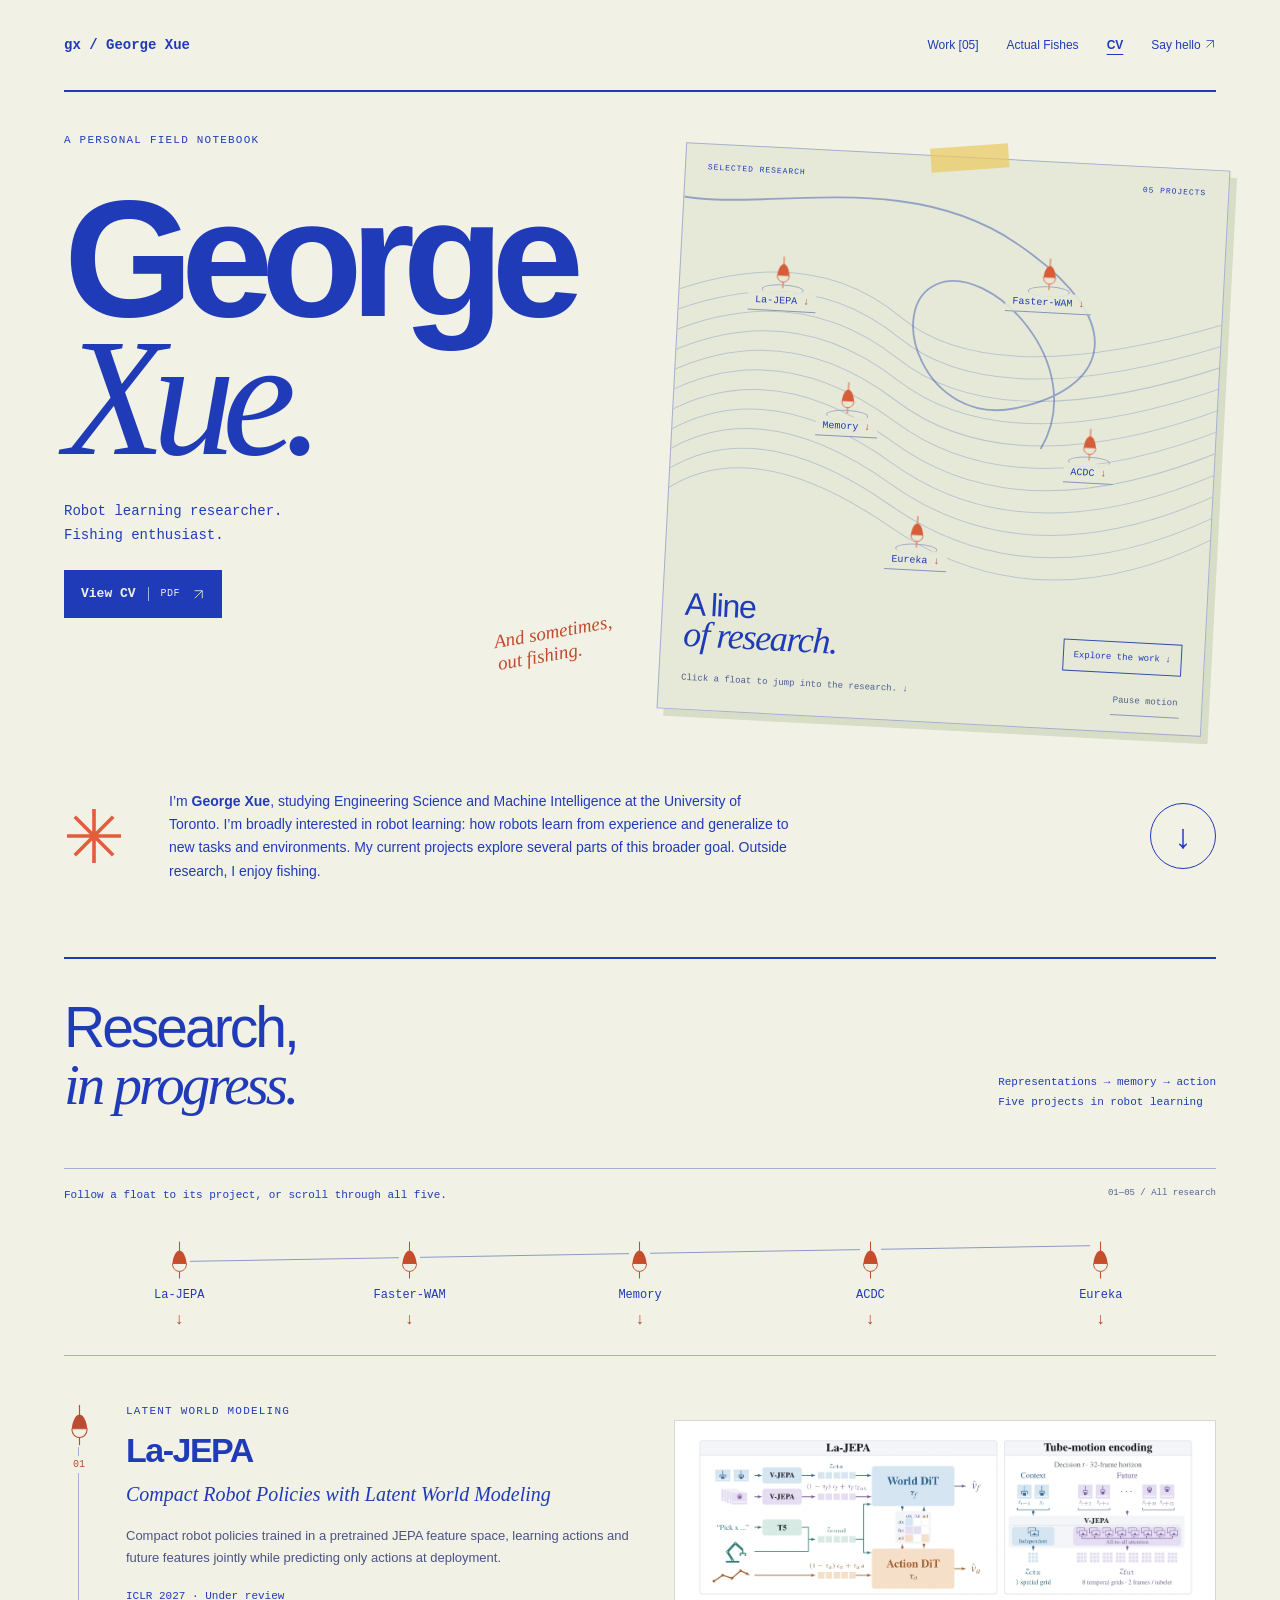
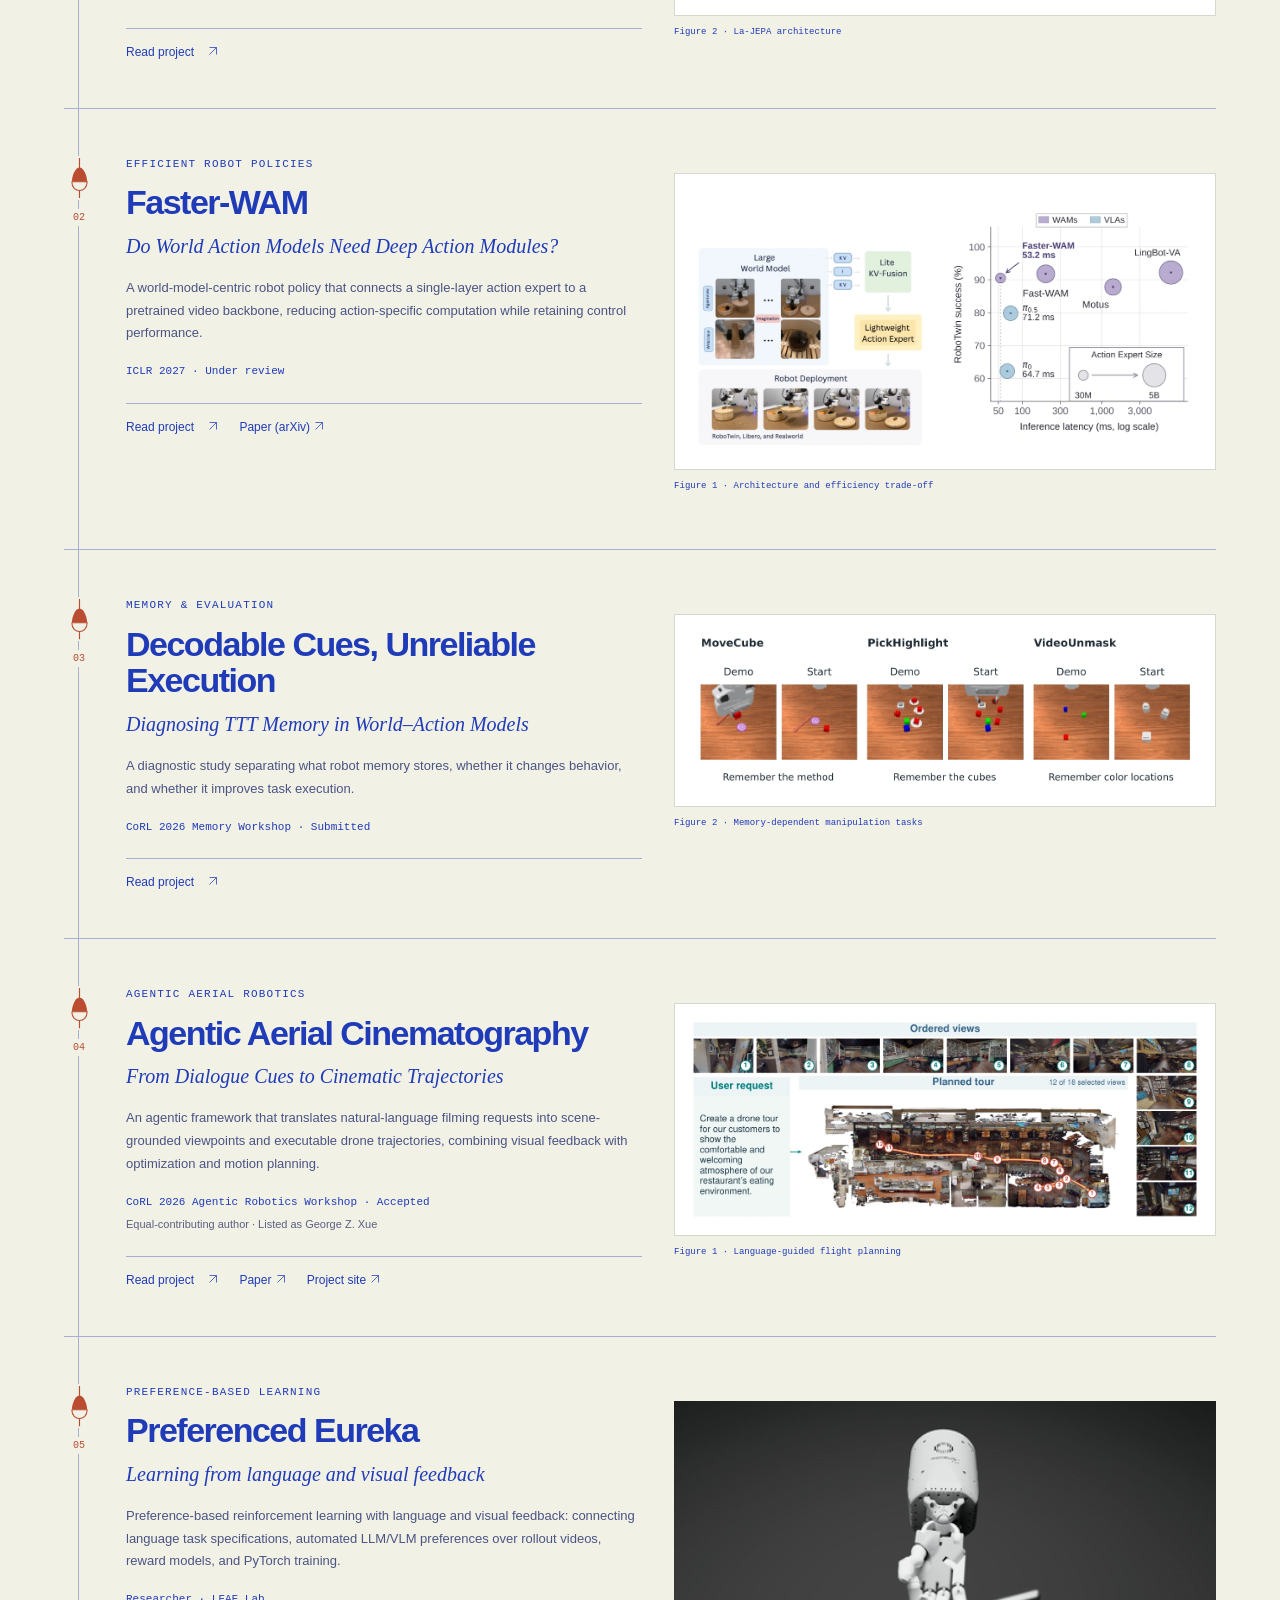
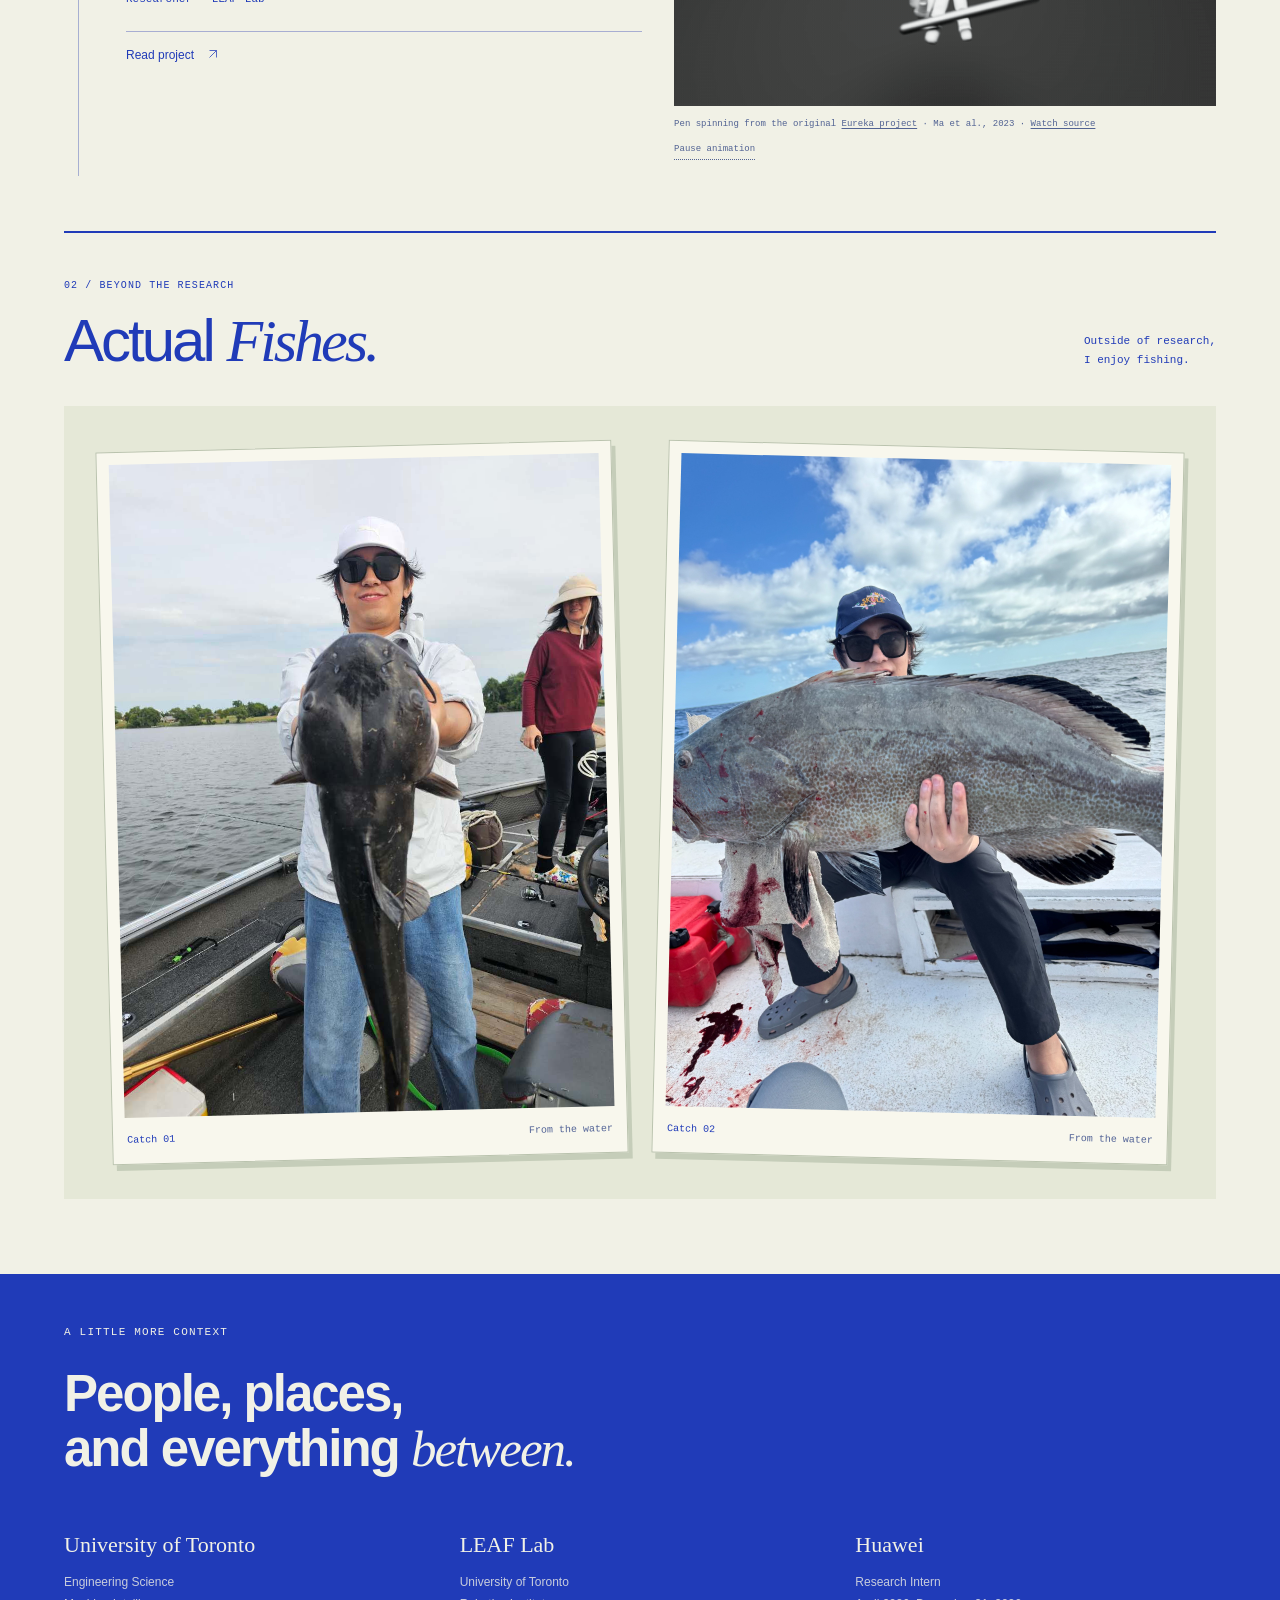
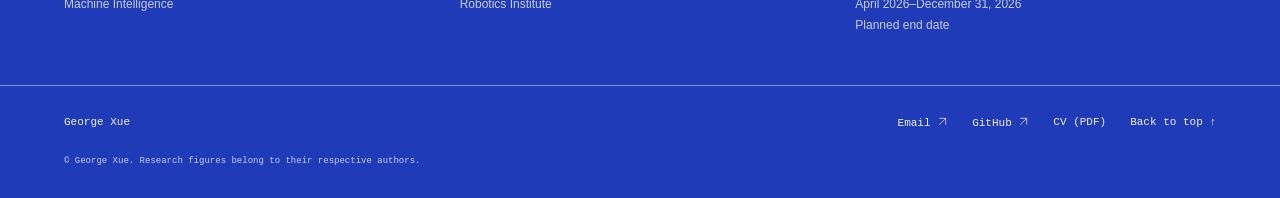
==== index.html @ 5b58941d "Link Faster-WAM arXiv paper from both research pages" ====
<!doctype html>
<html lang="en">
<head>
<meta charset="UTF-8">
<meta name="viewport" content="width=device-width,initial-scale=1">
<meta name="description" content="George Xue, a University of Toronto Engineering Science researcher interested in robot learning and embodied AI. Research projects and field notes from an angler.">
<meta name="theme-color" content="#f1f1e6">
<link rel="canonical" href="https://georgexue.com/">
<title>George Xue · Robot Learning &amp; Field Notes</title>
<link rel="stylesheet" href="assets/css/base.css?v=20261104">
<link rel="stylesheet" href="assets/css/angler.css?v=20261104">
<link rel="stylesheet" href="assets/css/research-line.css?v=20261104">
<link rel="stylesheet" href="assets/css/field-notes.css?v=cv-fishes-2">
</head>
<body class="v2" id="top">
<a class="skip" href="#main">Skip to content</a>
<div class="page">
<header class="header">
<a class="wordmark" href="#top">gx / George Xue</a>
<nav aria-label="Main navigation">
<a href="#research">Work [05]</a>
<a href="#actual-fishes">Actual Fishes</a>
<a class="nav-cv" href="files/George_Xue_CV.pdf" type="application/pdf" aria-label="View CV (PDF)">CV</a>
<a href="mailto:george.xue@robotics.utias.utoronto.ca">Say hello <svg class="arrow-icon" viewBox="0 0 24 24" aria-hidden="true">
<path d="M5 19 19 5M5 5h14v14" fill="none" stroke="currentColor" stroke-width="1.5"/>
</svg>
</a>
</nav>
</header>
<main id="main">
<section class="field-hero">
<div class="field-title">
<p class="eyebrow">A personal field notebook</p>
<h1>George<br>
<span>Xue.</span>
</h1>
<p class="field-persona">Robot learning researcher.<br>Fishing enthusiast.</p>
<a class="hero-cv" href="files/George_Xue_CV.pdf" type="application/pdf" aria-label="View CV (PDF)">
<span>View CV</span><span class="cv-format">PDF</span>
<svg class="arrow-icon" viewBox="0 0 24 24" aria-hidden="true">
<path d="M5 19 19 5M5 5h14v14" fill="none" stroke="currentColor" stroke-width="1.5"/>
</svg>
</a>
<div class="handwritten">And sometimes,<br>out fishing.</div>
</div>
<div class="angler-notebook">
<div class="notebook-meta">
<span>SELECTED RESEARCH</span>
<span>05 PROJECTS</span>
</div>
<div class="water-sketch" id="water-sketch">
<svg viewBox="0 0 440 340" role="img" aria-label="A fishing-line map of five research projects">
<g class="water-contours" fill="none" stroke="currentColor" stroke-width=".8">
<path d="M-20 95Q100 40 180 100T460 86M-20 112Q95 55 180 117T460 103M-20 129Q90 70 180 134T460 120M-20 146Q85 85 180 151T460 137M-20 163Q80 100 180 168T460 154M-20 180Q75 115 180 185T460 171M-20 197Q70 130 180 202T460 188M-20 214Q65 145 180 219T460 205M-20 231Q60 160 180 236T460 222M-20 248Q55 175 180 253T460 239M-20 265Q50 190 180 270T460 256"/>
</g>
<path class="cast-thread" pathLength="1" d="M-20 8C50 28 170 -25 270 35S350 150 277 169S166 93 208 72S336 131 299 201" fill="none" stroke="currentColor" stroke-width="1.5"/>
<g class="pond-float">
<path d="M299 189v12M299 224v17" stroke="currentColor" stroke-width="1.4"/>
<path d="M299 201c-6 0-8 9-8 13h16c0-4-2-13-8-13" fill="#dd633d"/>
<path d="M291 214h16c0 6-3 10-8 10s-8-4-8-10" fill="#f1f1e6" stroke="currentColor" stroke-width="1"/>
</g>
<g class="pond-ripples" fill="none" stroke="currentColor" stroke-width="1">
<ellipse cx="299" cy="224" rx="24" ry="7"/>
<ellipse cx="299" cy="224" rx="40" ry="12"/>
<ellipse cx="299" cy="224" rx="57" ry="17"/>
</g>
<g class="fish-sketch" transform="translate(57 244) rotate(-18)">
<path d="M14 23C43-3 91-6 132 23C95 51 50 50 14 23L-5 8L-5 38Z" fill="#f1f1e6" stroke="currentColor" stroke-width="1.7"/>
<path d="M77 1L61-11L48 4M58 43L73 56L88 42M101 10Q91 24 103 36M34 21Q48 13 63 19" fill="none" stroke="currentColor" stroke-width="1.4"/>
<circle cx="116" cy="20" r="2" fill="currentColor"/>
</g>
</svg>
<nav class="hero-research-floats" aria-label="Explore research from the fishing sketch">
<a class="hero-float hf-1" href="#la-jepa" data-project-link="la-jepa">
<svg class="research-float" viewBox="0 0 24 44" aria-hidden="true">
<path d="M12 1v11m0 21v10" stroke="currentColor" fill="none" stroke-width="1.2"/>
<path d="M12 11c-5 0-8 10-8 15h16c0-5-3-15-8-15" fill="currentColor"/>
<path d="M4 26h16c0 12-16 12-16 0" fill="var(--float-paper, #f4f2e9)" stroke="currentColor" stroke-width="1.1"/>
</svg>
<span>La-JEPA</span>
</a>
<a class="hero-float hf-2" href="#faster-wam" data-project-link="faster-wam">
<svg class="research-float" viewBox="0 0 24 44" aria-hidden="true">
<path d="M12 1v11m0 21v10" stroke="currentColor" fill="none" stroke-width="1.2"/>
<path d="M12 11c-5 0-8 10-8 15h16c0-5-3-15-8-15" fill="currentColor"/>
<path d="M4 26h16c0 12-16 12-16 0" fill="var(--float-paper, #f4f2e9)" stroke="currentColor" stroke-width="1.1"/>
</svg>
<span>Faster-WAM</span>
</a>
<a class="hero-float hf-3" href="#robot-memory" data-project-link="robot-memory">
<svg class="research-float" viewBox="0 0 24 44" aria-hidden="true">
<path d="M12 1v11m0 21v10" stroke="currentColor" fill="none" stroke-width="1.2"/>
<path d="M12 11c-5 0-8 10-8 15h16c0-5-3-15-8-15" fill="currentColor"/>
<path d="M4 26h16c0 12-16 12-16 0" fill="var(--float-paper, #f4f2e9)" stroke="currentColor" stroke-width="1.1"/>
</svg>
<span>Memory</span>
</a>
<a class="hero-float hf-4" href="#acdc" data-project-link="acdc">
<svg class="research-float" viewBox="0 0 24 44" aria-hidden="true">
<path d="M12 1v11m0 21v10" stroke="currentColor" fill="none" stroke-width="1.2"/>
<path d="M12 11c-5 0-8 10-8 15h16c0-5-3-15-8-15" fill="currentColor"/>
<path d="M4 26h16c0 12-16 12-16 0" fill="var(--float-paper, #f4f2e9)" stroke="currentColor" stroke-width="1.1"/>
</svg>
<span>ACDC</span>
</a>
<a class="hero-float hf-5" href="#preferenced-eureka" data-project-link="preferenced-eureka">
<svg class="research-float" viewBox="0 0 24 44" aria-hidden="true">
<path d="M12 1v11m0 21v10" stroke="currentColor" fill="none" stroke-width="1.2"/>
<path d="M12 11c-5 0-8 10-8 15h16c0-5-3-15-8-15" fill="currentColor"/>
<path d="M4 26h16c0 12-16 12-16 0" fill="var(--float-paper, #f4f2e9)" stroke="currentColor" stroke-width="1.1"/>
</svg>
<span>Eureka</span>
</a>
</nav>
</div>
<div class="notebook-bottom">
<span class="notebook-title">A line<br>
<em>of research.</em>
</span>
<a class="cast-button hero-cast" href="#la-jepa" data-project-link="la-jepa">Explore the work ↓</a>
</div>
<div class="notebook-controls">
<p class="cast-hint">Click a float to jump into the research. ↓</p>
<button class="motion-toggle" type="button" aria-pressed="false" hidden>Pause motion</button>
</div>
</div>
<div class="field-intro" aria-label="Research interests">
<span class="small-star" aria-hidden="true">
<svg viewBox="0 0 100 100" aria-hidden="true">
<path d="M50 5v90M5 50h90M18 18l64 64M18 82l64-64" stroke="currentColor" stroke-width="6"/>
</svg>
</span>
<p>I’m <strong>George Xue</strong>, studying Engineering Science and Machine Intelligence at the University of Toronto. I’m broadly interested in robot learning: how robots learn from experience and generalize to new tasks and environments. My current projects explore several parts of this broader goal. Outside research, I enjoy fishing.</p>
<a href="#research" aria-label="Explore research" class="round-arrow">↓</a>
</div>
</section>
<section id="research" class="field-work">
<div class="field-heading">
<h2>Research,<br>
<em>in progress.</em>
</h2>
<p>Representations → memory → action<br>Five projects in robot learning</p>
</div>
<div class="field-catalog">
<div class="catalog-heading">
<p>Follow a float to its project, or scroll through all five.</p>
<span>01—05 / All research</span>
</div>
<nav class="catalog-floats" aria-label="Jump to a research project">
<a href="#la-jepa" style="--i:0">
<svg class="research-float" viewBox="0 0 24 44" aria-hidden="true">
<path d="M12 1v11m0 21v10" stroke="currentColor" fill="none" stroke-width="1.2"/>
<path d="M12 11c-5 0-8 10-8 15h16c0-5-3-15-8-15" fill="currentColor"/>
<path d="M4 26h16c0 12-16 12-16 0" fill="var(--float-paper, #f4f2e9)" stroke="currentColor" stroke-width="1.1"/>
</svg>
<span>La-JEPA</span>
<span class="jump-cue" aria-hidden="true">↓</span>
</a>
<a href="#faster-wam" style="--i:1">
<svg class="research-float" viewBox="0 0 24 44" aria-hidden="true">
<path d="M12 1v11m0 21v10" stroke="currentColor" fill="none" stroke-width="1.2"/>
<path d="M12 11c-5 0-8 10-8 15h16c0-5-3-15-8-15" fill="currentColor"/>
<path d="M4 26h16c0 12-16 12-16 0" fill="var(--float-paper, #f4f2e9)" stroke="currentColor" stroke-width="1.1"/>
</svg>
<span>Faster-WAM</span>
<span class="jump-cue" aria-hidden="true">↓</span>
</a>
<a href="#robot-memory" style="--i:2">
<svg class="research-float" viewBox="0 0 24 44" aria-hidden="true">
<path d="M12 1v11m0 21v10" stroke="currentColor" fill="none" stroke-width="1.2"/>
<path d="M12 11c-5 0-8 10-8 15h16c0-5-3-15-8-15" fill="currentColor"/>
<path d="M4 26h16c0 12-16 12-16 0" fill="var(--float-paper, #f4f2e9)" stroke="currentColor" stroke-width="1.1"/>
</svg>
<span>Memory</span>
<span class="jump-cue" aria-hidden="true">↓</span>
</a>
<a href="#acdc" style="--i:3">
<svg class="research-float" viewBox="0 0 24 44" aria-hidden="true">
<path d="M12 1v11m0 21v10" stroke="currentColor" fill="none" stroke-width="1.2"/>
<path d="M12 11c-5 0-8 10-8 15h16c0-5-3-15-8-15" fill="currentColor"/>
<path d="M4 26h16c0 12-16 12-16 0" fill="var(--float-paper, #f4f2e9)" stroke="currentColor" stroke-width="1.1"/>
</svg>
<span>ACDC</span>
<span class="jump-cue" aria-hidden="true">↓</span>
</a>
<a href="#preferenced-eureka" style="--i:4">
<svg class="research-float" viewBox="0 0 24 44" aria-hidden="true">
<path d="M12 1v11m0 21v10" stroke="currentColor" fill="none" stroke-width="1.2"/>
<path d="M12 11c-5 0-8 10-8 15h16c0-5-3-15-8-15" fill="currentColor"/>
<path d="M4 26h16c0 12-16 12-16 0" fill="var(--float-paper, #f4f2e9)" stroke="currentColor" stroke-width="1.1"/>
</svg>
<span>Eureka</span>
<span class="jump-cue" aria-hidden="true">↓</span>
</a>
</nav>
<div class="field-grid">
<article class="field-project fp-1" id="la-jepa" aria-labelledby="title-la-jepa" tabindex="-1">
<div class="catalog-number">
<svg class="research-float" viewBox="0 0 24 44" aria-hidden="true">
<path d="M12 1v11m0 21v10" stroke="currentColor" fill="none" stroke-width="1.2"/>
<path d="M12 11c-5 0-8 10-8 15h16c0-5-3-15-8-15" fill="currentColor"/>
<path d="M4 26h16c0 12-16 12-16 0" fill="var(--float-paper, #f4f2e9)" stroke="currentColor" stroke-width="1.1"/>
</svg>
<span>01</span>
</div>
<div class="field-project-copy">
<p class="eyebrow">Latent world modeling</p>
<h3 id="title-la-jepa">
<a href="projects/la-jepa/">La-JEPA</a>
</h3>
<p class="subtitle">Compact Robot Policies with Latent World Modeling</p>
<p class="description">Compact robot policies trained in a pretrained JEPA feature space, learning actions and future features jointly while predicting only actions at deployment.</p>
<p class="status">ICLR 2027 · Under review</p>
<div class="links">
<a class="project-link" href="projects/la-jepa/">Read project <span aria-hidden="true">
<svg class="arrow-icon" viewBox="0 0 24 24" aria-hidden="true">
<path d="M5 19 19 5M5 5h14v14" fill="none" stroke="currentColor" stroke-width="1.5"/>
</svg>
</span>
</a>
</div>
</div>
<div class="field-image">
<figure class="">
<img src="images/la-jepa.webp" width="1209" height="384" alt="La-JEPA architecture with JEPA visual features, a World DiT, an Action DiT, and tube-motion encoding." loading="lazy">
<figcaption>Figure 2 · La-JEPA architecture</figcaption>
</figure>
</div>
</article>
<article class="field-project fp-2" id="faster-wam" aria-labelledby="title-faster-wam" tabindex="-1">
<div class="catalog-number">
<svg class="research-float" viewBox="0 0 24 44" aria-hidden="true">
<path d="M12 1v11m0 21v10" stroke="currentColor" fill="none" stroke-width="1.2"/>
<path d="M12 11c-5 0-8 10-8 15h16c0-5-3-15-8-15" fill="currentColor"/>
<path d="M4 26h16c0 12-16 12-16 0" fill="var(--float-paper, #f4f2e9)" stroke="currentColor" stroke-width="1.1"/>
</svg>
<span>02</span>
</div>
<div class="field-project-copy">
<p class="eyebrow">Efficient robot policies</p>
<h3 id="title-faster-wam">
<a href="projects/faster-wam/">Faster-WAM</a>
</h3>
<p class="subtitle">Do World Action Models Need Deep Action Modules?</p>
<p class="description">A world-model-centric robot policy that connects a single-layer action expert to a pretrained video backbone, reducing action-specific computation while retaining control performance.</p>
<p class="status">ICLR 2027 · Under review</p>
<div class="links">
<a class="project-link" href="projects/faster-wam/">Read project <span aria-hidden="true">
<svg class="arrow-icon" viewBox="0 0 24 24" aria-hidden="true">
<path d="M5 19 19 5M5 5h14v14" fill="none" stroke="currentColor" stroke-width="1.5"/>
</svg>
</span>
</a>
<a href="https://arxiv.org/pdf/2608.02365" target="_blank" rel="noopener">Paper (arXiv) <svg class="arrow-icon" viewBox="0 0 24 24" aria-hidden="true">
<path d="M5 19 19 5M5 5h14v14" fill="none" stroke="currentColor" stroke-width="1.5"/>
</svg>
</a>
</div>
</div>
<div class="field-image">
<figure class="">
<img src="images/faster-wam.webp" width="1176" height="609" alt="Faster-WAM architecture and task success versus inference latency." loading="lazy">
<figcaption>Figure 1 · Architecture and efficiency trade-off</figcaption>
</figure>
</div>
</article>
<article class="field-project fp-3" id="robot-memory" aria-labelledby="title-robot-memory" tabindex="-1">
<div class="catalog-number">
<svg class="research-float" viewBox="0 0 24 44" aria-hidden="true">
<path d="M12 1v11m0 21v10" stroke="currentColor" fill="none" stroke-width="1.2"/>
<path d="M12 11c-5 0-8 10-8 15h16c0-5-3-15-8-15" fill="currentColor"/>
<path d="M4 26h16c0 12-16 12-16 0" fill="var(--float-paper, #f4f2e9)" stroke="currentColor" stroke-width="1.1"/>
</svg>
<span>03</span>
</div>
<div class="field-project-copy">
<p class="eyebrow">Memory & evaluation</p>
<h3 id="title-robot-memory">
<a href="projects/robot-memory/">Decodable Cues, Unreliable Execution</a>
</h3>
<p class="subtitle">Diagnosing TTT Memory in World–Action Models</p>
<p class="description">A diagnostic study separating what robot memory stores, whether it changes behavior, and whether it improves task execution.</p>
<p class="status">CoRL 2026 Memory Workshop · Submitted</p>
<div class="links">
<a class="project-link" href="projects/robot-memory/">Read project <span aria-hidden="true">
<svg class="arrow-icon" viewBox="0 0 24 24" aria-hidden="true">
<path d="M5 19 19 5M5 5h14v14" fill="none" stroke="currentColor" stroke-width="1.5"/>
</svg>
</span>
</a>
</div>
</div>
<div class="field-image">
<figure class="">
<img src="images/memory-tasks.webp" width="1209" height="378" alt="Demonstration and starting observations for MoveCube, PickHighlight, and VideoUnmask." loading="lazy">
<figcaption>Figure 2 · Memory-dependent manipulation tasks</figcaption>
</figure>
</div>
</article>
<article class="field-project fp-4" id="acdc" aria-labelledby="title-acdc" tabindex="-1">
<div class="catalog-number">
<svg class="research-float" viewBox="0 0 24 44" aria-hidden="true">
<path d="M12 1v11m0 21v10" stroke="currentColor" fill="none" stroke-width="1.2"/>
<path d="M12 11c-5 0-8 10-8 15h16c0-5-3-15-8-15" fill="currentColor"/>
<path d="M4 26h16c0 12-16 12-16 0" fill="var(--float-paper, #f4f2e9)" stroke="currentColor" stroke-width="1.1"/>
</svg>
<span>04</span>
</div>
<div class="field-project-copy">
<p class="eyebrow">Agentic aerial robotics</p>
<h3 id="title-acdc">
<a href="projects/acdc/">Agentic Aerial Cinematography</a>
</h3>
<p class="subtitle">From Dialogue Cues to Cinematic Trajectories</p>
<p class="description">An agentic framework that translates natural-language filming requests into scene-grounded viewpoints and executable drone trajectories, combining visual feedback with optimization and motion planning.</p>
<p class="status">CoRL 2026 Agentic Robotics Workshop · Accepted</p>
<p class="note">Equal-contributing author · Listed as George Z. Xue</p>
<div class="links">
<a class="project-link" href="projects/acdc/">Read project <span aria-hidden="true">
<svg class="arrow-icon" viewBox="0 0 24 24" aria-hidden="true">
<path d="M5 19 19 5M5 5h14v14" fill="none" stroke="currentColor" stroke-width="1.5"/>
</svg>
</span>
</a>
<a href="https://arxiv.org/abs/2509.16176" target="_blank" rel="noopener">Paper <svg class="arrow-icon" viewBox="0 0 24 24" aria-hidden="true">
<path d="M5 19 19 5M5 5h14v14" fill="none" stroke="currentColor" stroke-width="1.5"/>
</svg>
</a>
<a href="https://acdc-drone.github.io/" target="_blank" rel="noopener">Project site <svg class="arrow-icon" viewBox="0 0 24 24" aria-hidden="true">
<path d="M5 19 19 5M5 5h14v14" fill="none" stroke="currentColor" stroke-width="1.5"/>
</svg>
</a>
</div>
</div>
<div class="field-image">
<figure class="">
<img src="images/acdc.webp" width="1200" height="471" alt="ACDC scene-grounded viewpoints and planned drone trajectory through a reconstructed scene." loading="lazy">
<figcaption>Figure 1 · Language-guided flight planning</figcaption>
</figure>
</div>
</article>
<article class="field-project fp-5" id="preferenced-eureka" aria-labelledby="title-preferenced-eureka" tabindex="-1">
<div class="catalog-number">
<svg class="research-float" viewBox="0 0 24 44" aria-hidden="true">
<path d="M12 1v11m0 21v10" stroke="currentColor" fill="none" stroke-width="1.2"/>
<path d="M12 11c-5 0-8 10-8 15h16c0-5-3-15-8-15" fill="currentColor"/>
<path d="M4 26h16c0 12-16 12-16 0" fill="var(--float-paper, #f4f2e9)" stroke="currentColor" stroke-width="1.1"/>
</svg>
<span>05</span>
</div>
<div class="field-project-copy">
<p class="eyebrow">Preference-based learning</p>
<h3 id="title-preferenced-eureka">
<a href="projects/preferenced-eureka/">Preferenced Eureka</a>
</h3>
<p class="subtitle">Learning from language and visual feedback</p>
<p class="description">Preference-based reinforcement learning with language and visual feedback: connecting language task specifications, automated LLM/VLM preferences over rollout videos, reward models, and PyTorch training.</p>
<p class="status">Researcher · LEAF Lab</p>
<div class="links">
<a class="project-link" href="projects/preferenced-eureka/">Read project <span aria-hidden="true">
<svg class="arrow-icon" viewBox="0 0 24 24" aria-hidden="true">
<path d="M5 19 19 5M5 5h14v14" fill="none" stroke="currentColor" stroke-width="1.5"/>
</svg>
</span>
</a>
</div>
</div>
<div class="field-image">
<figure class="shadow-reference">
<picture>
<source media="(prefers-reduced-motion: reduce)" srcset="assets/media/eureka-pen-spinning-still.jpg">
<img class="eureka-animation" src="assets/media/eureka-pen-spinning.gif" data-motion-src="assets/media/eureka-pen-spinning.gif" data-still-src="assets/media/eureka-pen-spinning-still.jpg" width="480" height="270" loading="lazy" alt="Shadow Hand continuously spinning a pen in the original Eureka project demonstration.">
</picture>
<figcaption>Pen spinning from the original <a href="https://eureka-research.github.io/" target="_blank" rel="noopener">Eureka project</a> · Ma et al., 2023 · <a href="https://eureka-research.github.io/videos/pen_gallery/pen_spin_center.mp4" target="_blank" rel="noopener">Watch source</a><button class="clip-motion-toggle" type="button" aria-pressed="false" hidden>Pause animation</button></figcaption>
</figure>
</div>
</article>
</div>
</div>
</section>
<section class="actual-fishes" id="actual-fishes" aria-labelledby="fishes-title">
<span id="hobbies" class="anchor-alias" aria-hidden="true">
</span>
<div class="field-heading">
<div>
<p class="eyebrow">02 / Beyond the research</p>
<h2 id="fishes-title">Actual <em>Fishes.</em>
</h2>
</div>
<p>Outside of research,<br>I enjoy fishing.</p>
</div>
<div class="fishing-gallery">
<figure class="fishing-photo">
<img src="images/fishing-catch-01.jpg" width="960" height="1280" loading="lazy" decoding="async" alt="An angler holding a dark fish upright on a fishing boat.">
<figcaption><span>Catch 01</span><span>From the water</span></figcaption>
</figure>
<figure class="fishing-photo">
<img src="images/fishing-catch-02.jpg" width="1536" height="2048" loading="lazy" decoding="async" alt="An angler holding a large fish across their lap on a boat.">
<figcaption><span>Catch 02</span><span>From the water</span></figcaption>
</figure>
</div>
</section>
<section id="background" class="field-about">
<p class="eyebrow">A little more context</p>
<h2>People, places,<br>and everything <em>between.</em>
</h2>
<div class="background-items">
<div>
<h3>University of Toronto</h3>
<p>Engineering Science<br>Machine Intelligence</p>
</div>
<div>
<h3>LEAF Lab</h3>
<p>University of Toronto<br>Robotics Institute</p>
</div>
<div>
<h3>Huawei</h3>
<p>Research Intern<br>April 2026–December 31, 2026<br>Planned end date</p>
</div>
</div>
</section>
</main>
<footer>
<div>
<span>George Xue</span>
<a href="mailto:george.xue@robotics.utias.utoronto.ca">Email <svg class="arrow-icon" viewBox="0 0 24 24" aria-hidden="true">
<path d="M5 19 19 5M5 5h14v14" fill="none" stroke="currentColor" stroke-width="1.5"/>
</svg>
</a>
<a href="https://github.com/sleepmastergx" target="_blank" rel="noopener">GitHub <svg class="arrow-icon" viewBox="0 0 24 24" aria-hidden="true">
<path d="M5 19 19 5M5 5h14v14" fill="none" stroke="currentColor" stroke-width="1.5"/>
</svg>
</a>
<a href="files/George_Xue_CV.pdf" type="application/pdf">CV (PDF)</a>
<a href="#top">Back to top ↑</a>
</div>
<p class="public-credits">© George Xue. Research figures belong to their respective authors.</p>
</footer>
<script src="assets/js/field-notes.js?v=eureka-gif-1" defer>
</script>
</div>
</body>
</html>
---- assets/css/base.css ----
*{box-sizing:border-box}html{scroll-behavior:smooth;scroll-padding-top:80px}body{margin:0}a{color:inherit;text-decoration:none}a:hover{text-decoration:underline;text-underline-offset:5px}button,a,summary{-webkit-tap-highlight-color:transparent}a:focus-visible,summary:focus-visible{outline:2px solid currentColor;outline-offset:5px}img{max-width:100%;display:block}figure{margin:0}p,h1,h2,h3{margin:0}nav,.links{display:flex;align-items:center}summary{cursor:pointer}::selection{background:#c2d3bc;color:#172a23}.skip{position:fixed;top:-100px;left:20px;background:#fff;color:#111;padding:12px;z-index:1000}.skip:focus{top:10px}.review{font:12px/1.2 Arial,sans-serif;position:sticky;top:0;z-index:50;display:flex;align-items:center;justify-content:space-between;gap:20px;padding:12px 24px;color:#eaeae6;background:#222623;border-bottom:1px solid #555a56;min-height:57px}.review-label{font-weight:700;white-space:nowrap;letter-spacing:.04em}.review-label span{font-weight:400;margin-left:10px;color:#adb6af}.review nav{gap:7px}.review nav a{padding:9px 12px;border-radius:2px;color:#c5ccc7;white-space:nowrap}.review nav a span{color:#94a198;margin-right:5px}.review nav a[aria-current]{background:#e9eee9;color:#17231b}.review nav a[aria-current] span{color:#53745b}.review nav a:hover{background:#38423a;text-decoration:none;color:white}.review nav a[aria-current]:hover{background:white;color:#17231b}.review-private{font-size:10px;color:#adb6af;letter-spacing:.06em;text-transform:uppercase}.page{max-width:1600px;margin:auto}.header{display:flex;justify-content:space-between;align-items:center;gap:30px}.header nav{gap:28px;font-size:13px}.wordmark{font-weight:600}.eyebrow{text-transform:uppercase;letter-spacing:.11em;font:11px/1.5 'Courier New',monospace}.links{gap:20px;flex-wrap:wrap;font:12px/1.5 Arial,sans-serif}.project-link span{padding-left:10px}.description{font-size:14px;line-height:1.75}.status{font:11px/1.6 'Courier New',monospace}.note{font-size:11px;line-height:1.6}.background-items{display:grid;grid-template-columns:repeat(3,1fr)}.background-items h3{font-weight:500}.background-items p{line-height:1.8}footer>div{display:flex;gap:24px;align-items:center;padding-bottom:25px}footer>div>span{margin-right:auto}.credits{font-size:10px;line-height:1.7;opacity:.65;max-width:850px}.credits p{margin-top:10px}.credits a{text-decoration:underline}.credits summary{width:max-content}.credits[open]{opacity:1}
/* 01 · Refined editorial */
.v1{color:#263d33;background:#f4f2e9;font-family:Arial,sans-serif}.v1 .page{padding:0 6.5%}.v1 .header{height:92px;border-bottom:1px solid #bec4b7}.v1 .wordmark{font:24px/1 Georgia,serif;letter-spacing:-1px}.wordmark-dot{color:#a35235}.v1 .intro{position:relative;padding:72px 0 65px}.v1 .intro>.eyebrow{color:#617465}.v1 h1{font:clamp(90px,11.5vw,172px)/1.03 Georgia,serif;letter-spacing:-.075em;margin:24px 0 43px}.v1 h1 em{font-weight:400;color:#a35235}.v1 .intro-bottom{display:grid;grid-template-columns:1fr 1fr;gap:14%;padding-right:5%}.v1 .affiliation{font-size:12px;line-height:1.9;color:#617064}.v1 .lead{font:clamp(27px,3.1vw,43px)/1.2 Georgia,serif;letter-spacing:-.035em}.v1 .intro-copy>p:not(.lead){font-size:13px;line-height:1.8;max-width:370px;margin:22px 0 26px;color:#657064}.v1 .text-link{display:inline-flex;gap:55px;font-size:12px;border-bottom:1px solid #66796c;padding-bottom:8px}.v1 .margin-note{position:absolute;left:0;bottom:70px;writing-mode:vertical-rl;font:9px 'Courier New',monospace;letter-spacing:.1em;color:#7b8578}.v1 .section-title{border-top:1px solid #344c3e;padding-top:20px;display:flex;justify-content:space-between;align-items:baseline}.v1 .section-title h2{font:32px Georgia,serif;letter-spacing:-1px}.v1 .section-title>span{font:10px 'Courier New',monospace;text-transform:uppercase;letter-spacing:.1em;color:#778376}.v1 .editorial-project{display:grid;grid-template-columns:35px 1fr 1.1fr;column-gap:32px;padding:54px 0;border-bottom:1px solid #c4c9bc;align-items:start}.v1 .project-number{font:12px 'Courier New',monospace;color:#a35235;padding-top:3px}.v1 .project-info .eyebrow{color:#7c8478;margin-bottom:14px}.v1 .project-info h3{font:32px/1.15 Georgia,serif;letter-spacing:-.035em;max-width:450px}.v1 .subtitle{font:17px/1.45 Georgia,serif;margin:12px 0 15px;color:#657465}.v1 .description{color:#657064;font-size:13px;max-width:430px}.v1 .status{margin-top:21px;color:#7b513c}.v1 .note{color:#6a746a;margin-top:6px}.v1 .links{margin-top:22px}.v1 .editorial-project figure{padding:24px 0 0 24px}.v1 figure img{width:100%;max-height:310px;object-fit:contain;background:#fff}.v1 figcaption{font:9px/1.5 'Courier New',monospace;color:#7f897b;margin-top:10px}.v1 .project-1{grid-template-columns:35px 1fr 1.6fr}.v1 .project-1 figure{padding:15px 0 0 22px}.v1 .project-5 figure img{max-height:260px;object-fit:cover}.v1 .background{margin-top:75px}.v1 .background-items{gap:40px;padding:40px 0 65px}.v1 .background-items h3{font:20px Georgia,serif;margin-bottom:14px}.v1 .background-items p{font-size:12px;color:#687469}.v1 .fishing{border-top:1px solid #c4c9bc;padding:45px 0 60px;display:grid;grid-template-columns:1fr 1.7fr 1fr;gap:25px;align-items:center}.v1 .fishing p{font:32px/1.3 Georgia,serif;letter-spacing:-1px}.v1 .fishing svg{width:100%;color:#899887}.v1 footer{padding:35px 0;border-top:1px solid #344c3e;font-size:11px}
/* 02 · Field notes */
.v2{background:#f1f1e6;color:#203bb8;font-family:Arial,sans-serif}.v2 .page{padding:0 5%}.v2 .header{height:92px;border-bottom:2px solid #203bb8}.v2 .wordmark{font:14px 'Courier New',monospace;font-weight:bold}.v2 .header nav{font-size:12px}.v2 .field-hero{position:relative;padding:46px 0 50px;display:grid;grid-template-columns:1.2fr 1fr;gap:30px}.v2 .field-title{position:relative;z-index:2}.v2 h1{font-size:clamp(74px,9.5vw,132px);font-weight:700;line-height:.88;letter-spacing:-.075em;margin-top:30px}.v2 h1 span{font-family:Georgia,serif;font-style:italic;font-weight:400;letter-spacing:-.09em}.v2 .handwritten{font:italic 19px/1.15 Georgia,serif;transform:rotate(-9deg);position:absolute;right:-16%;top:5%;width:180px;color:#c34a2c}.v2 .hero-figure{padding-top:75px;transform:rotate(3deg);align-self:center;position:relative}.v2 .hero-figure:before{content:'';position:absolute;left:34%;top:57px;width:95px;height:28px;background:#e7d47c;opacity:.7;transform:rotate(-7deg);z-index:3}.v2 .hero-figure img{width:100%;aspect-ratio:1.1;object-fit:cover;object-position:54% 50%;border:8px solid white;box-shadow:3px 6px 0 #203bb81c}.v2 .figure-tag{position:absolute;top:49px;left:8px;font:10px 'Courier New',monospace}.v2 .hero-figure figcaption{font:9px/1.5 'Courier New',monospace;margin-top:14px;max-width:330px}.v2 .field-intro{grid-column:1/-1;display:grid;grid-template-columns:120px 1fr 100px;gap:30px;align-items:center;padding-top:27px}.v2 .small-star{font-size:100px;line-height:1;color:#e25d3b}.v2 .field-intro p{font-size:16px;line-height:1.65;max-width:620px}.v2 .round-arrow{width:66px;height:66px;border:1px solid #203bb8;border-radius:50%;display:grid;place-items:center;font-size:34px;justify-self:end}.v2 .round-arrow:hover{background:#203bb8;color:#f1f1e6;text-decoration:none}.v2 .field-work{border-top:2px solid #203bb8;margin-top:24px;padding-top:40px}.v2 .field-heading{display:flex;justify-content:space-between;align-items:end;padding-bottom:55px}.v2 .field-heading h2{font-size:57px;line-height:1;letter-spacing:-3px;font-weight:500}.v2 .field-heading h2 em{font-family:Georgia,serif;font-weight:400}.v2 .field-heading>p{font:11px/1.8 'Courier New',monospace}.v2 .field-grid{display:grid;grid-template-columns:1fr 1fr;gap:70px 65px}.v2 .field-project{position:relative;min-width:0}.v2 .field-project.fp-2{padding-top:130px}.v2 .field-project.fp-4{padding-top:100px}.v2 .field-project.fp-5{grid-column:1/-1;display:grid;grid-template-columns:1fr 1fr;gap:65px;align-items:center;margin-bottom:60px}.v2 .field-image{position:relative;margin-bottom:27px}.v2 .field-image img{width:100%;height:250px;object-fit:contain;background:white;padding:16px;border:1px solid #d5d8cc}.v2 .field-image figcaption{font:9px/1.5 'Courier New',monospace;margin:9px 0}.v2 .field-index{position:absolute;left:-16px;top:-16px;width:44px;height:44px;background:#e05a38;color:#f5f2e6;border-radius:50%;display:grid;place-items:center;font:18px 'Courier New',monospace;transform:rotate(-12deg);z-index:2}.v2 .fp-2 .field-index,.v2 .fp-4 .field-index{background:#203bb8}.v2 .field-project h3{font-size:34px;line-height:1.05;letter-spacing:-1.5px;margin:12px 0}.v2 .subtitle{font:italic 20px/1.3 Georgia,serif;margin-bottom:18px}.v2 .description{font-size:13px;line-height:1.75;color:#4b5483}.v2 .status{margin-top:18px}.v2 .note{margin-top:5px;color:#5b5f80}.v2 .links{margin-top:22px;padding-top:14px;border-top:1px solid #a8aed2}.v2 .fp-5 .field-image img{height:320px;object-fit:cover;padding:0;border:0}.v2 .field-about{background:#203bb8;color:#f1f1e6;margin:0 -5.56%;padding:50px 5.56% 0}.v2 .field-about h2{font-size:51px;letter-spacing:-2px;line-height:1.08;margin:25px 0 55px}.v2 .field-about h2 em{font-family:Georgia,serif;font-weight:400}.v2 .background-items{gap:35px}.v2 .background-items h3{font:22px Georgia,serif;margin-bottom:14px}.v2 .background-items p{font-size:12px;opacity:.8}.v2 .field-fishing{border-top:1px solid #8191d2;display:flex;gap:30px;align-items:center;padding:34px 0 40px;margin-top:50px}.v2 .field-fishing span{font-size:70px;line-height:1;color:#f2bd54}.v2 .field-fishing p{font:21px/1.4 Georgia,serif}.v2 footer{margin:0 -5.56%;padding:30px 5.56%;background:#203bb8;color:#f1f1e6;border-top:1px solid #8191d2;font:11px 'Courier New',monospace}
/* 03 · Technical index */
.v3{background:#151615;color:#e6e6df;font-family:Arial,sans-serif}.v3 .page{padding:0 5%}.v3 .header{height:84px;border-bottom:1px solid #494b46}.v3 .wordmark{font:16px 'Courier New',monospace}.v3 .header nav{font:11px 'Courier New',monospace;text-transform:uppercase}.v3 .index-hero{padding-top:35px}.v3 .index-kicker{display:flex;justify-content:space-between;font:10px 'Courier New',monospace;text-transform:uppercase;letter-spacing:.04em}.v3 .index-kicker i{display:inline-block;width:7px;height:7px;background:#f07747;margin-right:8px}.v3 h1{font-size:clamp(80px,17.5vw,235px);font-weight:600;line-height:.78;letter-spacing:-.075em;position:relative;margin:55px 0 40px}.v3 h1>span{color:#f07747}.v3 h1 b{font-weight:400;position:absolute;right:3%;top:35%;font-size:.65em;color:#71776b}.v3 .index-intro{display:grid;grid-template-columns:1fr 1.3fr .5fr;gap:60px;border-top:1px solid #494b46;padding:23px 0 65px;align-items:start}.v3 .index-intro p:first-child{font:11px/1.8 'Courier New',monospace;color:#a1a79c}.v3 .index-intro p:nth-child(2){font:22px/1.3 Arial,sans-serif;letter-spacing:-.5px;max-width:440px}.v3 .index-intro a{font:11px 'Courier New',monospace;justify-self:end;border-bottom:1px solid #777f71;padding-bottom:8px}.v3 .index-section-label{display:flex;justify-content:space-between;align-items:baseline;padding:19px 0 30px;border-top:1px solid #92968a}.v3 .index-section-label h2,.v3 .index-section-label span{font:10px 'Courier New',monospace;text-transform:uppercase;letter-spacing:.06em}.v3 .index-section-label>span{color:#969d90}.v3 .research-entry{border-bottom:1px solid #494b46}.v3 .research-entry>summary{list-style:none;display:grid;grid-template-columns:50px 1fr 190px 30px;gap:15px;align-items:center;padding:27px 0}.v3 .research-entry>summary::-webkit-details-marker{display:none}.v3 .entry-number{font:11px 'Courier New',monospace;color:#8c9586}.v3 .entry-title{font-size:28px;letter-spacing:-1px;line-height:1.1}.v3 .entry-topic{font:10px/1.5 'Courier New',monospace;color:#9ca593}.v3 .entry-toggle:after{content:'+';font:30px 'Courier New',monospace;font-weight:300}.v3 details[open] .entry-toggle:after{content:'−';color:#f07747}.v3 details[open] .entry-title{color:#f07747}.v3 .entry-content{display:grid;grid-template-columns:1fr 1.1fr;gap:55px;padding:10px 45px 42px 65px}.v3 .subtitle{font-size:20px;line-height:1.3;margin-bottom:20px}.v3 .description{font-size:13px;line-height:1.75;color:#aab0a3}.v3 .status{margin-top:22px;color:#d9aa8f}.v3 .note{color:#969d90;margin-top:8px}.v3 .links{margin-top:22px;font:10px 'Courier New',monospace;gap:20px}.v3 figure img{width:100%;height:220px;object-fit:contain;background:#fafafa;padding:14px}.v3 figcaption{font:9px/1.5 'Courier New',monospace;color:#9ba391;margin-top:10px}.v3 .index-background{margin-top:70px}.v3 .background-items{gap:30px;padding:10px 0 45px}.v3 .background-items h3{font-size:20px;letter-spacing:-.5px;margin-bottom:15px}.v3 .background-items p{font:11px/1.8 'Courier New',monospace;color:#969e8c}.v3 .index-personal{display:flex;gap:90px;align-items:baseline;border-top:1px solid #494b46;padding:28px 0}.v3 .index-personal span{font:10px 'Courier New',monospace;text-transform:uppercase;color:#8f9987}.v3 .index-personal p{font-size:25px}.v3 .index-contact{margin:50px 0 65px}.v3 .index-contact p{font-size:clamp(45px,7.5vw,100px);line-height:1.05;letter-spacing:-.06em}.v3 .index-contact a{color:#f07747}.v3 footer{border-top:1px solid #92968a;padding:30px 0;font:10px 'Courier New',monospace}
@media(min-width:1500px){.v1 .page,.v2 .page,.v3 .page{padding-left:85px;padding-right:85px}}
@media(max-width:950px){.review-private{display:none}.review{justify-content:center;gap:25px}.v1 .editorial-project,.v1 .project-1{grid-template-columns:25px 1fr 1fr;column-gap:20px}.v1 .editorial-project figure{padding-left:0}.v1 .intro-bottom{gap:7%}.v1 .fishing{grid-template-columns:1fr 2fr}.v1 .fishing svg{display:none}.v2 .handwritten{right:-10%;font-size:15px}.v2 .field-grid{gap:55px 35px}.v2 .field-image img{height:210px}.v2 .field-project.fp-5{gap:35px}.v3 .entry-title{font-size:23px}.v3 .research-entry>summary{grid-template-columns:35px 1fr 140px 25px}.v3 .entry-content{padding-left:50px;padding-right:0;gap:30px}.v3 .index-intro{gap:30px}}
@media(max-width:650px){html{scroll-padding-top:95px}.review{padding:10px 10px 8px;display:block;min-height:80px}.review-label{display:block;font-size:10px;text-align:center;margin-bottom:7px}.review-label span{margin-left:5px}.review nav{justify-content:center;gap:3px}.review nav a{padding:8px 7px;font-size:10px}.review nav a span{margin-right:2px}.header{gap:20px}.header nav{gap:17px;font-size:10px}.header nav a:last-child{display:none}.background-items{grid-template-columns:1fr;gap:27px!important}.background-items>div{display:grid;grid-template-columns:1fr 1fr;gap:20px}.background-items h3{font-size:18px!important}.background-items p{font-size:11px!important}.links{gap:17px}footer>div{gap:17px;flex-wrap:wrap}footer>div>span{width:100%;margin-bottom:4px}.credits{font-size:9px}.v1 .page{padding:0 6%}.v1 .header{height:70px}.v1 .wordmark{font-size:22px}.v1 .intro{padding:40px 0 44px}.v1 .intro>.eyebrow{font-size:9px}.v1 h1{font-size:clamp(66px,18vw,115px);letter-spacing:-.075em;margin:22px 0 25px;white-space:nowrap}.v1 .intro-bottom{display:block;padding:0}.v1 .affiliation{font-size:10px;margin-bottom:32px}.v1 .lead{font-size:32px;line-height:1.15}.v1 .lead br:nth-of-type(1){display:none}.v1 .intro-copy>p:not(.lead){font-size:12px;line-height:1.75;margin:19px 0 23px;max-width:100%}.v1 .margin-note{display:none}.v1 .section-title h2{font-size:27px}.v1 .section-title>span{font-size:9px}.v1 .editorial-project,.v1 .project-1{grid-template-columns:23px 1fr;column-gap:13px;padding:32px 0}.v1 .project-info h3{font-size:29px}.v1 .project-info .eyebrow{font-size:9px;margin-bottom:10px}.v1 .subtitle{font-size:17px;margin:10px 0 13px}.v1 .description{font-size:12px;line-height:1.75}.v1 .status{font-size:10px;margin-top:16px}.v1 .editorial-project figure,.v1 .project-1 figure{grid-column:2;padding:25px 0 0}.v1 figure img{max-height:230px}.v1 .background{margin-top:45px}.v1 .background-items{padding:30px 0 35px}.v1 .background-items h3{margin:0;line-height:1.2}.v1 .fishing{padding:30px 0 38px;display:block}.v1 .fishing .eyebrow{font-size:9px}.v1 .fishing p{font-size:30px;margin-top:20px}.v1 footer{padding:25px 0}.v2 .page{padding:0 6%}.v2 .header{height:65px}.v2 .wordmark{font-size:11px}.v2 .header nav{font-size:10px}.v2 .field-hero{display:flex;flex-direction:column;padding:31px 0 35px;gap:20px}.v2 .field-title>.eyebrow{font-size:8px;letter-spacing:.08em}.v2 h1{font-size:clamp(75px,18vw,110px);margin-top:24px}.v2 .handwritten{top:auto;bottom:1%;right:0;font-size:13px;width:100px;transform:rotate(-8deg)}.v2 .hero-figure{padding:25px 0 0;width:86%;margin-left:9%;transform:rotate(3deg)}.v2 .hero-figure img{aspect-ratio:1.5;border:6px solid white}.v2 .hero-figure:before{top:13px;width:65px;height:19px}.v2 .figure-tag{top:3px;font-size:8px}.v2 .hero-figure figcaption{font-size:8px;margin-top:9px}.v2 .field-intro{grid-template-columns:36px 1fr;padding-top:10px;gap:16px}.v2 .small-star{font-size:43px;align-self:start}.v2 .field-intro p{font-size:12px;line-height:1.65}.v2 .round-arrow{display:none}.v2 .field-work{padding-top:26px;margin-top:5px}.v2 .field-heading{display:block;padding-bottom:35px}.v2 .field-heading h2{font-size:43px;letter-spacing:-2px}.v2 .field-heading>p{font-size:9px;margin-top:20px}.v2 .field-grid{grid-template-columns:1fr;gap:45px}.v2 .field-project.fp-2,.v2 .field-project.fp-4{padding-top:0}.v2 .field-project.fp-5{grid-column:auto;display:block;margin-bottom:35px}.v2 .field-image{margin-bottom:23px}.v2 .field-image img{height:200px;padding:12px}.v2 .field-index{left:-10px;top:-10px;width:35px;height:35px;font-size:15px}.v2 .field-project h3{font-size:30px;margin:10px 0}.v2 .field-project .eyebrow{font-size:9px}.v2 .subtitle{font-size:19px;margin-bottom:14px}.v2 .description{font-size:12px}.v2 .status{font-size:10px}.v2 .fp-5 .field-image img{height:230px}.v2 .field-about{margin:0 -6.82%;padding:35px 6.82% 0}.v2 .field-about h2{font-size:33px;letter-spacing:-1px;margin:18px 0 35px}.v2 .field-about>.eyebrow{font-size:9px}.v2 .background-items h3{margin:0}.v2 .field-fishing{margin-top:33px;padding:23px 0 30px;gap:18px}.v2 .field-fishing span{font-size:55px}.v2 .field-fishing p{font-size:17px}.v2 footer{margin:0 -6.82%;padding:25px 6.82%;font-size:10px}.v3 .page{padding:0 6%}.v3 .header{height:65px}.v3 .wordmark{font-size:13px}.v3 .header nav{font-size:9px}.v3 .index-hero{padding-top:24px}.v3 .index-kicker{font-size:8px;gap:15px;line-height:1.6}.v3 .index-kicker>span:last-child{max-width:90px;text-align:right}.v3 h1{font-size:22vw;letter-spacing:-.065em;margin:38px 0 30px}.v3 h1 b{right:2%;top:41%;font-size:.7em}.v3 .index-intro{grid-template-columns:1fr;gap:20px;padding:18px 0 37px}.v3 .index-intro p:first-child{font-size:9px}.v3 .index-intro p:nth-child(2){font-size:22px;max-width:300px}.v3 .index-intro a{justify-self:start;font-size:10px}.v3 .index-section-label{padding:16px 0 18px;gap:15px;align-items:start}.v3 .index-section-label h2,.v3 .index-section-label>span{font-size:8px;line-height:1.5}.v3 .index-section-label>span{text-align:right;max-width:120px}.v3 .research-entry>summary{grid-template-columns:25px 1fr 24px;gap:10px;padding:23px 0}.v3 .entry-title{font-size:23px;letter-spacing:-.7px}.v3 .entry-topic{display:none}.v3 .entry-number{font-size:9px}.v3 .entry-toggle:after{font-size:25px}.v3 .entry-content{grid-template-columns:1fr;padding:0 0 27px 35px;gap:22px}.v3 .subtitle{font-size:18px;margin-bottom:15px}.v3 .description{font-size:12px}.v3 .status{font-size:10px;margin-top:16px}.v3 .links{font-size:9px}.v3 figure img{height:170px;padding:8px}.v3 .index-background{margin-top:40px}.v3 .background-items{padding:8px 0 28px}.v3 .background-items h3{margin:0}.v3 .index-personal{gap:25px;padding:23px 0}.v3 .index-personal span{font-size:8px}.v3 .index-personal p{font-size:23px}.v3 .index-contact{margin:30px 0 40px}.v3 .index-contact p{font-size:41px}.v3 footer{padding:25px 0}}
@media(prefers-reduced-motion:reduce){html{scroll-behavior:auto}}
.arrow-icon{width:1em;height:1em;display:inline-block;vertical-align:-.1em;flex-shrink:0}.v3 h1 b .arrow-icon{width:.9em;height:.9em;display:block}.v2 .handwritten{right:-5%;top:3%}
@media(max-width:650px){.v2 .handwritten{top:auto;right:0;bottom:1%}}
.v2 .small-star svg{width:90px;height:90px;display:block}.v3 .index-contact .arrow-icon{width:.7em;height:.7em}
@media(max-width:650px){.v1 .lead br{display:none}.v2 .small-star svg{width:36px;height:36px}}
---- assets/css/angler.css ----
/* A personal angler identity, interpreted in each direction. */
.personal-jump{display:inline-block;margin-top:25px;color:#a35235;border-bottom:1px solid #ba977f;padding-bottom:5px}.v1 .cast-signature{position:absolute;right:-2%;top:65px;width:29%;pointer-events:none}.cast-signature img{width:100%;display:block}.cast-signature>span{position:absolute;right:10px;bottom:3%;font:italic 17px Georgia,serif;color:#a35235;transform:rotate(-7deg)}.v1 .intro{padding-top:61px}.v1 .intro-bottom{padding-right:0}.v1 .intro .lead{font-size:42px}.v1 .margin-note{font-size:8px;letter-spacing:.03em;bottom:60px}.v1 .fishing.angler-about{display:grid;grid-template-columns:.9fr 1.3fr;gap:50px;padding:65px 0 70px;align-items:center}.v1 .angler-about h2{font:52px/1.05 Georgia,serif;letter-spacing:-2px;margin-top:25px}.v1 .angler-about-copy>p{font:13px/1.8 Arial,sans-serif;letter-spacing:0;margin-top:23px}.angler-colophon{font:9px/1.5 'Courier New',monospace;display:block;margin-top:26px;color:#7e8b7a}.v1 .angler-drawing img{background:none;max-height:none;width:100%;object-fit:contain}.v1 .angler-drawing figcaption{text-align:right;font:italic 16px Georgia,serif;color:#a35235}.v1 .fishing .angler-drawing{margin-top:10px}.v1 .intro h1{position:relative;z-index:2}
.v2 .field-hero{grid-template-columns:1.05fr 1fr;gap:35px;padding-top:40px}.v2 .field-title h1{font-size:clamp(100px,13vw,180px);line-height:.83;letter-spacing:-.075em;margin-top:40px}.v2 .field-title h1 span{letter-spacing:-.08em}.v2 .field-persona{font:14px/1.7 'Courier New',monospace;margin-top:33px}.v2 .handwritten{right:2%;top:auto;bottom:10%;width:130px;font-size:19px;transform:rotate(-10deg)}.v2 .angler-notebook{align-self:center;position:relative;transform:rotate(3deg);margin-top:24px;padding:18px 22px 16px;border:1px solid #a6afd0;background:#e6e9d8;box-shadow:7px 7px 0 #d7ddc6;overflow:visible}.v2 .angler-notebook:before{content:'';position:absolute;width:78px;height:24px;top:-12px;left:45%;background:#ebcb63b8;transform:rotate(-7deg)}.notebook-meta{display:flex;justify-content:space-between;font:8px 'Courier New',monospace;letter-spacing:.12em}.water-sketch{color:#304fad;overflow:hidden;margin:12px -22px 0}.water-sketch svg{display:block;width:100%;height:auto}.water-contours{opacity:.32}.pond-ripples{opacity:.65;transform-origin:299px 224px}.cast-thread{stroke-dasharray:1;stroke-dashoffset:0}.notebook-bottom{display:flex;align-items:end;justify-content:space-between;gap:15px;margin-top:-13px}.notebook-title{font:42px/.9 Arial,sans-serif;letter-spacing:-2px}.notebook-title em{font:italic 47px/.9 Georgia,serif}.cast-button{background:transparent;border:1px solid #304fad;color:#203bb8;padding:10px 12px;cursor:pointer;font:10px 'Courier New',monospace;white-space:nowrap}.cast-button:hover,.cast-button:focus-visible{background:#203bb8;color:#f1f1e6}.cast-button span{font-family:Georgia,serif;font-size:15px;margin-left:8px}.cast-hint{font:8px/1.5 'Courier New',monospace;margin-top:18px;color:#6c79a1}.water-sketch.casting .cast-thread{animation:cast-line 1.6s ease-in-out}.water-sketch.casting .pond-float{animation:float-cast 1.6s ease-in-out}.water-sketch.casting .pond-ripples{animation:cast-ripple 2s ease-out}.water-sketch.casting .fish-sketch{animation:fish-glide 2s ease-in-out}@keyframes cast-line{0%{stroke-dashoffset:0}25%{stroke-dashoffset:1}75%,100%{stroke-dashoffset:0}}@keyframes float-cast{0%,100%{transform:translate(0,0)}30%{transform:translate(-60px,-140px) rotate(-7deg);opacity:0}45%{opacity:0}70%{transform:translate(0,-6px);opacity:1}80%{transform:translate(0,4px)}}@keyframes cast-ripple{0%,40%{opacity:0;transform:scale(.4)}60%{opacity:1;transform:scale(.7)}100%{opacity:.65;transform:scale(1)}}@keyframes fish-glide{0%,100%{opacity:1}45%{opacity:.25}}.v2 .field-intro{grid-template-columns:75px 1fr 70px;padding-top:32px}.v2 .small-star svg{width:60px;height:60px}.v2 .field-intro p{font-size:14px}.v2 .field-fishing{display:grid;grid-template-columns:55px 1fr 220px;gap:30px}.v2 .field-fishing>img:first-child{width:45px;height:85px}.v2 .field-fishing .eyebrow{font:9px 'Courier New',monospace;color:#efc76d;display:block;margin-bottom:12px}.v2 .field-fishing p{font-size:30px;line-height:1.2}.v2 .field-fishing .field-fish{width:220px;transform:rotate(-9deg)}
.v3 h1 .index-angler-mark{top:auto;bottom:3%;right:4%;width:24%;font-size:inherit}.v3 .index-angler-mark img{display:block;width:100%;height:auto}.v3 .index-personal-line{display:block;font:12px/1.6 'Courier New',monospace;color:#9eaa95;margin-top:16px}.v3 .index-personal{display:grid;grid-template-columns:1fr 1fr;gap:40px;padding:40px 0 30px;align-items:center}.v3 .index-personal>div>span{font:10px 'Courier New',monospace;color:#f07747;display:block;margin-bottom:24px}.v3 .index-personal h2{font:70px/.95 Arial,sans-serif;letter-spacing:-4px;font-weight:500}.v3 .index-personal p{font:12px/1.8 'Courier New',monospace;color:#9eaa95;margin-top:20px}.v3 .index-personal>img{width:100%;filter:brightness(1.7) saturate(.7)}
@media(max-width:950px){.v1 .cast-signature{width:28%;top:80px;right:-2%}.v1 .cast-signature>span{font-size:14px;right:0;bottom:0}.v1 .intro .lead{font-size:36px}.v2 .field-title h1{font-size:13vw}.v2 .handwritten{font-size:16px;bottom:4%;right:0}.v2 .field-persona{font-size:12px}.v2 .angler-notebook{padding:16px}.v2 .water-sketch{margin-left:-16px;margin-right:-16px}.notebook-title{font-size:35px}.notebook-title em{font-size:40px}.cast-button{font-size:9px;padding:8px}.v2 .field-fishing{grid-template-columns:45px 1fr 160px}.v2 .field-fishing .field-fish{width:160px}.v3 .index-personal h2{font-size:60px}}
@media(max-width:650px){.v1 .intro{padding-top:35px}.v1 .intro>.eyebrow{font-size:9px}.v1 .intro h1{font-size:18vw;margin:20px 0 27px}.v1 .cast-signature{width:36%;top:151px;right:0;opacity:.95}.v1 .cast-signature>span{font-size:10px;right:1%;bottom:-1%}.v1 .affiliation{font-size:9px;max-width:72%;line-height:1.8;margin-bottom:33px}.personal-jump{font-size:9px;margin-top:18px}.v1 .intro .lead{font-size:32px;max-width:300px}.v1 .fishing.angler-about{display:flex;flex-direction:column;align-items:stretch;gap:20px;padding:35px 0 40px}.v1 .angler-about h2{font-size:43px;margin-top:18px}.v1 .angler-about-copy>p{font-size:12px;margin-top:18px}.angler-colophon{font-size:8px;margin-top:18px}.v1 .angler-drawing img{width:100%}.v1 .angler-drawing figcaption{font-size:13px}.v2 .field-hero{gap:23px;padding-top:30px}.v2 .field-title h1{font-size:30vw;line-height:.82;margin-top:26px}.v2 .field-title>.eyebrow{font-size:8px}.v2 .field-persona{font-size:11px;line-height:1.65;margin-top:22px}.v2 .handwritten{right:0;bottom:7%;font-size:15px;width:110px}.v2 .angler-notebook{width:94%;align-self:center;margin:10px 0 12px;padding:14px 17px;transform:rotate(2deg);box-shadow:5px 5px 0 #d7ddc6}.v2 .water-sketch{margin:8px -17px 0}.notebook-meta{font-size:7px}.notebook-title{font-size:30px}.notebook-title em{font-size:36px}.notebook-bottom{margin-top:-17px}.cast-button{font-size:9px;padding:9px 10px}.cast-hint{font-size:7px;margin-top:14px}.v2 .field-intro{grid-template-columns:35px 1fr;gap:16px;padding-top:7px}.v2 .small-star svg{width:32px;height:32px}.v2 .field-intro p{font-size:12px}.v2 .field-fishing{grid-template-columns:35px 1fr;gap:20px;padding:30px 0}.v2 .field-fishing>img:first-child{width:30px;height:60px}.v2 .field-fishing p{font-size:24px}.v2 .field-fishing .field-fish{display:none}.v3 h1 .index-angler-mark{width:31%;right:0;bottom:2%}.v3 .index-personal-line{font-size:10px;margin-top:14px}.v3 .index-personal{grid-template-columns:1fr;padding:28px 0;gap:8px}.v3 .index-personal>div>span{font-size:9px;margin-bottom:20px}.v3 .index-personal h2{font-size:52px;letter-spacing:-3px}.v3 .index-personal p{font-size:11px;margin-top:17px}.v3 .index-personal>img{width:85%;justify-self:end}}
@media(prefers-reduced-motion:reduce){.water-sketch.casting .cast-thread,.water-sketch.casting .pond-float,.water-sketch.casting .pond-ripples,.water-sketch.casting .fish-sketch{animation:none}.water-sketch.casting .pond-ripples{stroke-width:2}}

.v1 .margin-note{display:none}
.v3 h1 .index-angler-mark{right:0;width:20%}
@media(max-width:650px){.v2 .field-title h1{font-size:27vw}.v3 h1 .index-angler-mark{right:0;width:25%;bottom:-10%}}
---- assets/css/research-line.css ----
/* Research is the fishing interaction, rather than a separate decoration. */
.research-float{display:block;width:18px;height:34px;color:inherit}.project-line-nav{position:relative;display:flex;justify-content:space-between;gap:12px;padding:23px 3% 20px;margin:12px 0 8px}.project-line-nav:before{content:'';position:absolute;left:6%;right:6%;top:42px;height:1px;background:#a7b3a0;transform:rotate(-1deg)}.project-line-nav a{position:relative;display:flex;flex-direction:column;align-items:center;gap:10px;min-width:70px;color:#7c513d;font:10px 'Courier New',monospace}.project-line-nav a .research-float{background:#f4f2e9;width:21px;height:40px}.project-line-nav a:hover{color:#263d33;text-decoration:none}.project-line-nav a:hover .research-float{transform:translateY(-4px)}.v1 .editorial-project{position:relative;scroll-margin-top:80px}.v1 .editorial-project:before{content:'';position:absolute;left:16px;top:73px;bottom:-55px;width:1px;background:#b9c2b0}.v1 .editorial-project:last-child:before{bottom:75px}.v1 .project-number{position:relative;z-index:1;padding:0;display:flex;align-items:center;flex-direction:column;gap:11px}.v1 .project-number .research-float{width:22px;height:42px;background:#f4f2e9}.v1 .project-number>span{background:#f4f2e9;padding:5px 0}.v1 .editorial-project:target .project-info h3{color:#a35235}.v1 .editorial-project:target .project-number .research-float{filter:drop-shadow(0 0 6px #a3523540)}
.v2 .water-sketch{position:relative}.v2 .water-sketch>svg>.pond-float,.v2 .water-sketch>svg>.pond-ripples,.v2 .water-sketch>svg>.fish-sketch{opacity:0}.v2 .water-contours{opacity:.24}.v2 .cast-thread{opacity:.45}.hero-research-floats{position:absolute;inset:0;display:block}.hero-float{position:absolute;display:flex;align-items:center;flex-direction:column;gap:2px;color:#203bb8;font:9px 'Courier New',monospace;min-width:64px;text-align:center;transform:translate(-50%,-50%)}.hero-float .research-float{width:18px;height:34px;color:#d75c38;filter:drop-shadow(0 1px 0 #e6e9d8);--float-paper:#e6e9d8}.hero-float>span{padding:4px 7px;background:#e6e9d8e8;border-bottom:1px solid #8595b9}.hero-float:after{content:'';width:40px;height:9px;border:1px solid #a3adc6;border-radius:50%;position:absolute;top:29px;z-index:-1}.hero-float:hover{text-decoration:none}.hero-float:hover .research-float{transform:translateY(-4px)}.hf-1{left:19%;top:23%}.hf-2{left:68%;top:20%}.hf-3{left:32%;top:52%}.hf-4{left:77%;top:60%}.hf-5{left:46%;top:83%}.v2 .notebook-title{font-size:32px;letter-spacing:-1.3px}.v2 .notebook-title em{font-size:36px}.v2 .hero-cast{font-size:9px;padding:10px}.v2 .hero-cast:hover{text-decoration:none}.research-explorer{margin-bottom:75px}.explorer-heading{display:flex;align-items:center;justify-content:space-between;gap:20px;padding:18px 0;border-top:1px solid #a7afd1}.explorer-heading p{font:11px 'Courier New',monospace}.cast-next{background:#203bb8;color:#f1f1e6;border:1px solid #203bb8;padding:12px 16px;font:11px 'Courier New',monospace;cursor:pointer}.cast-next:hover,.cast-next:focus-visible{color:#203bb8;background:#e1e6d3}.cast-next span{padding-left:12px;font-size:16px}.project-floats{position:relative;display:grid;grid-template-columns:repeat(5,1fr);gap:10px;padding:25px 0 20px}.project-floats:before{content:'';position:absolute;left:9%;right:9%;top:47px;height:1px;background:#788dba;transform:rotate(-1deg)}.project-floats button{position:relative;display:flex;align-items:center;flex-direction:column;background:none;border:0;color:#7f8bb0;font:12px 'Courier New',monospace;padding:0 4px 14px;cursor:pointer;min-width:0}.project-floats button .research-float{width:24px;height:48px;background:#f1f1e6;--float-paper:#f1f1e6;transition:transform .15s}.project-floats button .float-name{color:#203bb8;margin-top:12px;min-height:16px}.project-floats button .float-number{font-size:9px;margin-top:8px;letter-spacing:.1em}.project-floats button[aria-selected=true]{color:#d75c38}.project-floats button[aria-selected=true] .float-name{font-weight:bold}.project-floats button[aria-selected=true]:after{content:'';width:60px;height:11px;position:absolute;top:30px;border:1px solid #d75c38;border-radius:50%;z-index:-1}.project-floats button:hover .research-float{transform:translateY(-5px)}.project-floats button:focus-visible{outline:1px dashed #203bb8;outline-offset:3px}.explorer-current{font:9px 'Courier New',monospace;letter-spacing:.08em;text-transform:uppercase;margin:0 0 18px;color:#6c79a1}.v2 .research-explorer.enhanced .field-grid{display:block;border-top:1px solid #8c9bc4;padding-top:35px;min-height:420px}.v2 .research-explorer.enhanced .field-project{display:grid;grid-template-columns:1.2fr 1fr;gap:50px;align-items:start;padding:0;margin:0;scroll-margin-top:90px}.v2 .research-explorer.enhanced .field-project[hidden]{display:none!important}.v2 .research-explorer.enhanced .field-image{margin:0;padding-top:8px}.v2 .research-explorer.enhanced .field-image img{height:310px}.v2 .research-explorer.enhanced .fp-5 .field-image img{height:310px;object-fit:cover}.v2 .research-explorer.enhanced .field-project h3{font-size:32px}.v2 .research-explorer.enhanced .field-index{border-radius:0;width:auto;height:auto;left:15px;top:-3px;transform:none;background:#f1f1e6!important;color:#d75c38!important;padding:0 8px;font:11px 'Courier New',monospace}.v2 .research-explorer.enhanced .field-project-copy{min-width:0}.v2 .research-explorer.enhanced .field-project:focus{outline:none}.v2 .research-explorer.enhanced .field-project:focus-visible{outline:1px dashed #203bb8;outline-offset:12px}.research-explorer.casting .project-floats button[aria-selected=true] .research-float{animation:research-bob .6s ease}@keyframes research-bob{0%{transform:translateY(-10px)}50%{transform:translateY(4px)}100%{transform:translateY(0)}}
.v3 .index-work{position:relative}.v3 .research-entry{position:relative}.v3 .research-entry:before{content:'';position:absolute;width:1px;left:12px;top:42px;bottom:-26px;background:#464d40}.v3 .research-entry:last-child:before{bottom:26px}.v3 .entry-number{display:flex;flex-direction:column;align-items:center;width:26px;gap:5px;z-index:1}.v3 .entry-number .research-float{background:#151615;width:16px;height:32px;--float-paper:#151615;color:#68705e}.v3 .entry-number>span{font-size:8px;background:#151615;padding:4px}.v3 details[open] .entry-number .research-float{color:#f07747}.v3 .entry-content{position:relative}.v3 .entry-content:before{content:'';position:absolute;left:12px;top:0;width:35px;height:25px;border-left:1px solid #a46e50;border-bottom:1px solid #a46e50;border-radius:0 0 0 22px}.v3 .research-entry:target summary{color:#f07747}.v3 .entry-toggle:after{font-size:25px}
@media(max-width:950px){.v2 .research-explorer.enhanced .field-project{gap:30px;grid-template-columns:1fr 1fr}.v2 .research-explorer.enhanced .field-image img{height:260px}.v2 .research-explorer.enhanced .field-project h3{font-size:28px}.v2 .notebook-title{font-size:27px}.v2 .notebook-title em{font-size:29px}.v2 .hero-cast{font-size:8px;padding:8px}.hero-float{font-size:8px}.hero-float .research-float{height:29px}.project-floats button{font-size:10px}}
@media(max-width:650px){.project-line-nav{padding:15px 0 12px;margin:10px 0 0;gap:0}.project-line-nav:before{top:34px;left:9%;right:9%}.project-line-nav a{min-width:0;width:20%;font-size:8px;gap:7px}.project-line-nav a .research-float{width:16px;height:34px}.v1 .editorial-project:before{left:11px;top:54px;bottom:-33px}.v1 .editorial-project:last-child:before{bottom:50px}.v1 .project-number .research-float{width:17px;height:34px}.v1 .project-number{gap:6px;font-size:9px}.v1 .section-title>span{font-size:7px;max-width:105px;text-align:right}.v2 .hero-float{font-size:7px;min-width:50px}.v2 .hero-float .research-float{width:14px;height:27px}.hero-float>span{padding:3px 5px}.hero-float:after{top:23px;width:30px;height:7px}.v2 .notebook-title{font-size:25px}.v2 .notebook-title em{font-size:28px}.v2 .hero-cast{font-size:7px;padding:9px}.v2 .notebook-bottom{margin-top:0}.v2 .cast-hint{font-size:7px}.research-explorer{margin-bottom:45px}.explorer-heading{align-items:start;gap:15px;padding:16px 0}.explorer-heading p{font-size:9px;line-height:1.7;max-width:145px}.cast-next{font-size:8px;padding:10px 8px;line-height:1.5;white-space:nowrap}.cast-next span{padding-left:5px;font-size:11px}.project-floats{gap:2px;padding:18px 0 14px}.project-floats:before{top:40px}.project-floats button{font-size:8px;padding:0 0 10px}.project-floats button .research-float{width:20px;height:40px}.project-floats button .float-name{margin-top:9px;font-size:8px;min-height:24px;line-height:1.4}.project-floats button .float-number{font-size:7px;margin-top:4px}.project-floats button[aria-selected=true]:after{width:35px;top:25px;height:9px}.explorer-current{font-size:8px;margin-bottom:14px}.v2 .research-explorer.enhanced .field-grid{padding-top:22px;min-height:0}.v2 .research-explorer.enhanced .field-project{display:flex;flex-direction:column;gap:23px}.v2 .research-explorer.enhanced .field-image{width:100%;padding-top:6px}.v2 .research-explorer.enhanced .field-image img,.v2 .research-explorer.enhanced .fp-5 .field-image img{height:190px}.v2 .research-explorer.enhanced .field-project h3{font-size:28px}.v2 .research-explorer.enhanced .field-index{font-size:9px;top:-2px}.v3 .research-entry:before{left:11px;top:42px;bottom:-23px}.v3 .entry-content:before{left:11px;width:18px;height:18px;border-radius:0 0 0 14px}.v3 .entry-number{width:24px}.v3 .entry-number .research-float{height:30px}.v3 .entry-number>span{font-size:7px;padding:3px}.v3 .entry-title{font-size:22px}}
@media(prefers-reduced-motion:reduce){.project-floats button .research-float{transition:none}.research-explorer.casting .research-float{animation:none}}
.research-explorer{scroll-margin-top:80px}.hero-float{font-size:10px}@media(max-width:650px){.v2 .hero-float{font-size:8px}.research-explorer{scroll-margin-top:95px}}
---- assets/css/field-notes.css ----
/* Direction 02: an open research journal, with every project visible. */
/* Real catches, kept uncropped in a pair of notebook photo mounts. */
.fishing-gallery{display:grid;grid-template-columns:repeat(2,minmax(0,1fr));gap:40px;padding:40px;background:#e5e8d7}
.fishing-photo{min-width:0;padding:12px 12px 0;background:#f8f7ed;border:1px solid #bac3ae;box-shadow:4px 6px 0 #c5cdb9;transform:rotate(-1.4deg)}
.fishing-photo:nth-child(2){transform:rotate(1.4deg)}
.fishing-photo img{display:block;width:100%;height:auto;aspect-ratio:3/4;object-fit:contain}
.fishing-photo figcaption{display:flex;justify-content:space-between;gap:10px;padding:15px 2px;font:10px/1.6 'Courier New',monospace}
.fishing-photo figcaption span:last-child{color:#526396}
@media(max-width:650px){.fishing-gallery{grid-template-columns:1fr;gap:28px;padding:23px 20px}.fishing-photo{padding:9px 9px 0}.fishing-photo figcaption{font-size:9px;padding:12px 1px}}
/* Keep the CV easy to find at first glance, in the notebook's cobalt palette. */
.v2 .hero-cv{display:inline-flex;align-items:center;gap:12px;min-height:48px;margin-top:23px;padding:12px 16px;border:1px solid #203bb8;background:#203bb8;color:#f1f1e6;font:700 13px/1.4 'Courier New',monospace;white-space:nowrap}
.v2 .hero-cv:hover{background:#162b92;border-color:#162b92;text-decoration:none}
.v2 .hero-cv:focus-visible{outline:2px dashed #203bb8;outline-offset:5px}
.v2 .hero-cv .cv-format{font:10px/1.4 'Courier New',monospace;border-left:1px solid #a4b0e3;padding-left:12px;letter-spacing:.04em}
.v2 .header .nav-cv{font-weight:700;text-decoration:underline;text-underline-offset:5px}
@media(max-width:650px){.v2 .hero-cv{margin-top:19px}.v2 .field-title .handwritten{width:90px;bottom:12px;font-size:13px}}
.v2 .field-work,.v2 .actual-fishes{scroll-margin-top:90px}
.catalog-heading{display:flex;justify-content:space-between;gap:25px;border-top:1px solid #a7afd1;padding:17px 0 12px;font:11px/1.7 'Courier New',monospace}.catalog-heading>span{white-space:nowrap;font-size:9px;color:#526396}.catalog-floats{display:grid;grid-template-columns:repeat(5,1fr);position:relative;padding:18px 0 21px}.catalog-floats:before{content:'';position:absolute;left:10%;right:10%;top:37px;border-top:1px solid #8b9ac2;transform:rotate(-1deg)}.catalog-floats>a{position:relative;display:flex;flex-direction:column;align-items:center;justify-content:center;gap:8px;min-height:100px;font:12px 'Courier New',monospace;text-align:center;isolation:isolate}.catalog-floats .research-float{width:21px;height:40px;color:#c64d2c;--float-paper:#f1f1e6;background:#f1f1e6}.catalog-floats .jump-cue{font-size:16px;color:#b94224;margin-top:1px}.catalog-floats a:hover{text-decoration:none}.catalog-floats a:hover>span:not(.jump-cue){text-decoration:underline;text-underline-offset:4px}.catalog-floats a:focus-visible,.hero-float:focus-visible,.v2 .hero-cast:focus-visible{outline:2px dashed #203bb8;outline-offset:5px}.v2 .hero-float{min-width:70px;min-height:52px}.v2 .hero-float>span:after{content:' ↓';color:#b94224}.v2 .hero-float:hover>span,.v2 .hero-float:focus-visible>span{background:#203bb8;color:#f1f1e6}.v2 .hero-float:hover>span:after,.v2 .hero-float:focus-visible>span:after{color:#f1f1e6}.v2 .cast-hint{font-size:9px;color:#4c5e91}
.v2 .field-catalog .field-grid{display:block;position:relative;margin-bottom:0}.v2 .field-catalog .field-project{display:grid;grid-template-columns:30px 1fr 1.05fr;gap:32px;align-items:start;padding:47px 0;margin:0;border-top:1px solid #a7afd1;scroll-margin-top:100px;position:relative}.v2 .field-catalog .field-project:before{content:'';position:absolute;left:14px;top:85px;bottom:-48px;border-left:1px solid #a7afd1}.v2 .field-catalog .field-project:last-child:before{bottom:40px}.catalog-number{display:flex;flex-direction:column;align-items:center;gap:9px;font:10px 'Courier New',monospace;color:#ba4d31;z-index:1}.catalog-number .research-float{width:23px;height:44px;--float-paper:#f1f1e6;background:#f1f1e6}.catalog-number>span{background:#f1f1e6;padding:3px 0}.v2 .field-catalog .field-project-copy{min-width:0}.v2 .field-catalog .field-project h3{font-size:34px;line-height:1.08;margin:12px 0}.v2 .field-catalog .field-image{margin:0;padding-top:17px;min-width:0}.v2 .field-catalog .field-image img{height:auto;max-height:320px;min-height:180px;object-fit:contain;padding:16px;background:#fff}.v2 .field-catalog .fp-5 .field-image img{aspect-ratio:16/10;object-fit:cover;padding:0;border:0;min-height:0}.v2 .field-catalog .field-image figcaption{font-size:9px;line-height:1.6}.v2 .field-catalog .field-project:target .catalog-number,.v2 .field-catalog .field-project:target h3{color:#b74629}.v2 .field-project:focus{outline:none}.v2 .field-project:focus-visible{outline:2px dashed #203bb8;outline-offset:7px}
.v2 .actual-fishes{border-top:2px solid #203bb8;padding:45px 0 75px;margin-top:15px}.v2 .actual-fishes .field-heading{padding-bottom:35px}.actual-fishes .field-heading .eyebrow{font-size:10px;margin-bottom:18px}.actual-fishes h2{font-size:60px!important}.fish-journal-placeholder{display:grid;grid-template-columns:1.1fr 1fr;gap:65px;align-items:center;background:#e5e8d7;padding:48px 55px;position:relative}.fish-photo-placeholder{position:relative;background:#f8f7ed;padding:19px 20px 24px;box-shadow:4px 6px 0 #c5cdb9;transform:rotate(-3deg);border:1px solid #bac3ae;text-align:center}.fish-photo-placeholder:before{content:'';position:absolute;left:40%;top:-12px;width:80px;height:25px;background:#e5c978a6;transform:rotate(5deg)}.placeholder-label{font:8px 'Courier New',monospace;letter-spacing:.08em;color:#586a8d;display:block;text-align:left}.fish-photo-placeholder img{width:84%;height:140px;object-fit:contain;opacity:.65;margin:15px 0}.photo-caption{display:block;font:italic 19px Georgia,serif;color:#5c6b83}.fish-journal-note{position:relative;padding:15px 0}.fish-journal-note>p{font-size:38px;line-height:1.08;letter-spacing:-1.4px;margin:20px 0}.fish-journal-note>p em{font-family:Georgia,serif;font-weight:400}.placeholder-copy{font:11px/1.8 'Courier New',monospace;color:#59698c;display:block}.little-line{position:absolute;right:0;top:20px;color:#b94b2e}.little-line .research-float{width:25px;height:65px;--float-paper:#e5e8d7}.v2 .field-about{padding-bottom:48px}
/* A brief invitation when each set of floats enters view, never an endless loop. */
.v2 .invite-motion .research-float{animation:float-invitation 1.75s ease-in-out 2;animation-delay:calc(var(--i,0)*.11s)}.v2 .hero-research-floats .hf-2{--i:1}.v2 .hero-research-floats .hf-3{--i:2}.v2 .hero-research-floats .hf-4{--i:3}.v2 .hero-research-floats .hf-5{--i:4}.v2 .invite-motion .hero-float:after{animation:ripple-invitation 1.75s ease-out 2;animation-delay:calc(var(--i,0)*.11s)}.v2 .hero-float:hover .research-float,.v2 .hero-float:focus-visible .research-float,.v2 .catalog-floats a:hover .research-float,.v2 .catalog-floats a:focus-visible .research-float{animation:none;transform:translateY(-4px);transition:transform .18s ease}@keyframes float-invitation{0%,100%{transform:translateY(0)}30%{transform:translateY(-5px)}60%{transform:translateY(2px)}}@keyframes ripple-invitation{0%{opacity:0;transform:scale(.7)}45%{opacity:.8}100%{opacity:0;transform:scale(1.45)}}
@media(max-width:950px){.v2 .field-catalog .field-project{grid-template-columns:26px 1fr 1fr;gap:23px}.v2 .field-catalog .field-project h3{font-size:29px}.v2 .field-catalog .field-project:before{left:12px}.fish-journal-placeholder{gap:38px;padding:35px}.fish-journal-note>p{font-size:33px}.fish-photo-placeholder img{height:120px}.little-line{display:none}}
@media(max-width:650px){.v2 .field-work,.v2 .actual-fishes{scroll-margin-top:100px}.catalog-heading{display:block;padding:15px 0 5px;font-size:10px;line-height:1.7}.catalog-heading>span{display:block;font-size:8px;margin-top:9px}.catalog-floats{padding:12px 0 14px;gap:0}.catalog-floats:before{top:34px}.catalog-floats>a{font-size:8px;gap:8px;min-height:93px;min-width:0}.catalog-floats .research-float{height:35px;width:18px}.catalog-floats .jump-cue{font-size:14px}.v2 .hero-float{min-width:62px;min-height:48px}.v2 .cast-hint{font-size:8px}.v2 .field-catalog .field-project{grid-template-columns:23px 1fr;gap:0 14px;padding:32px 0;scroll-margin-top:105px}.v2 .field-catalog .field-project:before{left:11px;top:68px;bottom:-32px}.v2 .field-catalog .field-project:last-child:before{bottom:35px}.catalog-number{font-size:9px;gap:5px}.catalog-number .research-float{height:35px;width:18px}.v2 .field-catalog .field-project h3{font-size:29px}.v2 .field-catalog .field-image{grid-column:2;padding-top:25px}.v2 .field-catalog .field-image img{min-height:0;max-height:230px;padding:10px}.v2 .field-catalog .fp-5 .field-image img{padding:0}.v2 .field-catalog .field-image figcaption{font-size:8px}.v2 .actual-fishes{padding:28px 0 45px;margin-top:5px}.v2 .actual-fishes .field-heading{padding-bottom:28px}.actual-fishes .field-heading .eyebrow{font-size:8px;margin-bottom:13px}.actual-fishes h2{font-size:44px!important}.fish-journal-placeholder{grid-template-columns:1fr;gap:20px;padding:30px 24px 23px}.fish-photo-placeholder{padding:18px 15px 22px}.fish-photo-placeholder img{height:105px}.placeholder-label{font-size:7px}.photo-caption{font-size:17px}.fish-journal-note>p{font-size:31px;margin:16px 0}.placeholder-copy{font-size:10px}.little-line{display:block;right:5px}.little-line .research-float{height:48px;width:18px}.v2 .field-about{padding-bottom:35px}}
@media(prefers-reduced-motion:reduce){.v2 .invite-motion .research-float,.v2 .invite-motion .hero-float:after{animation:none!important}.v2 .hero-float .research-float,.v2 .catalog-floats a .research-float{transition:none!important;transform:none!important}}
/* Ongoing, asynchronous movement makes the fishing sketch feel alive. */
.notebook-controls{display:flex;align-items:center;justify-content:space-between;gap:12px;margin-top:13px}.v2 .notebook-controls .cast-hint{margin:0;max-width:260px}.motion-toggle{flex-shrink:0;color:#4c5e91;background:transparent;border:0;border-bottom:1px solid #8998b9;padding:8px 2px;font:9px/1.4 'Courier New',monospace;cursor:pointer}.motion-toggle:hover{color:#203bb8;border-color:#203bb8}.motion-toggle:focus-visible{outline:2px dashed #203bb8;outline-offset:4px}.motion-toggle[hidden]{display:none}
.v2.motion-enabled .hero-float .research-float{animation:gentle-float calc(3.2s + var(--i,0)*.26s) ease-in-out infinite;animation-delay:calc(var(--i,0)*-.7s);transform-origin:50% 65%}.v2.motion-enabled .hero-float:after{animation:gentle-ripple calc(3.2s + var(--i,0)*.26s) ease-in-out infinite;animation-delay:calc(var(--i,0)*-.7s)}.v2.motion-enabled .water-contours{animation:water-drift 7s ease-in-out infinite alternate;transform-origin:center}.v2.motion-enabled .cast-thread{animation:line-drift 6s ease-in-out infinite alternate;transform-origin:25% 5%}.v2.motion-enabled .catalog-floats .research-float{animation:catalog-bob calc(3.5s + var(--i,0)*.3s) ease-in-out infinite;animation-delay:calc(var(--i,0)*-.8s)}.v2.motion-enabled .hero-float:hover .research-float,.v2.motion-enabled .hero-float:focus-visible .research-float,.v2.motion-enabled .catalog-floats a:hover .research-float,.v2.motion-enabled .catalog-floats a:focus-visible .research-float{animation-play-state:paused}.v2.motion-paused .hero-float .research-float,.v2.motion-paused .hero-float:after,.v2.motion-paused .water-contours,.v2.motion-paused .cast-thread,.v2.motion-paused .catalog-floats .research-float{animation-play-state:paused}
@keyframes gentle-float{0%,100%{transform:translateY(1px) rotate(-3deg)}45%{transform:translateY(-6px) rotate(4deg)}75%{transform:translateY(-2px) rotate(-1deg)}}@keyframes gentle-ripple{0%,100%{opacity:.25;transform:scale(.85)}50%{opacity:.8;transform:scale(1.25)}}@keyframes water-drift{from{transform:translate(-3px,1px) rotate(-.4deg)}to{transform:translate(3px,-2px) rotate(.4deg)}}@keyframes line-drift{from{transform:rotate(-.5deg)}to{transform:rotate(.8deg)}}@keyframes catalog-bob{0%,100%{transform:translateY(1px)}50%{transform:translateY(-4px)}}
@media(max-width:650px){.notebook-controls{gap:8px;margin-top:11px}.v2 .notebook-controls .cast-hint{font-size:7px;max-width:180px;line-height:1.7}.motion-toggle{font-size:8px;padding:9px 1px}}
@media(prefers-reduced-motion:reduce){.v2.motion-enabled .hero-float .research-float,.v2.motion-enabled .hero-float:after,.v2.motion-enabled .water-contours,.v2.motion-enabled .cast-thread,.v2.motion-enabled .catalog-floats .research-float{animation:none!important;transform:none!important}.motion-toggle{display:none}}

/* Public homepage: preserve the composition without the design-study toolbar. */
html{scroll-padding-top:25px}.v2 .field-work,.v2 .actual-fishes,.v2 .field-catalog .field-project{scroll-margin-top:25px}.anchor-alias{display:block;position:relative;top:-25px;visibility:hidden}.public-credits{font:9px/1.6 'Courier New',monospace;color:#c5cdee}.eureka-concept{min-height:270px;padding:30px;background:#e4e8d5;border:1px solid #bac4b0;display:flex;flex-direction:column;justify-content:space-between}.eureka-concept>p{font:48px/1 Arial,sans-serif;letter-spacing:-2px;margin:25px 0}.eureka-concept>p em{font-family:Georgia,serif}.eureka-concept>span:last-child{font:10px/1.8 'Courier New',monospace;color:#526393}.v2 .skip:focus{top:10px}@media(max-width:650px){html{scroll-padding-top:20px}.v2 .field-work,.v2 .actual-fishes,.v2 .field-catalog .field-project{scroll-margin-top:20px}.eureka-concept{min-height:220px;padding:22px}.eureka-concept>p{font-size:39px}.v2 .header nav a:last-child{display:none}}

.v2 .field-catalog .fp-5 .shadow-reference .eureka-animation{display:block;width:100%;height:auto;max-height:340px;min-height:0;object-fit:contain;aspect-ratio:16/9;background:#333;padding:0;border:0}.v2 .field-catalog .shadow-reference figcaption{font-size:9px;line-height:1.7;color:#526393;margin-top:11px}.shadow-reference figcaption a{text-decoration:underline;text-underline-offset:2px}.clip-motion-toggle{display:block;background:none;border:0;border-bottom:1px dotted currentColor;padding:5px 0 2px;margin-top:5px;color:inherit;font:inherit;cursor:pointer}.clip-motion-toggle[hidden]{display:none}.clip-motion-toggle:focus-visible{outline:2px dashed #203bb8;outline-offset:4px}@media(max-width:650px){.v2 .field-catalog .fp-5 .shadow-reference .eureka-animation{max-height:none;aspect-ratio:16/9}.v2 .field-catalog .shadow-reference figcaption{font-size:8px}}
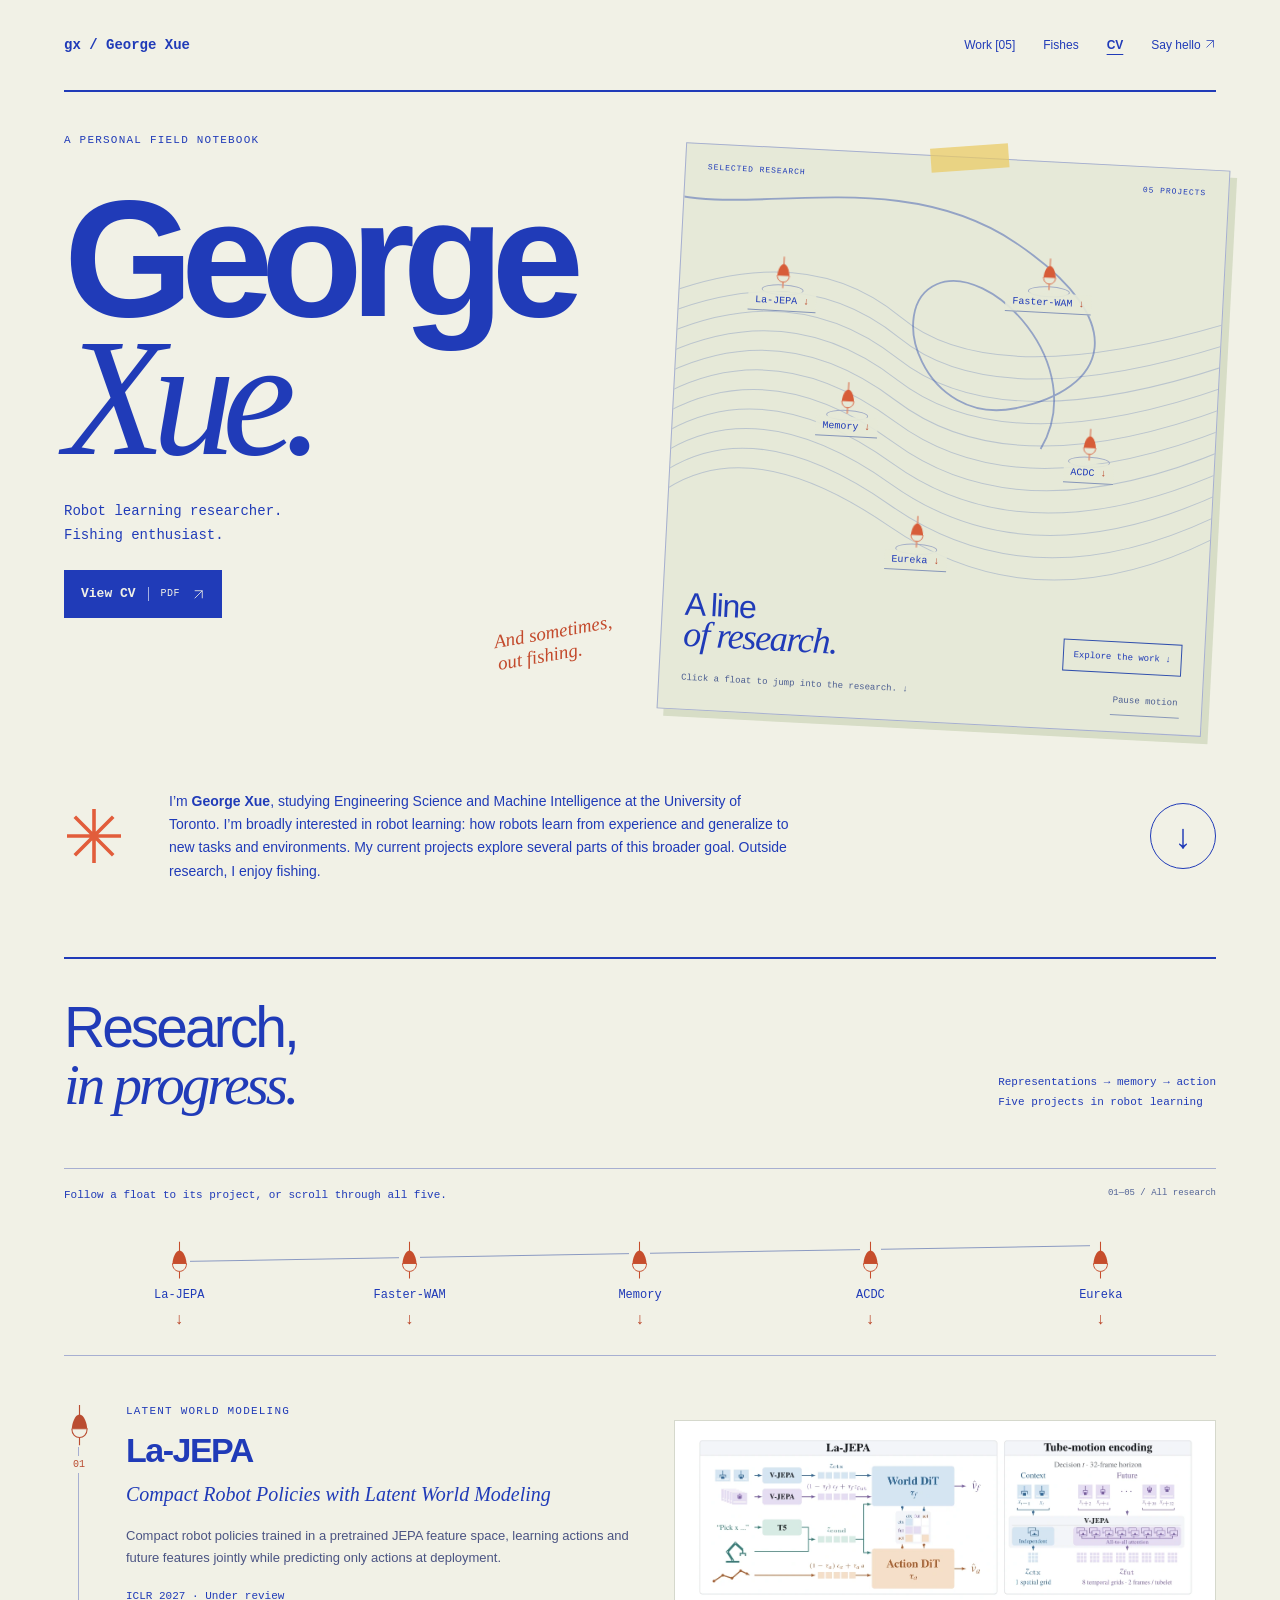
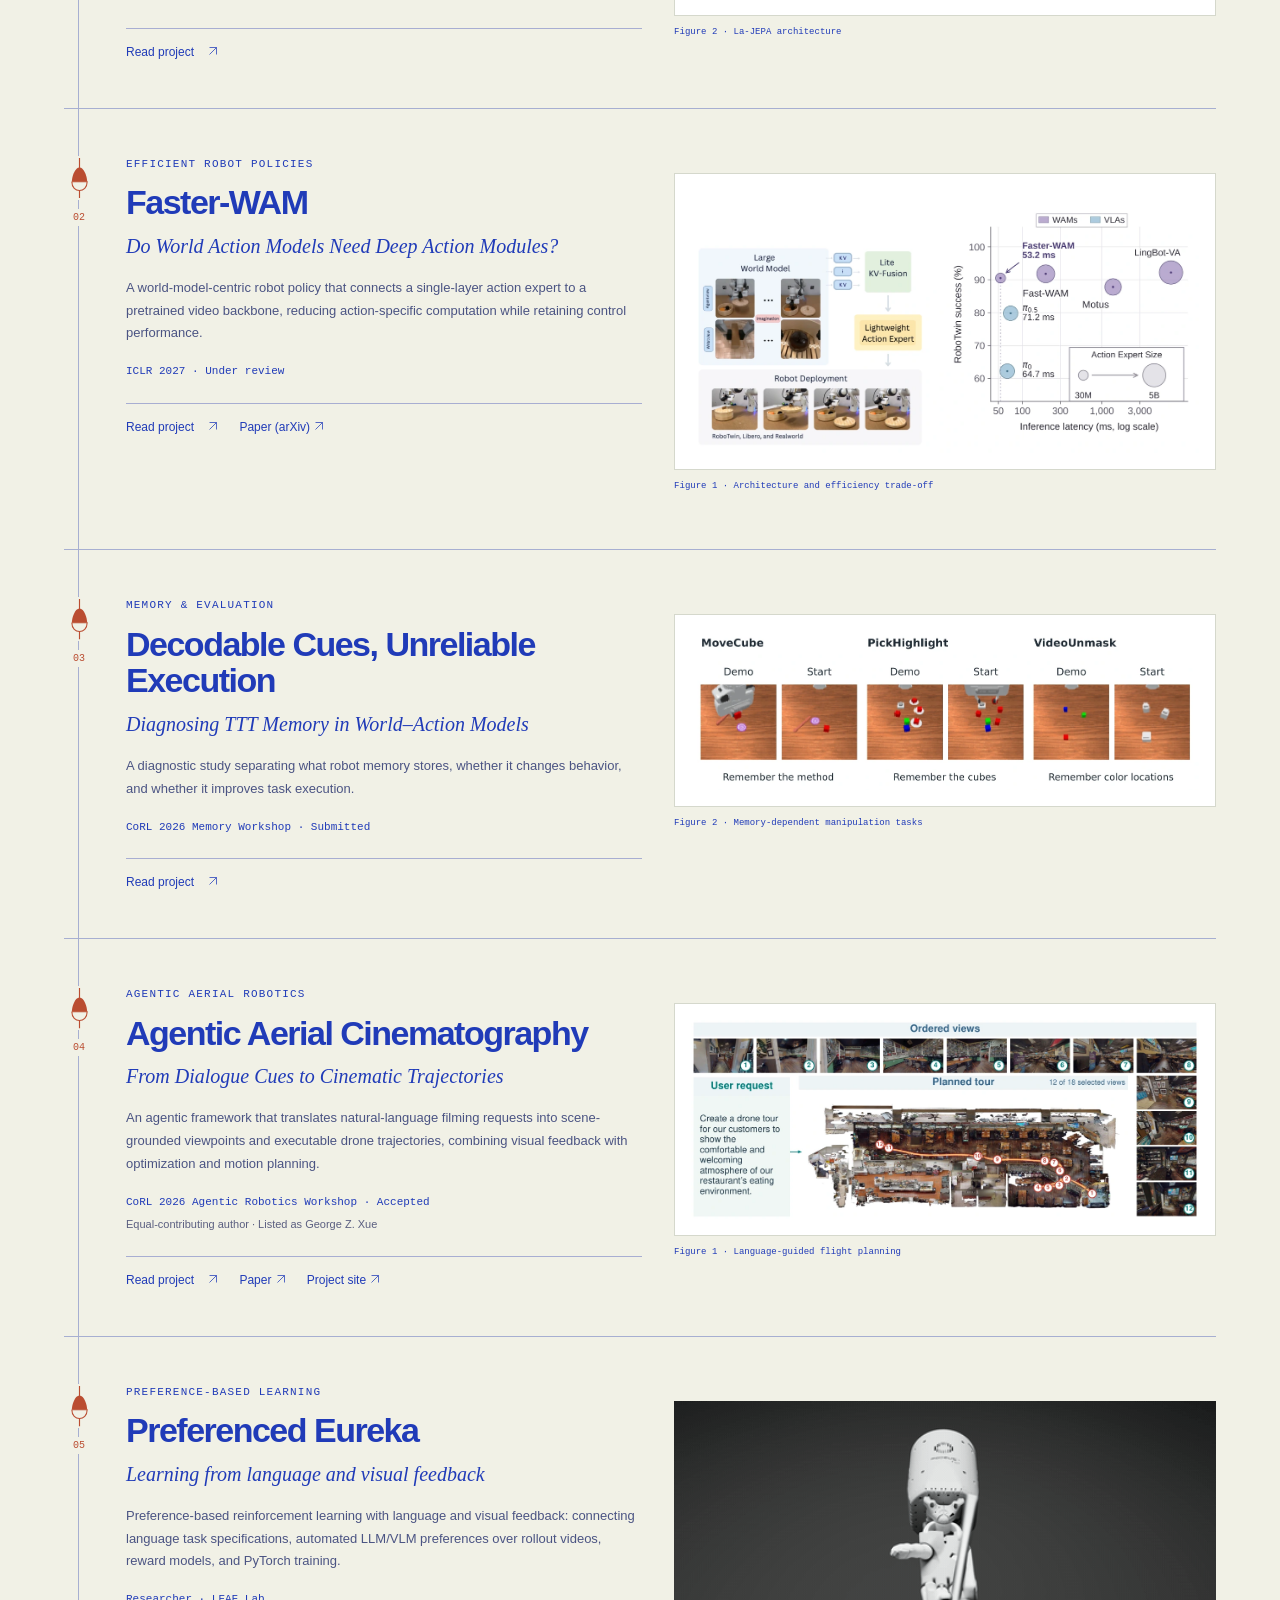
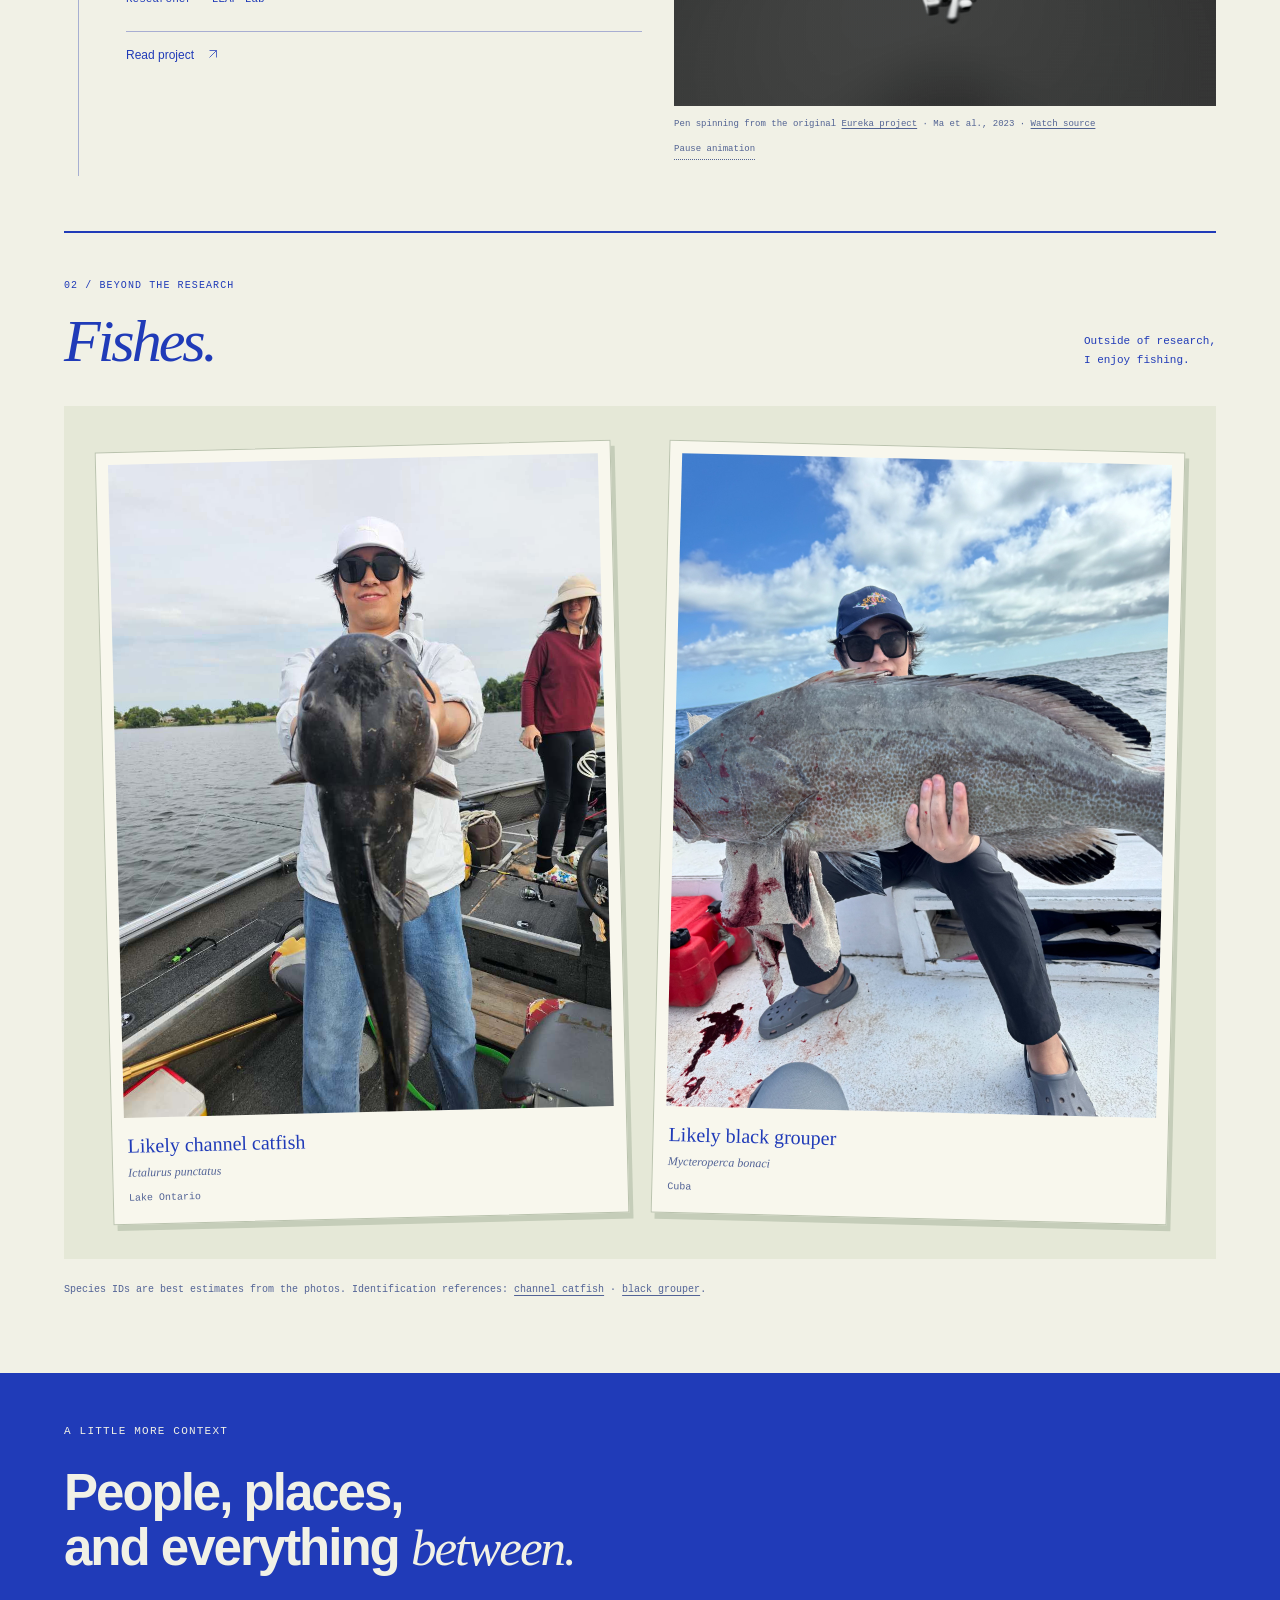
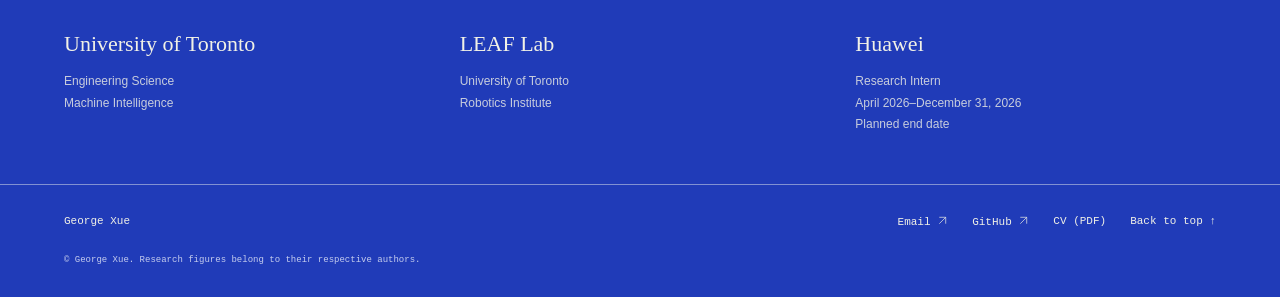
==== commit c442aee8: "Rename Fishes section and identify catches with locations" ====
--- a/index.html
+++ b/index.html
@@ -10,7 +10,7 @@
 <link rel="stylesheet" href="assets/css/base.css?v=20261104">
 <link rel="stylesheet" href="assets/css/angler.css?v=20261104">
 <link rel="stylesheet" href="assets/css/research-line.css?v=20261104">
-<link rel="stylesheet" href="assets/css/field-notes.css?v=cv-fishes-2">
+<link rel="stylesheet" href="assets/css/field-notes.css?v=fishes-labels-1">
 </head>
 <body class="v2" id="top">
 <a class="skip" href="#main">Skip to content</a>
@@ -19,7 +19,7 @@
 <a class="wordmark" href="#top">gx / George Xue</a>
 <nav aria-label="Main navigation">
 <a href="#research">Work [05]</a>
-<a href="#actual-fishes">Actual Fishes</a>
+<a href="#fishes">Fishes</a>
 <a class="nav-cv" href="files/George_Xue_CV.pdf" type="application/pdf" aria-label="View CV (PDF)">CV</a>
 <a href="mailto:george.xue@robotics.utias.utoronto.ca">Say hello <svg class="arrow-icon" viewBox="0 0 24 24" aria-hidden="true">
 <path d="M5 19 19 5M5 5h14v14" fill="none" stroke="currentColor" stroke-width="1.5"/>
@@ -378,13 +378,14 @@
 </div>
 </div>
 </section>
-<section class="actual-fishes" id="actual-fishes" aria-labelledby="fishes-title">
+<section class="actual-fishes" id="fishes" aria-labelledby="fishes-title">
+<span id="actual-fishes" class="anchor-alias" aria-hidden="true"></span>
 <span id="hobbies" class="anchor-alias" aria-hidden="true">
 </span>
 <div class="field-heading">
 <div>
 <p class="eyebrow">02 / Beyond the research</p>
-<h2 id="fishes-title">Actual <em>Fishes.</em>
+<h2 id="fishes-title"><em>Fishes.</em>
 </h2>
 </div>
 <p>Outside of research,<br>I enjoy fishing.</p>
@@ -392,13 +393,14 @@
 <div class="fishing-gallery">
 <figure class="fishing-photo">
 <img src="images/fishing-catch-01.jpg" width="960" height="1280" loading="lazy" decoding="async" alt="An angler holding a dark fish upright on a fishing boat.">
-<figcaption><span>Catch 01</span><span>From the water</span></figcaption>
+<figcaption><span class="fish-name">Likely channel catfish</span><span class="fish-scientific"><em>Ictalurus punctatus</em></span><span class="fish-place">Lake Ontario</span></figcaption>
 </figure>
 <figure class="fishing-photo">
 <img src="images/fishing-catch-02.jpg" width="1536" height="2048" loading="lazy" decoding="async" alt="An angler holding a large fish across their lap on a boat.">
-<figcaption><span>Catch 02</span><span>From the water</span></figcaption>
-</figure>
-</div>
+<figcaption><span class="fish-name">Likely black grouper</span><span class="fish-scientific"><em>Mycteroperca bonaci</em></span><span class="fish-place">Cuba</span></figcaption>
+</figure>
+</div>
+<p class="fish-id-note">Species IDs are best estimates from the photos. Identification references: <a href="https://www.ontario.ca/page/channel-catfish" target="_blank" rel="noopener">channel catfish</a> · <a href="https://www.floridamuseum.ufl.edu/discover-fish/species-profiles/black-grouper/" target="_blank" rel="noopener">black grouper</a>.</p>
 </section>
 <section id="background" class="field-about">
 <p class="eyebrow">A little more context</p>
--- a/assets/css/field-notes.css
+++ b/assets/css/field-notes.css
@@ -4,9 +4,13 @@
 .fishing-photo{min-width:0;padding:12px 12px 0;background:#f8f7ed;border:1px solid #bac3ae;box-shadow:4px 6px 0 #c5cdb9;transform:rotate(-1.4deg)}
 .fishing-photo:nth-child(2){transform:rotate(1.4deg)}
 .fishing-photo img{display:block;width:100%;height:auto;aspect-ratio:3/4;object-fit:contain}
-.fishing-photo figcaption{display:flex;justify-content:space-between;gap:10px;padding:15px 2px;font:10px/1.6 'Courier New',monospace}
-.fishing-photo figcaption span:last-child{color:#526396}
-@media(max-width:650px){.fishing-gallery{grid-template-columns:1fr;gap:28px;padding:23px 20px}.fishing-photo{padding:9px 9px 0}.fishing-photo figcaption{font-size:9px;padding:12px 1px}}
+.fishing-photo figcaption{display:flex;flex-direction:column;gap:5px;padding:16px 3px 17px;font:10px/1.6 'Courier New',monospace}
+.fishing-photo .fish-name{font:20px/1.25 Georgia,serif}
+.fishing-photo .fish-scientific{font:12px/1.5 Georgia,serif;color:#526396}
+.fishing-photo .fish-place{margin-top:4px;color:#526396}
+.fish-id-note{font:10px/1.7 'Courier New',monospace;color:#526396;margin-top:22px;max-width:720px}
+.fish-id-note a{text-decoration:underline;text-underline-offset:3px}
+@media(max-width:650px){.fishing-gallery{grid-template-columns:1fr;gap:28px;padding:23px 20px}.fishing-photo{padding:9px 9px 0}.fishing-photo figcaption{font-size:9px;padding:12px 1px}.fishing-photo .fish-name{font-size:18px}.fish-id-note{font-size:9px}}
 /* Keep the CV easy to find at first glance, in the notebook's cobalt palette. */
 .v2 .hero-cv{display:inline-flex;align-items:center;gap:12px;min-height:48px;margin-top:23px;padding:12px 16px;border:1px solid #203bb8;background:#203bb8;color:#f1f1e6;font:700 13px/1.4 'Courier New',monospace;white-space:nowrap}
 .v2 .hero-cv:hover{background:#162b92;border-color:#162b92;text-decoration:none}
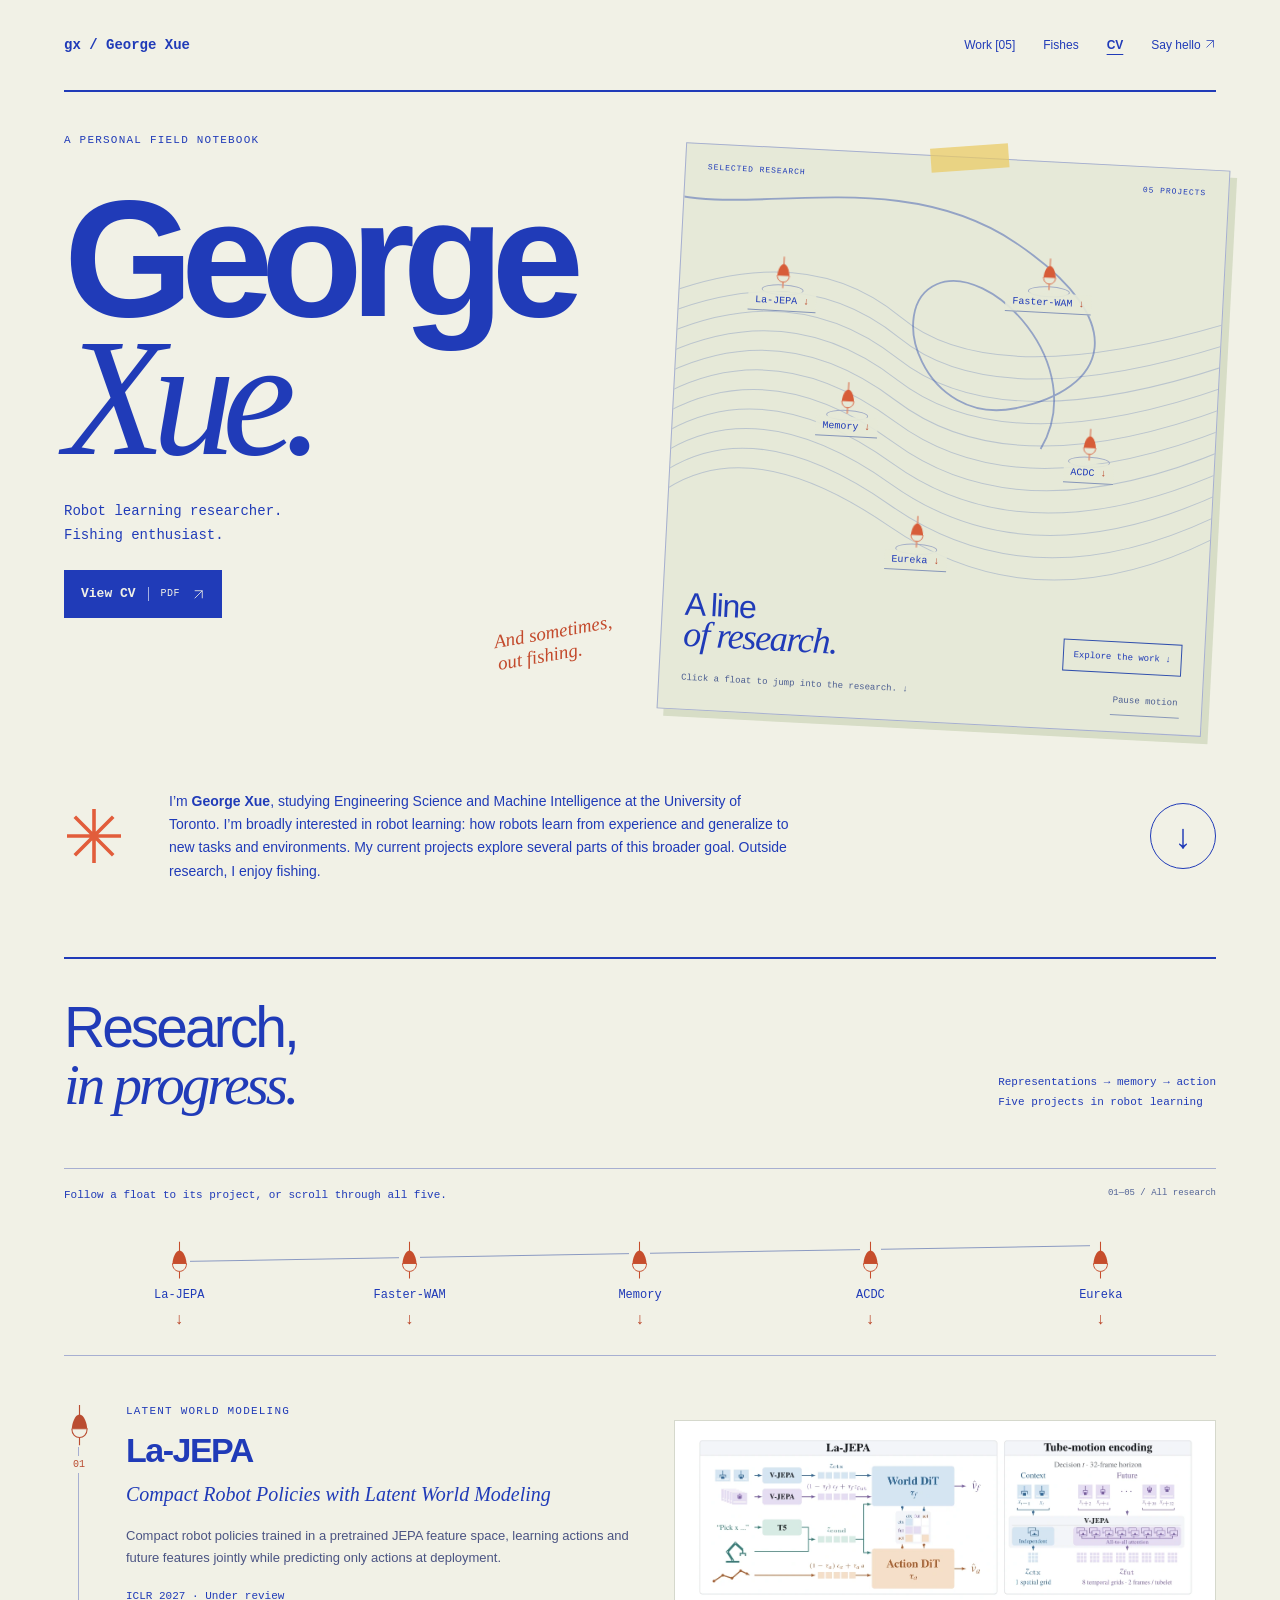
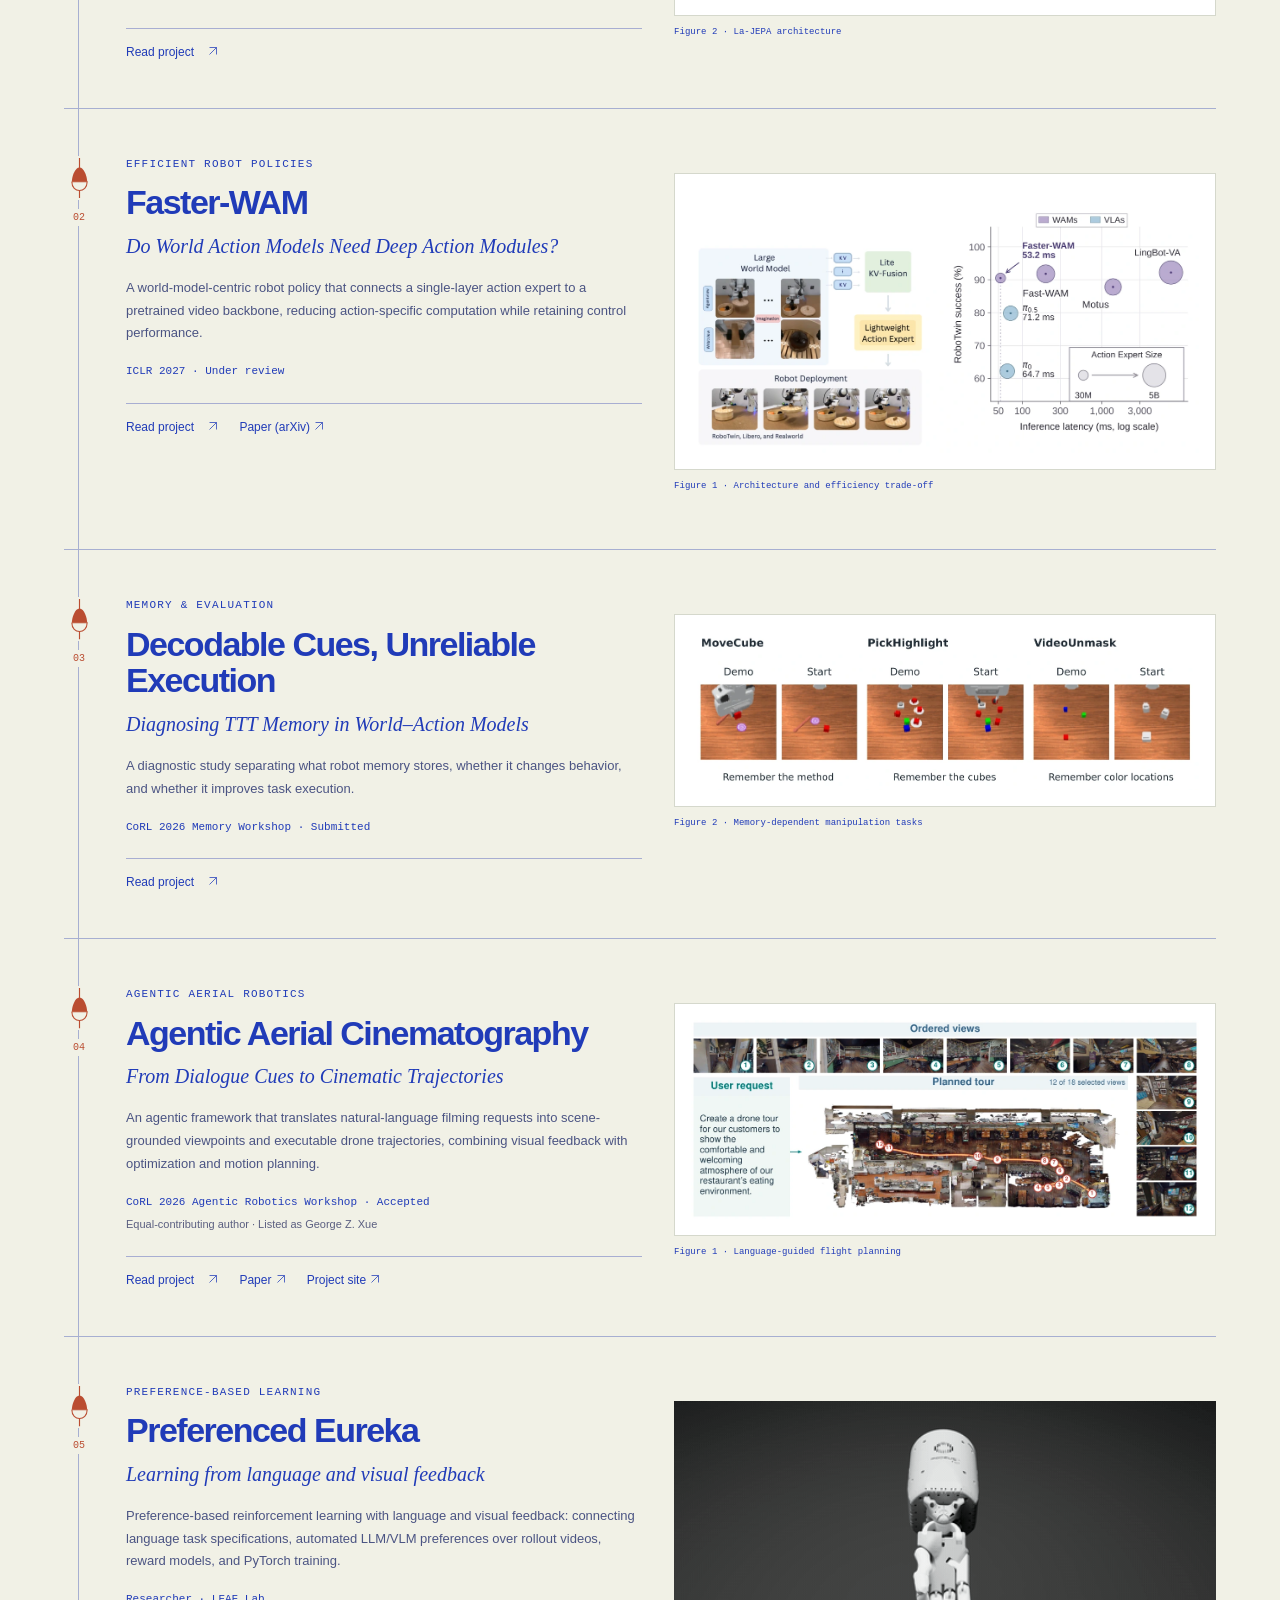
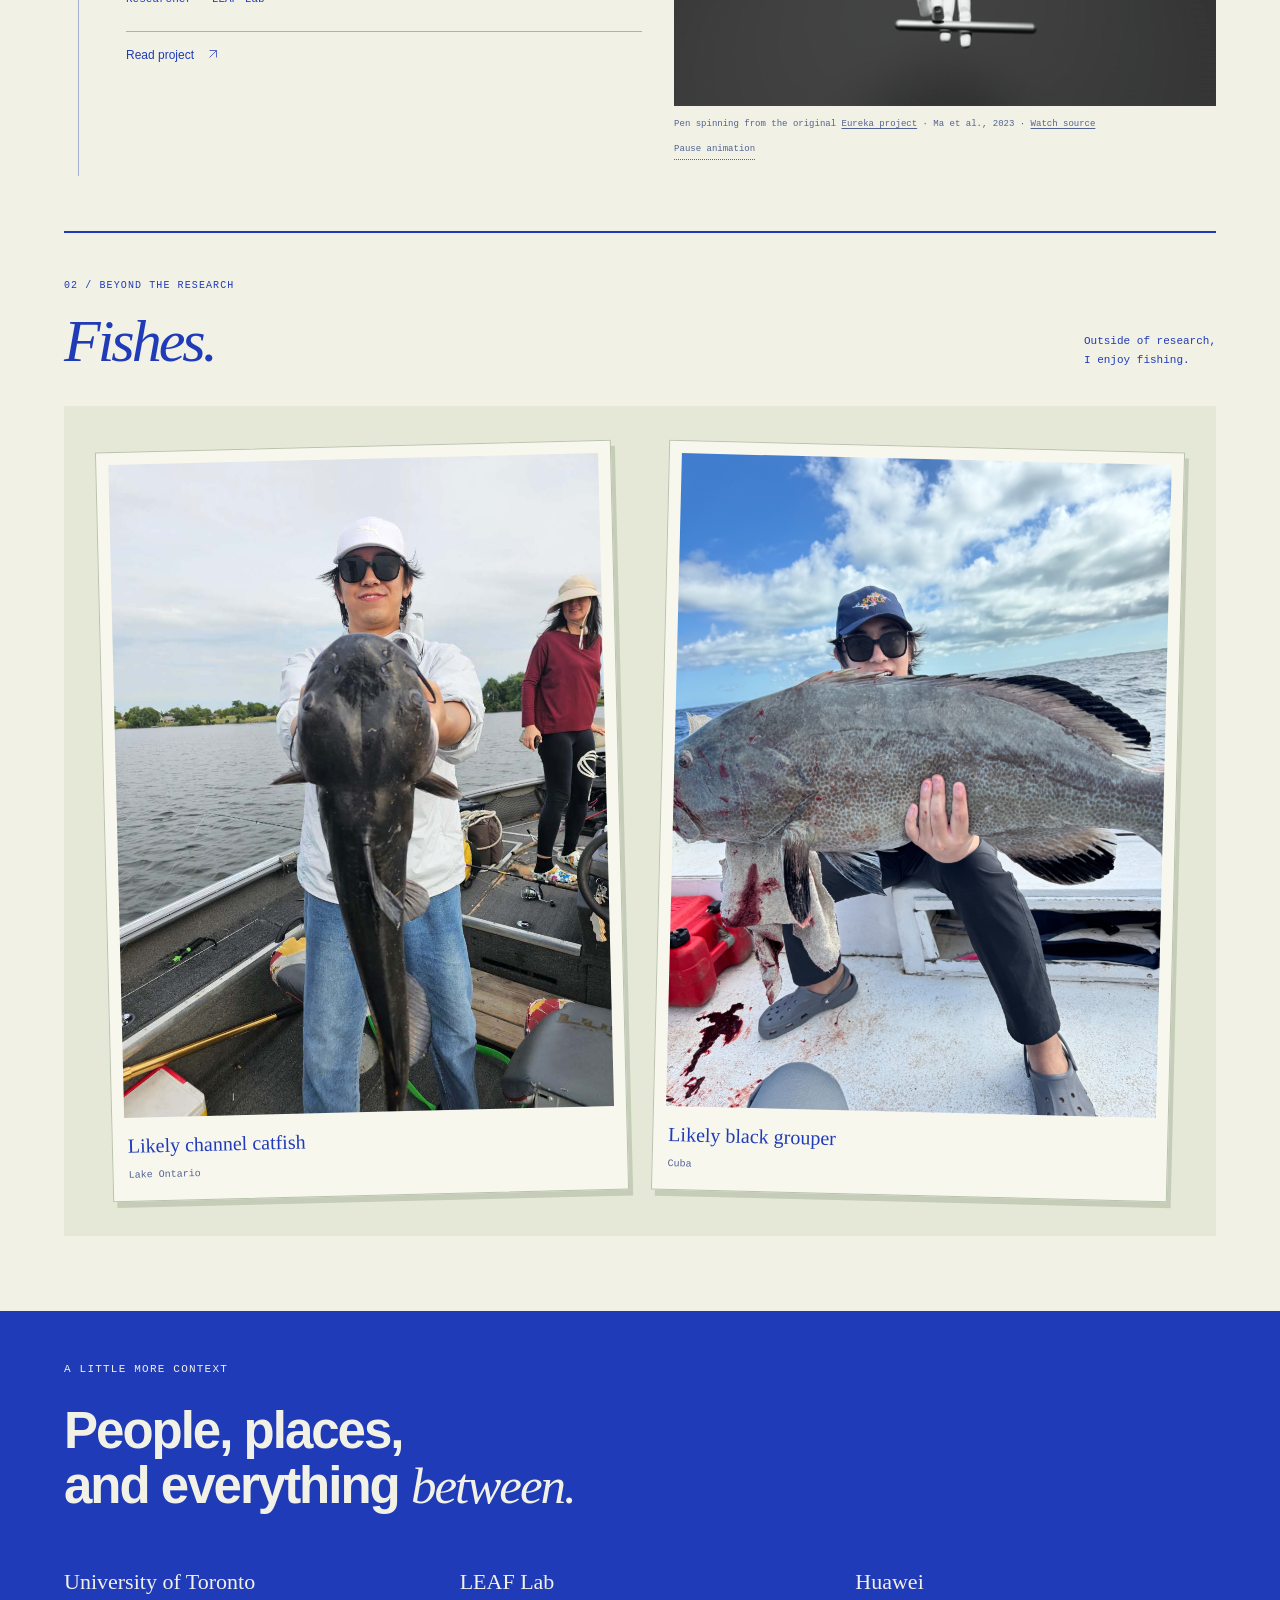
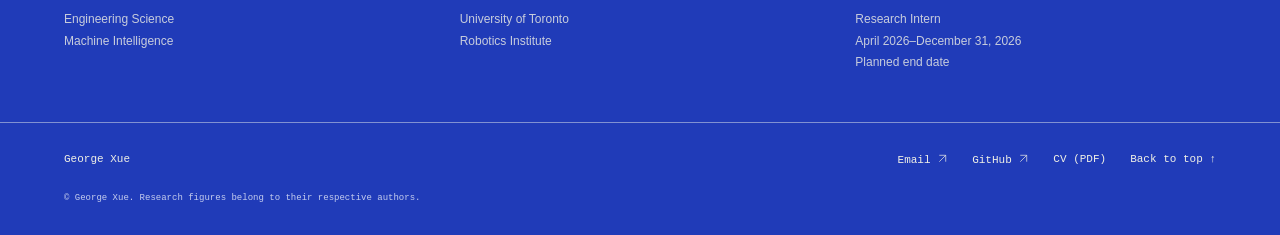
==== commit fa610ad6: "Simplify fish captions to English names and locations" ====
--- a/index.html
+++ b/index.html
@@ -10,7 +10,7 @@
 <link rel="stylesheet" href="assets/css/base.css?v=20261104">
 <link rel="stylesheet" href="assets/css/angler.css?v=20261104">
 <link rel="stylesheet" href="assets/css/research-line.css?v=20261104">
-<link rel="stylesheet" href="assets/css/field-notes.css?v=fishes-labels-1">
+<link rel="stylesheet" href="assets/css/field-notes.css?v=fishes-english-1">
 </head>
 <body class="v2" id="top">
 <a class="skip" href="#main">Skip to content</a>
@@ -393,14 +393,13 @@
 <div class="fishing-gallery">
 <figure class="fishing-photo">
 <img src="images/fishing-catch-01.jpg" width="960" height="1280" loading="lazy" decoding="async" alt="An angler holding a dark fish upright on a fishing boat.">
-<figcaption><span class="fish-name">Likely channel catfish</span><span class="fish-scientific"><em>Ictalurus punctatus</em></span><span class="fish-place">Lake Ontario</span></figcaption>
+<figcaption><span class="fish-name">Likely channel catfish</span><span class="fish-place">Lake Ontario</span></figcaption>
 </figure>
 <figure class="fishing-photo">
 <img src="images/fishing-catch-02.jpg" width="1536" height="2048" loading="lazy" decoding="async" alt="An angler holding a large fish across their lap on a boat.">
-<figcaption><span class="fish-name">Likely black grouper</span><span class="fish-scientific"><em>Mycteroperca bonaci</em></span><span class="fish-place">Cuba</span></figcaption>
-</figure>
-</div>
-<p class="fish-id-note">Species IDs are best estimates from the photos. Identification references: <a href="https://www.ontario.ca/page/channel-catfish" target="_blank" rel="noopener">channel catfish</a> · <a href="https://www.floridamuseum.ufl.edu/discover-fish/species-profiles/black-grouper/" target="_blank" rel="noopener">black grouper</a>.</p>
+<figcaption><span class="fish-name">Likely black grouper</span><span class="fish-place">Cuba</span></figcaption>
+</figure>
+</div>
 </section>
 <section id="background" class="field-about">
 <p class="eyebrow">A little more context</p>
--- a/assets/css/field-notes.css
+++ b/assets/css/field-notes.css
@@ -6,11 +6,8 @@
 .fishing-photo img{display:block;width:100%;height:auto;aspect-ratio:3/4;object-fit:contain}
 .fishing-photo figcaption{display:flex;flex-direction:column;gap:5px;padding:16px 3px 17px;font:10px/1.6 'Courier New',monospace}
 .fishing-photo .fish-name{font:20px/1.25 Georgia,serif}
-.fishing-photo .fish-scientific{font:12px/1.5 Georgia,serif;color:#526396}
 .fishing-photo .fish-place{margin-top:4px;color:#526396}
-.fish-id-note{font:10px/1.7 'Courier New',monospace;color:#526396;margin-top:22px;max-width:720px}
-.fish-id-note a{text-decoration:underline;text-underline-offset:3px}
-@media(max-width:650px){.fishing-gallery{grid-template-columns:1fr;gap:28px;padding:23px 20px}.fishing-photo{padding:9px 9px 0}.fishing-photo figcaption{font-size:9px;padding:12px 1px}.fishing-photo .fish-name{font-size:18px}.fish-id-note{font-size:9px}}
+@media(max-width:650px){.fishing-gallery{grid-template-columns:1fr;gap:28px;padding:23px 20px}.fishing-photo{padding:9px 9px 0}.fishing-photo figcaption{font-size:9px;padding:12px 1px}.fishing-photo .fish-name{font-size:18px}}
 /* Keep the CV easy to find at first glance, in the notebook's cobalt palette. */
 .v2 .hero-cv{display:inline-flex;align-items:center;gap:12px;min-height:48px;margin-top:23px;padding:12px 16px;border:1px solid #203bb8;background:#203bb8;color:#f1f1e6;font:700 13px/1.4 'Courier New',monospace;white-space:nowrap}
 .v2 .hero-cv:hover{background:#162b92;border-color:#162b92;text-decoration:none}
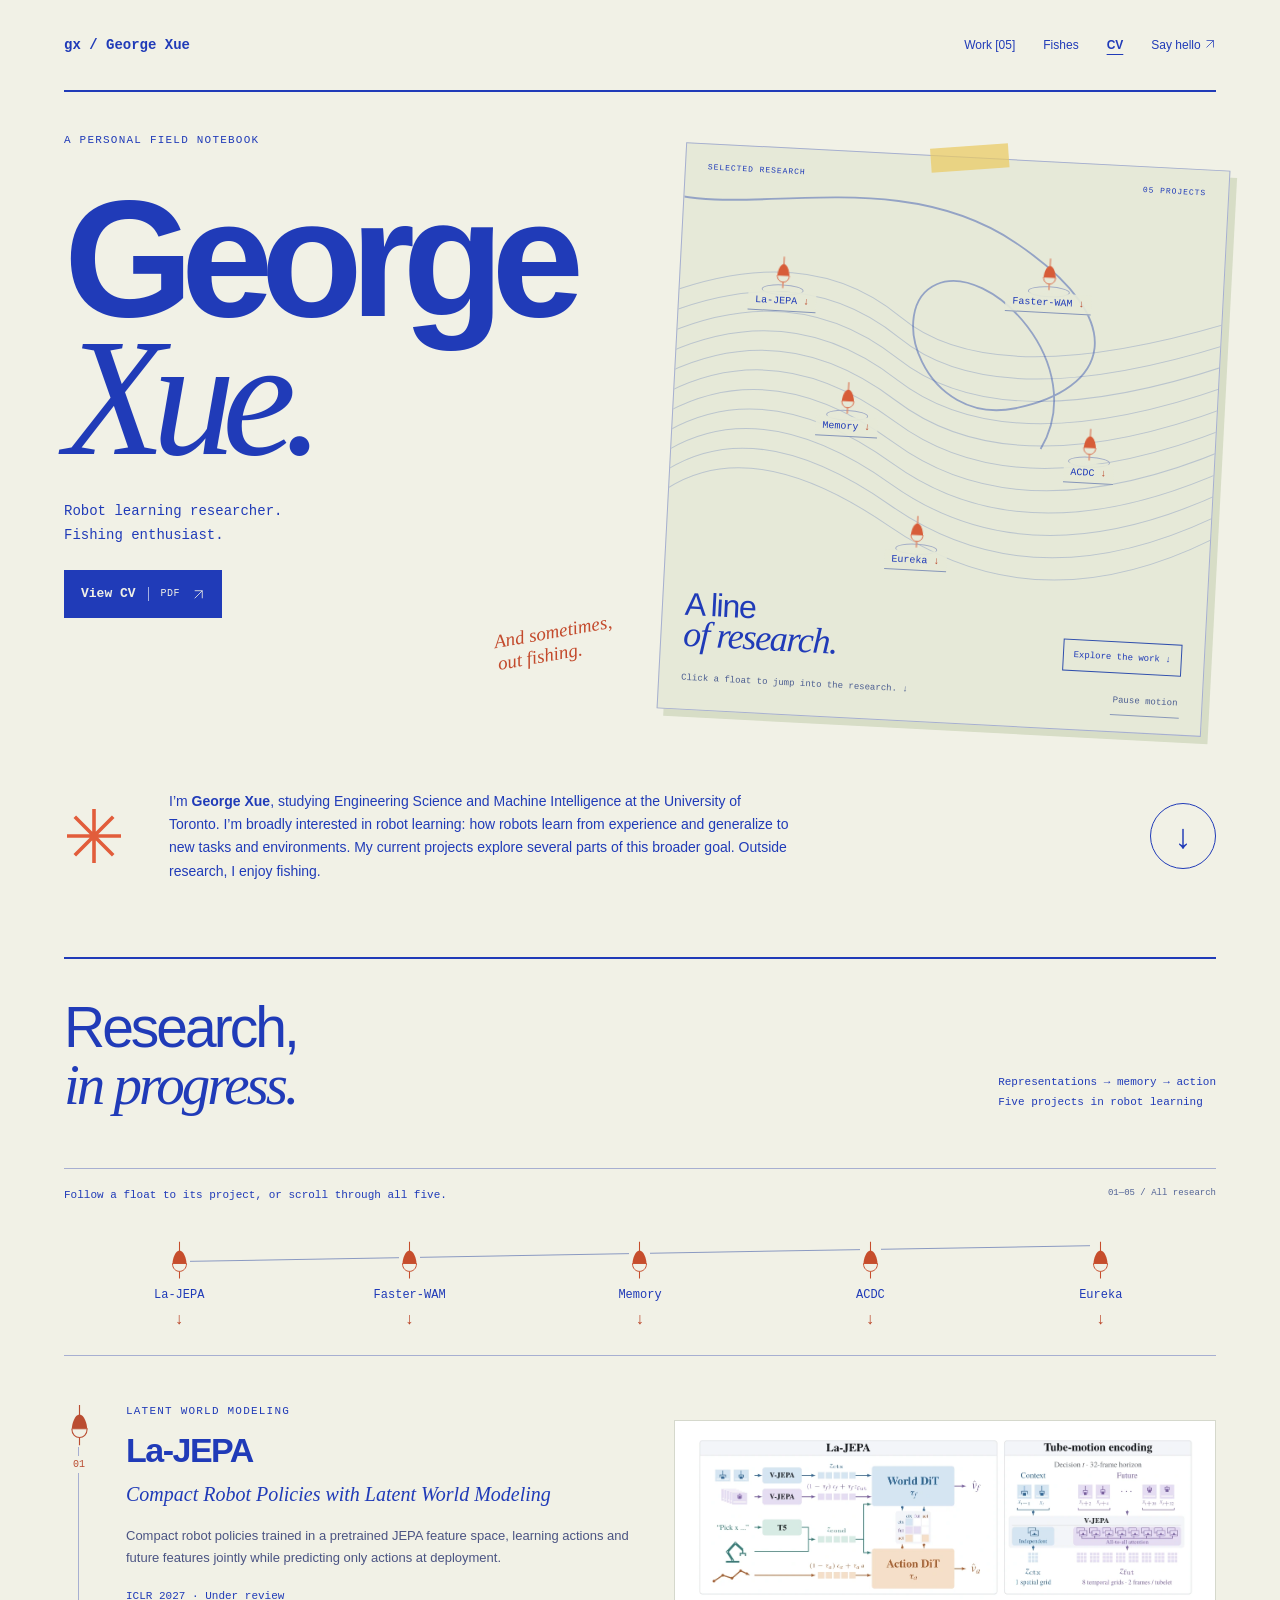
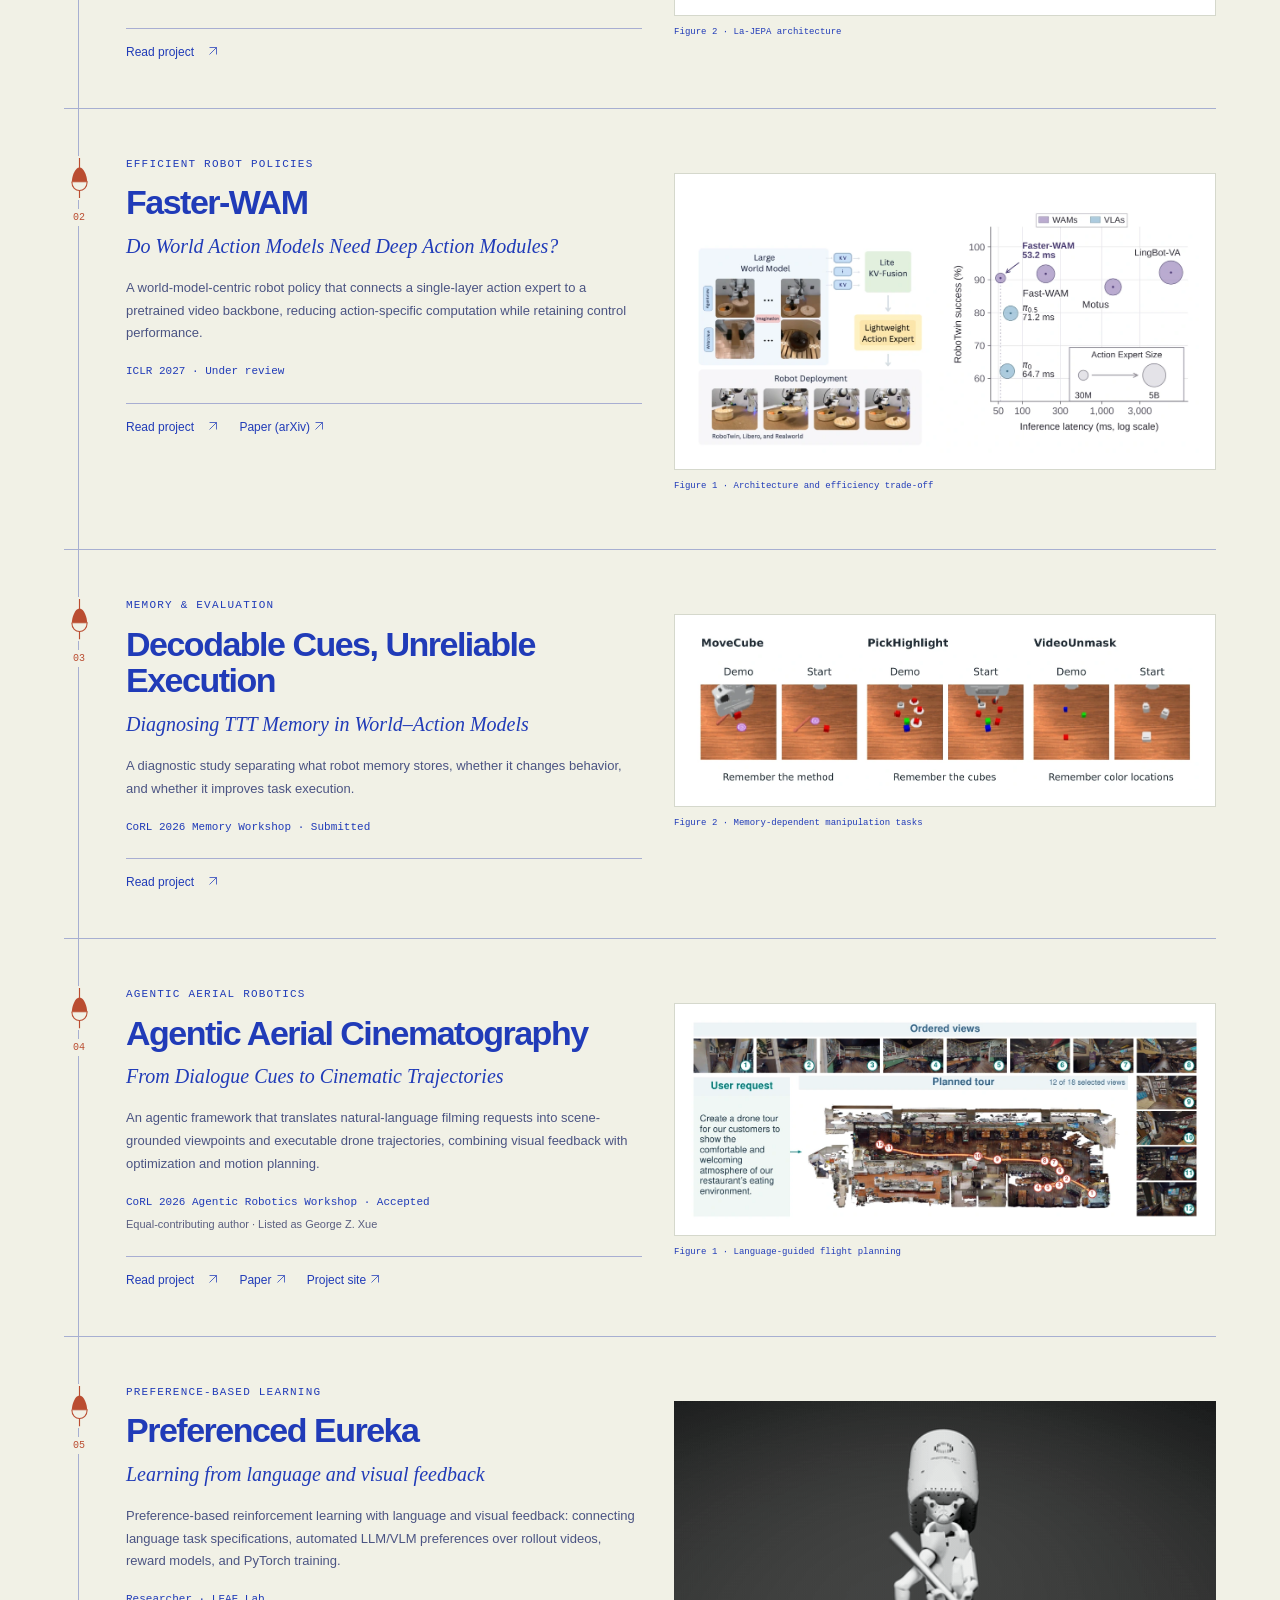
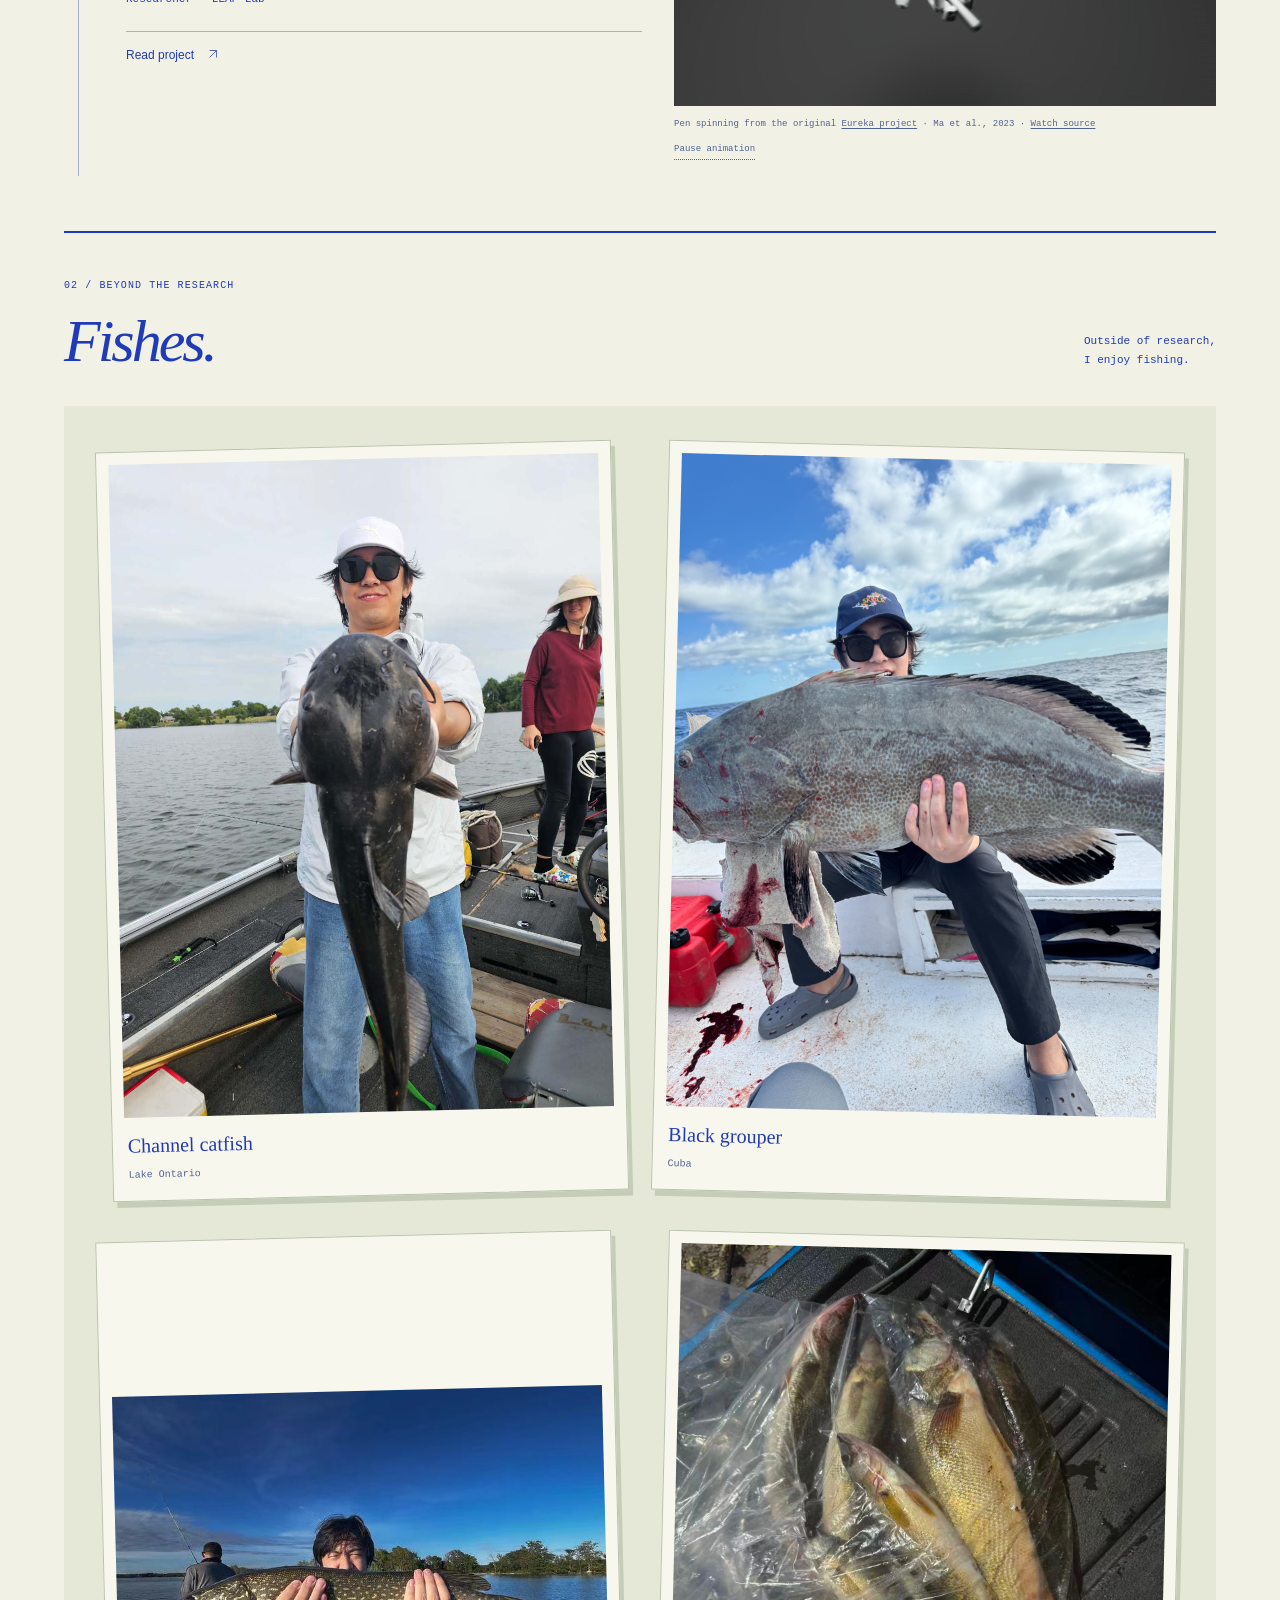
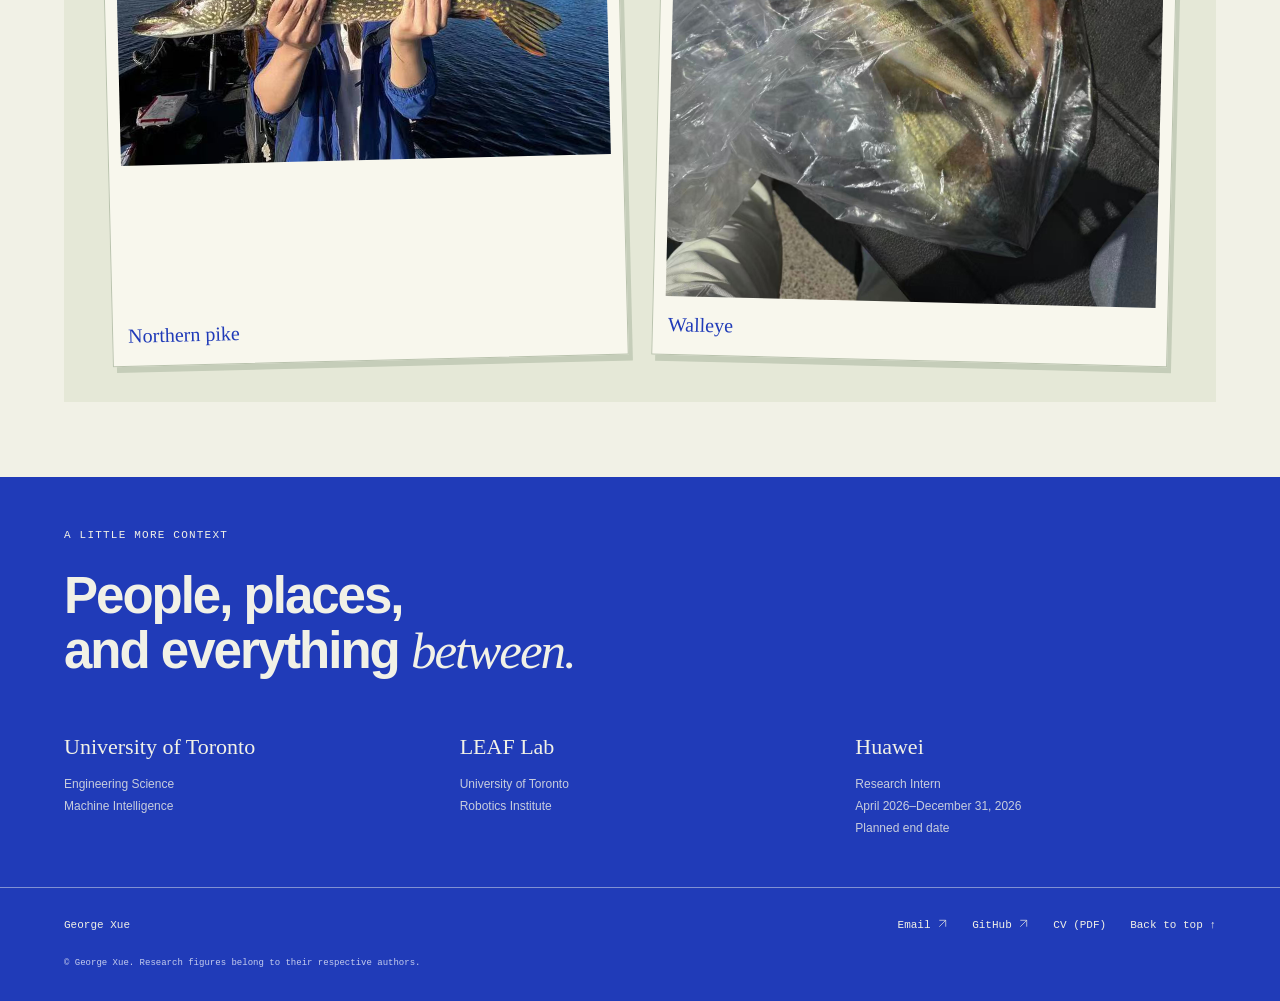
==== commit 896df974: "Add northern pike and walleye photos to fishing gallery" ====
--- a/index.html
+++ b/index.html
@@ -10,7 +10,7 @@
 <link rel="stylesheet" href="assets/css/base.css?v=20261104">
 <link rel="stylesheet" href="assets/css/angler.css?v=20261104">
 <link rel="stylesheet" href="assets/css/research-line.css?v=20261104">
-<link rel="stylesheet" href="assets/css/field-notes.css?v=fishes-english-1">
+<link rel="stylesheet" href="assets/css/field-notes.css?v=fishes-four-1">
 </head>
 <body class="v2" id="top">
 <a class="skip" href="#main">Skip to content</a>
@@ -393,11 +393,19 @@
 <div class="fishing-gallery">
 <figure class="fishing-photo">
 <img src="images/fishing-catch-01.jpg" width="960" height="1280" loading="lazy" decoding="async" alt="An angler holding a dark fish upright on a fishing boat.">
-<figcaption><span class="fish-name">Likely channel catfish</span><span class="fish-place">Lake Ontario</span></figcaption>
+<figcaption><span class="fish-name">Channel catfish</span><span class="fish-place">Lake Ontario</span></figcaption>
 </figure>
 <figure class="fishing-photo">
 <img src="images/fishing-catch-02.jpg" width="1536" height="2048" loading="lazy" decoding="async" alt="An angler holding a large fish across their lap on a boat.">
-<figcaption><span class="fish-name">Likely black grouper</span><span class="fish-place">Cuba</span></figcaption>
+<figcaption><span class="fish-name">Black grouper</span><span class="fish-place">Cuba</span></figcaption>
+</figure>
+<figure class="fishing-photo">
+<img src="images/fishing-catch-03.jpg" width="720" height="542" loading="lazy" decoding="async" alt="An angler holding a long, spotted pike horizontally on a boat.">
+<figcaption><span class="fish-name">Northern pike</span></figcaption>
+</figure>
+<figure class="fishing-photo">
+<img src="images/fishing-catch-04.jpg" width="1279" height="1706" loading="lazy" decoding="async" alt="Several walleye inside a clear bag.">
+<figcaption><span class="fish-name">Walleye</span></figcaption>
 </figure>
 </div>
 </section>
--- a/assets/css/field-notes.css
+++ b/assets/css/field-notes.css
@@ -1,8 +1,8 @@
 /* Direction 02: an open research journal, with every project visible. */
-/* Real catches, kept uncropped in a pair of notebook photo mounts. */
+/* Real catches, kept uncropped in notebook photo mounts. */
 .fishing-gallery{display:grid;grid-template-columns:repeat(2,minmax(0,1fr));gap:40px;padding:40px;background:#e5e8d7}
 .fishing-photo{min-width:0;padding:12px 12px 0;background:#f8f7ed;border:1px solid #bac3ae;box-shadow:4px 6px 0 #c5cdb9;transform:rotate(-1.4deg)}
-.fishing-photo:nth-child(2){transform:rotate(1.4deg)}
+.fishing-photo:nth-child(even){transform:rotate(1.4deg)}
 .fishing-photo img{display:block;width:100%;height:auto;aspect-ratio:3/4;object-fit:contain}
 .fishing-photo figcaption{display:flex;flex-direction:column;gap:5px;padding:16px 3px 17px;font:10px/1.6 'Courier New',monospace}
 .fishing-photo .fish-name{font:20px/1.25 Georgia,serif}
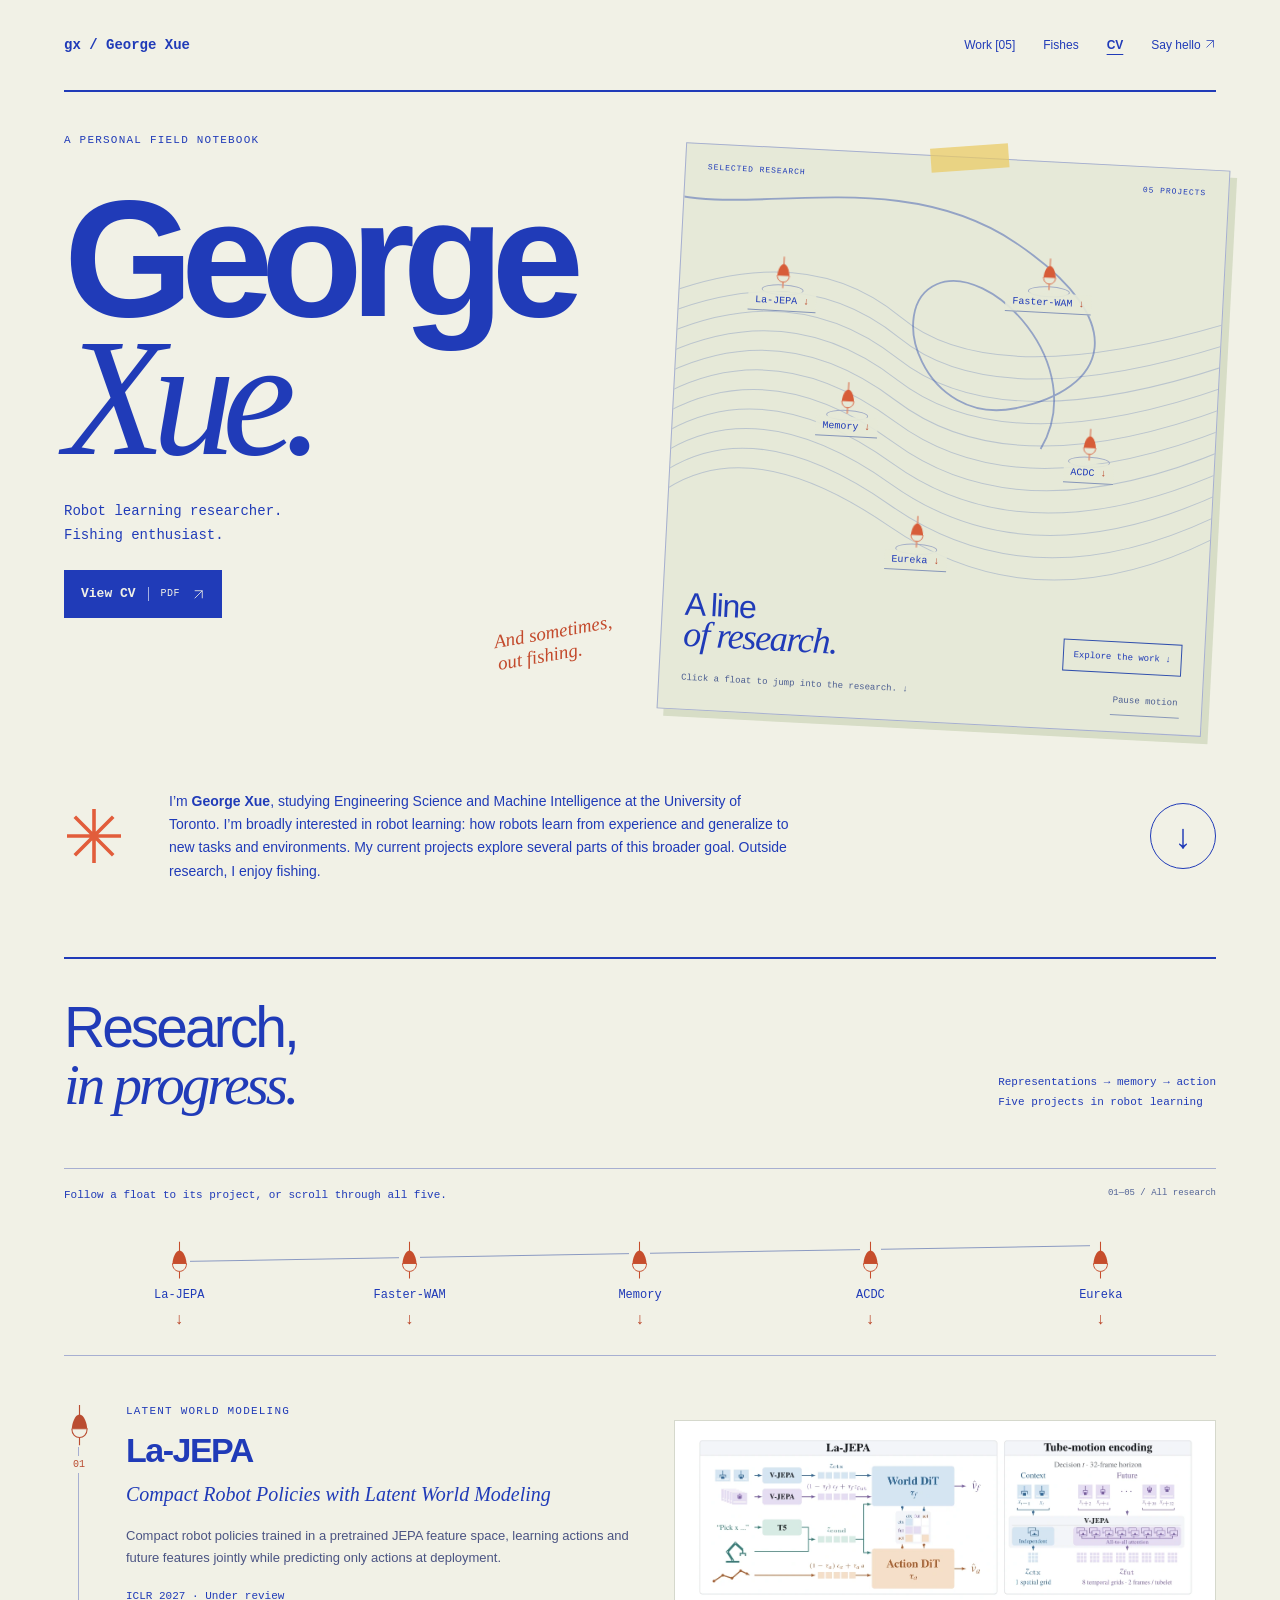
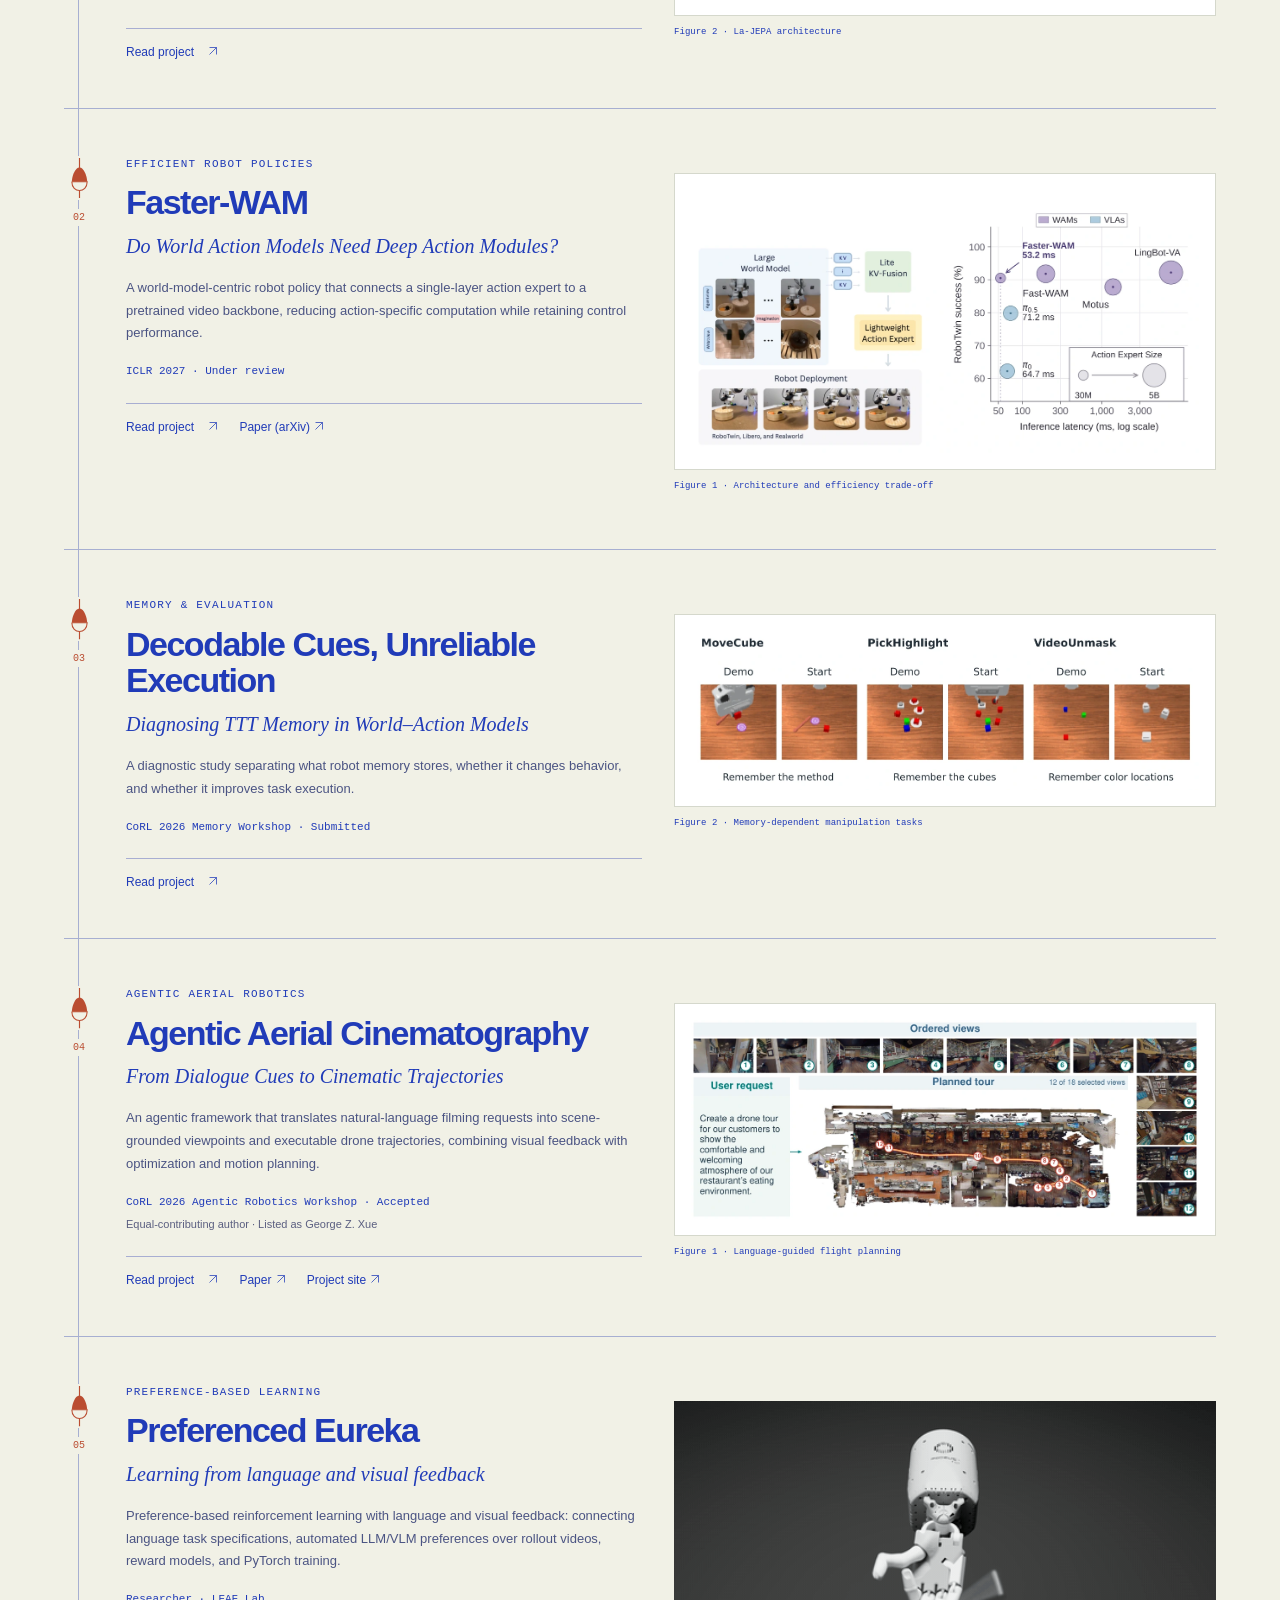
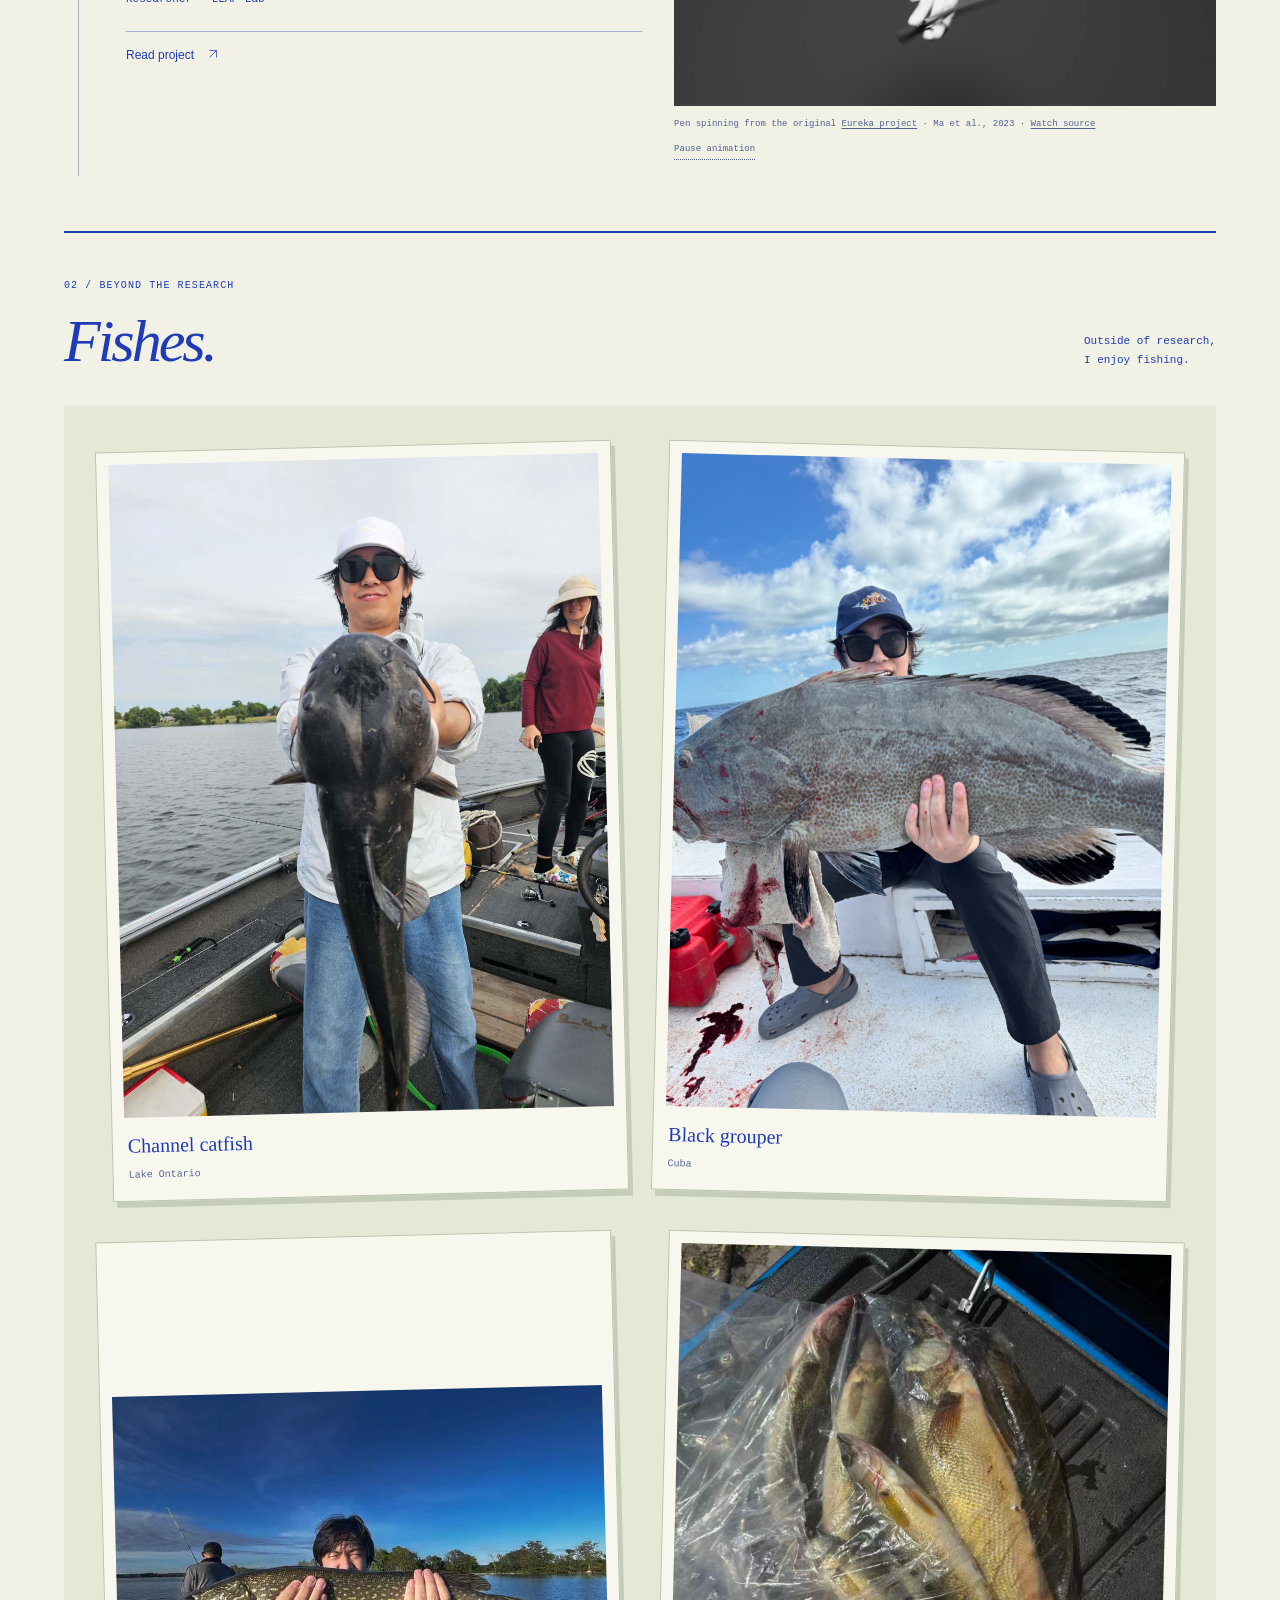
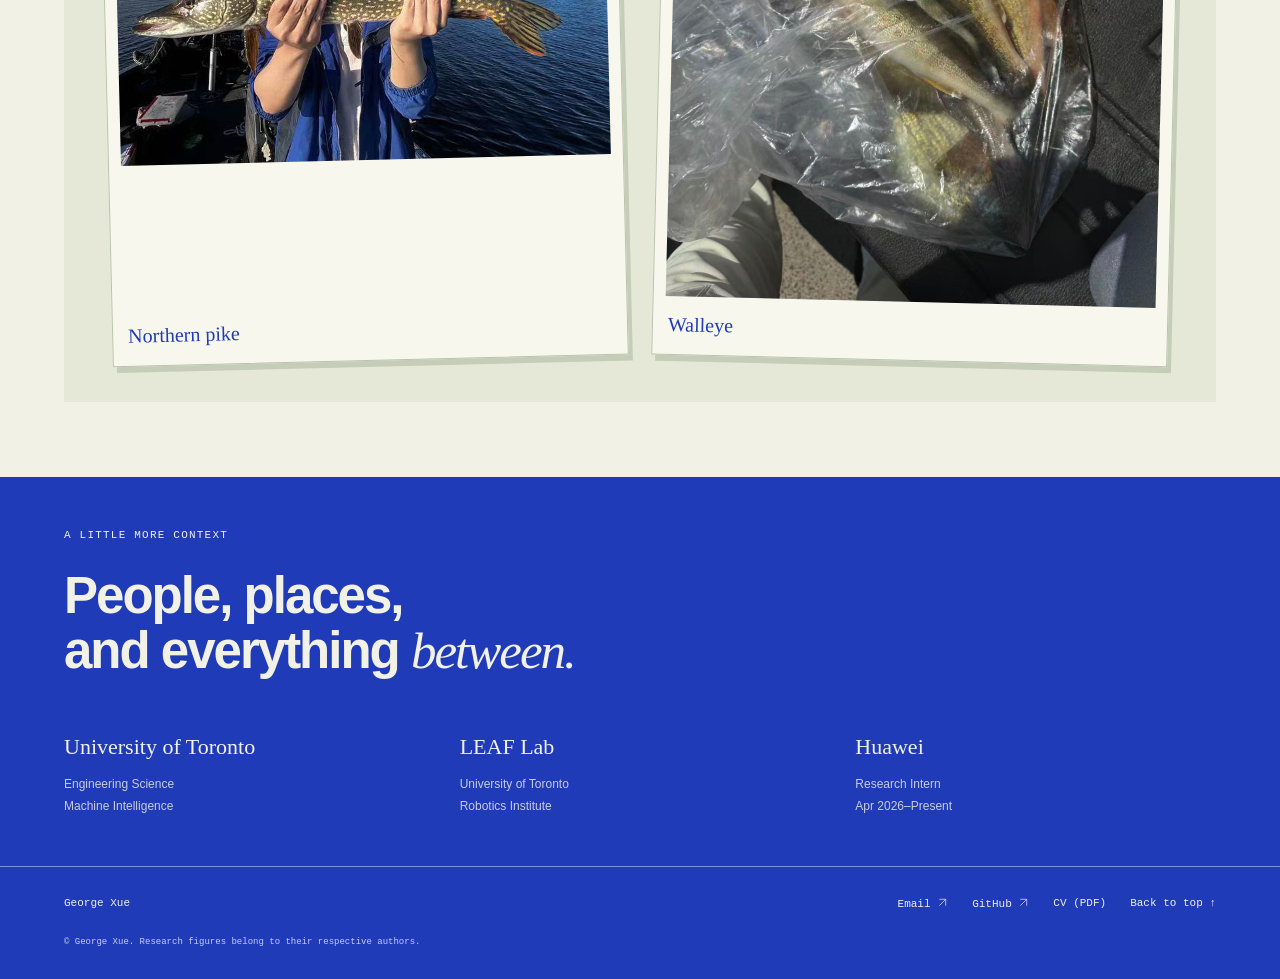
==== commit d31aad92: "Show current Huawei role on website and public CV" ====
--- a/index.html
+++ b/index.html
@@ -424,7 +424,7 @@
 </div>
 <div>
 <h3>Huawei</h3>
-<p>Research Intern<br>April 2026–December 31, 2026<br>Planned end date</p>
+<p>Research Intern<br>Apr 2026–Present</p>
 </div>
 </div>
 </section>
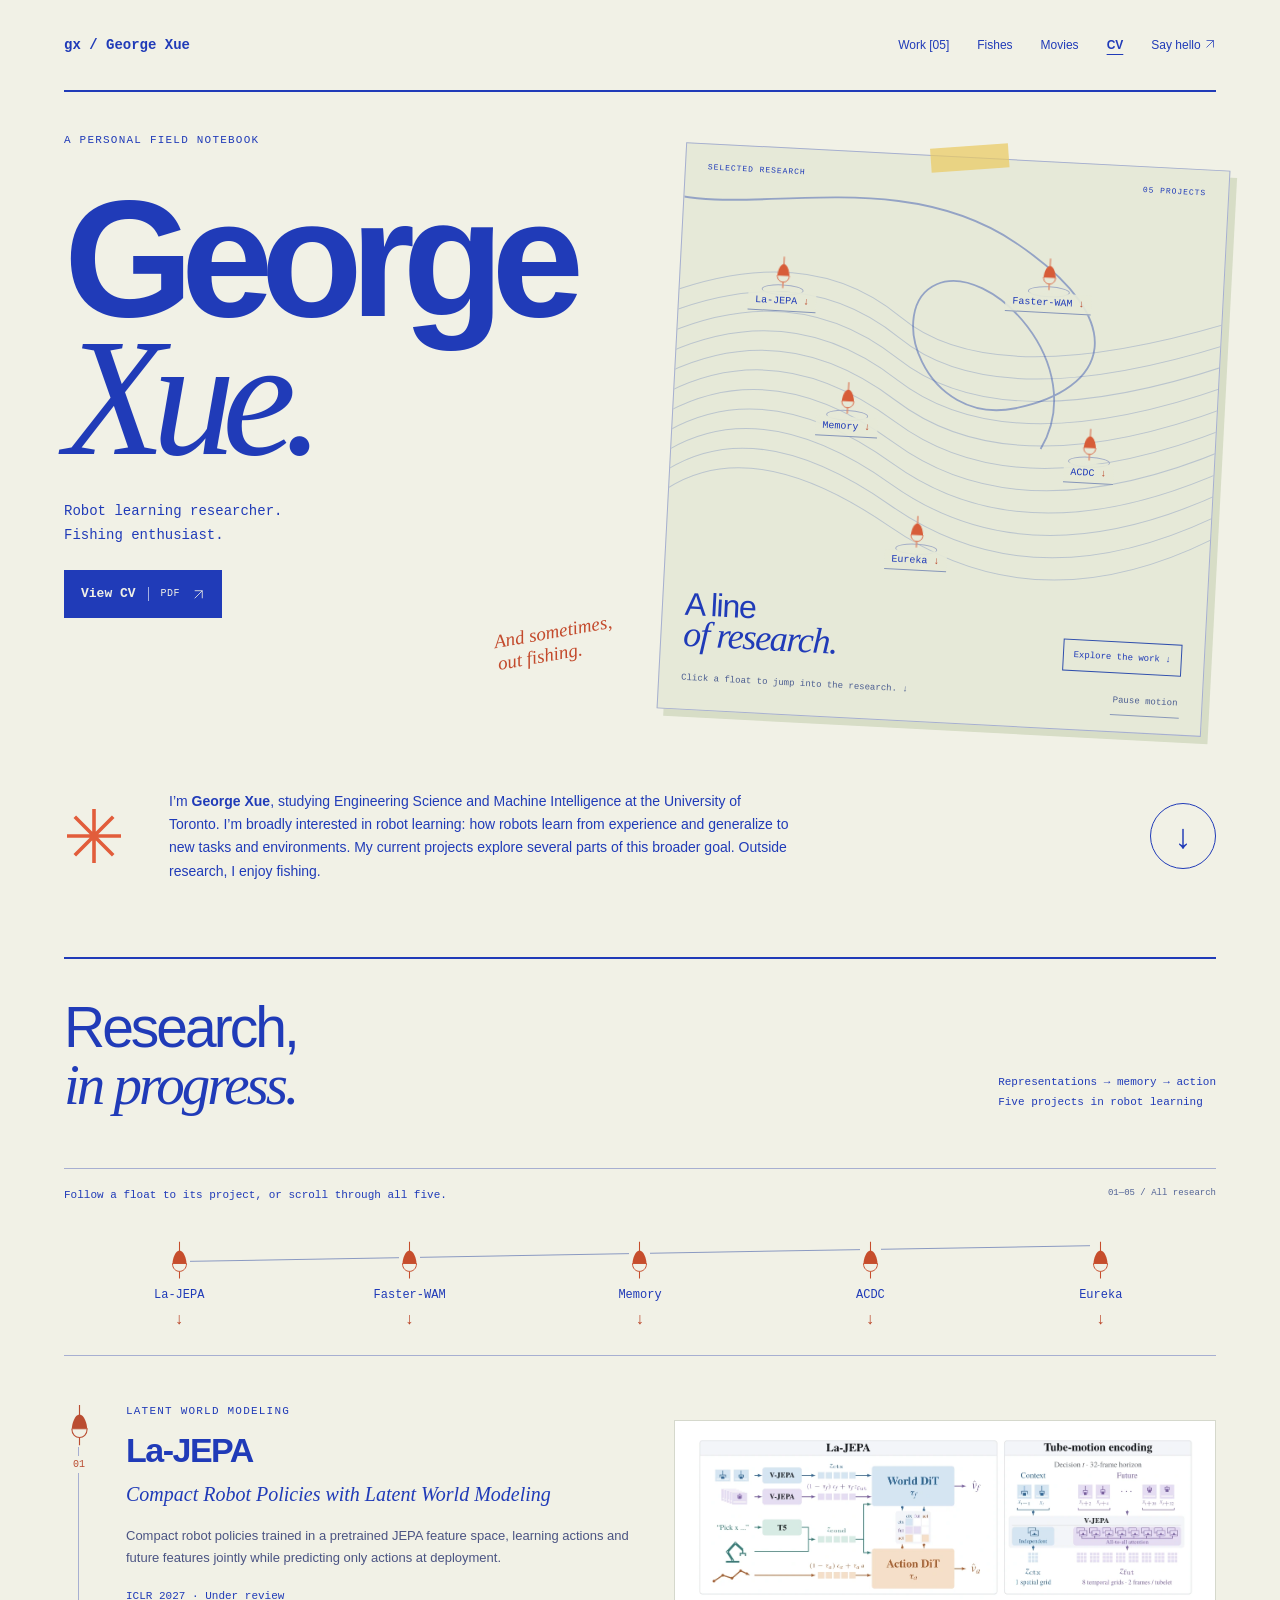
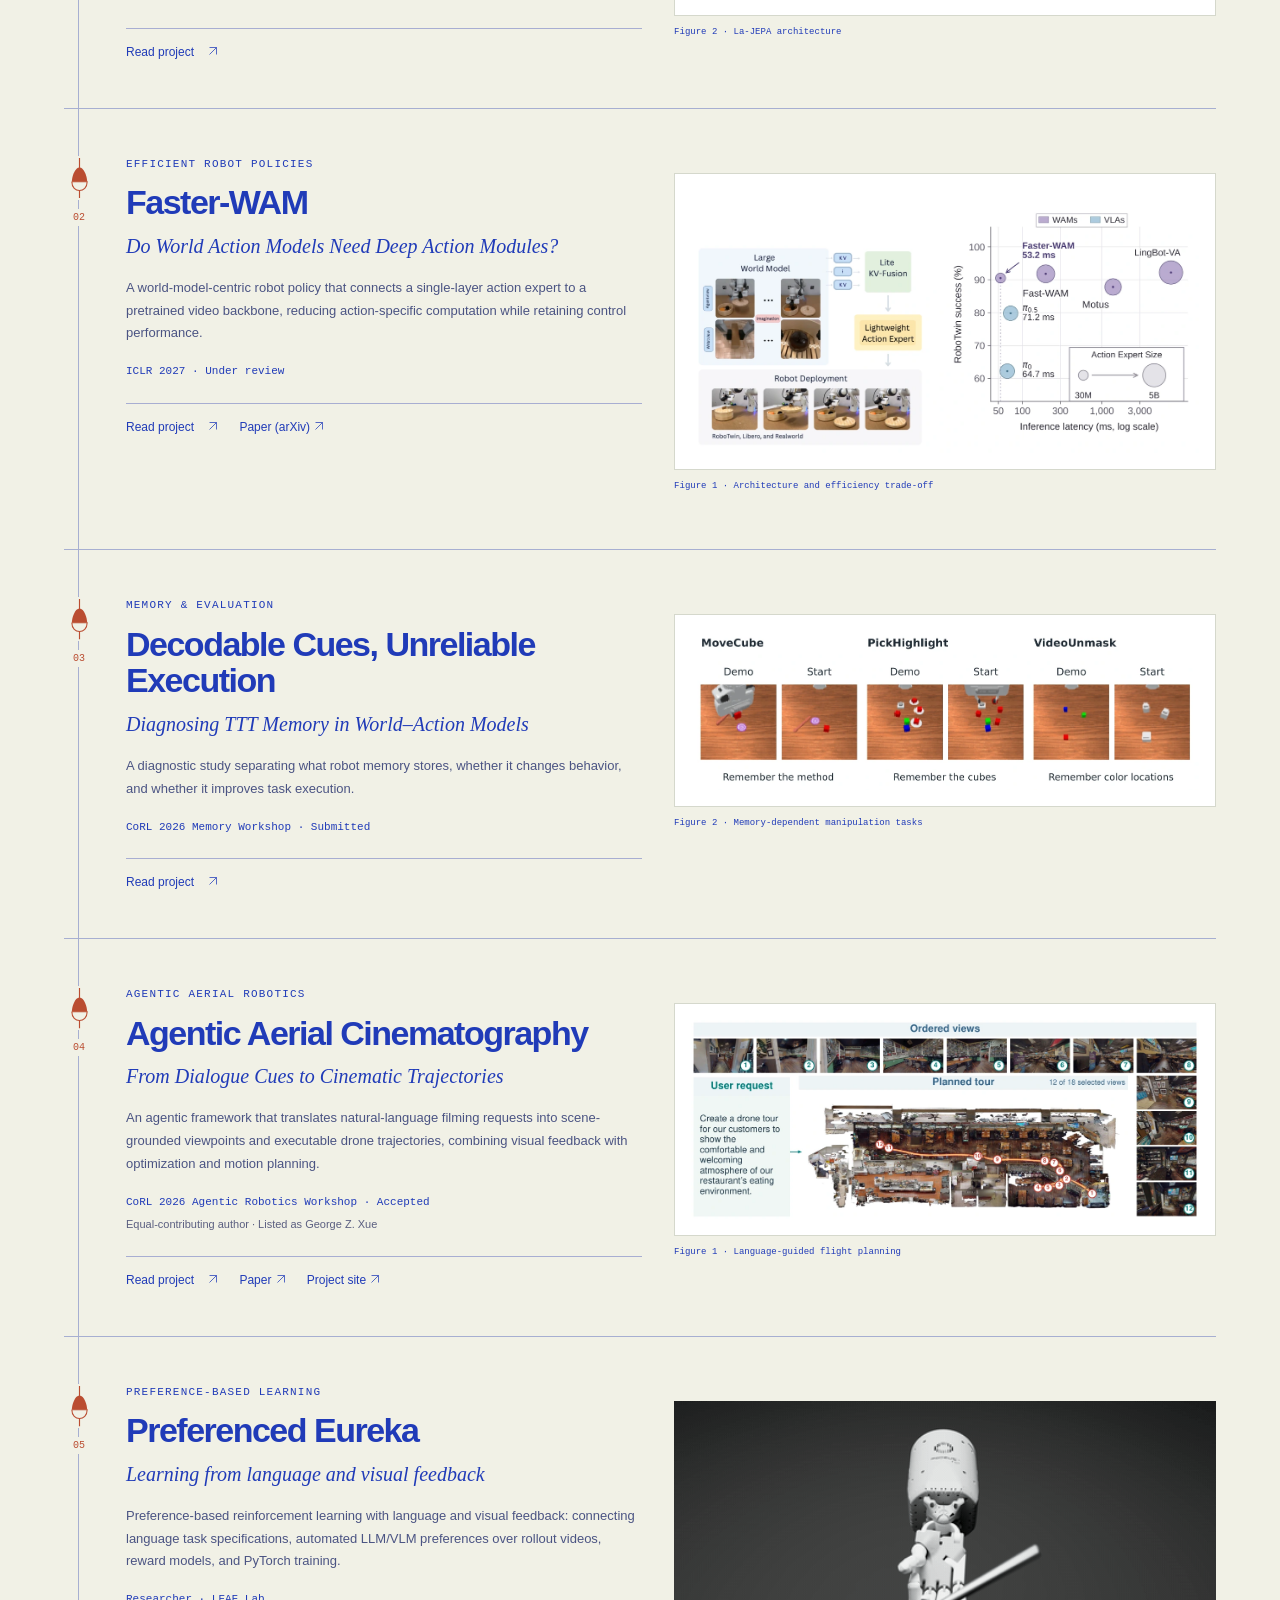
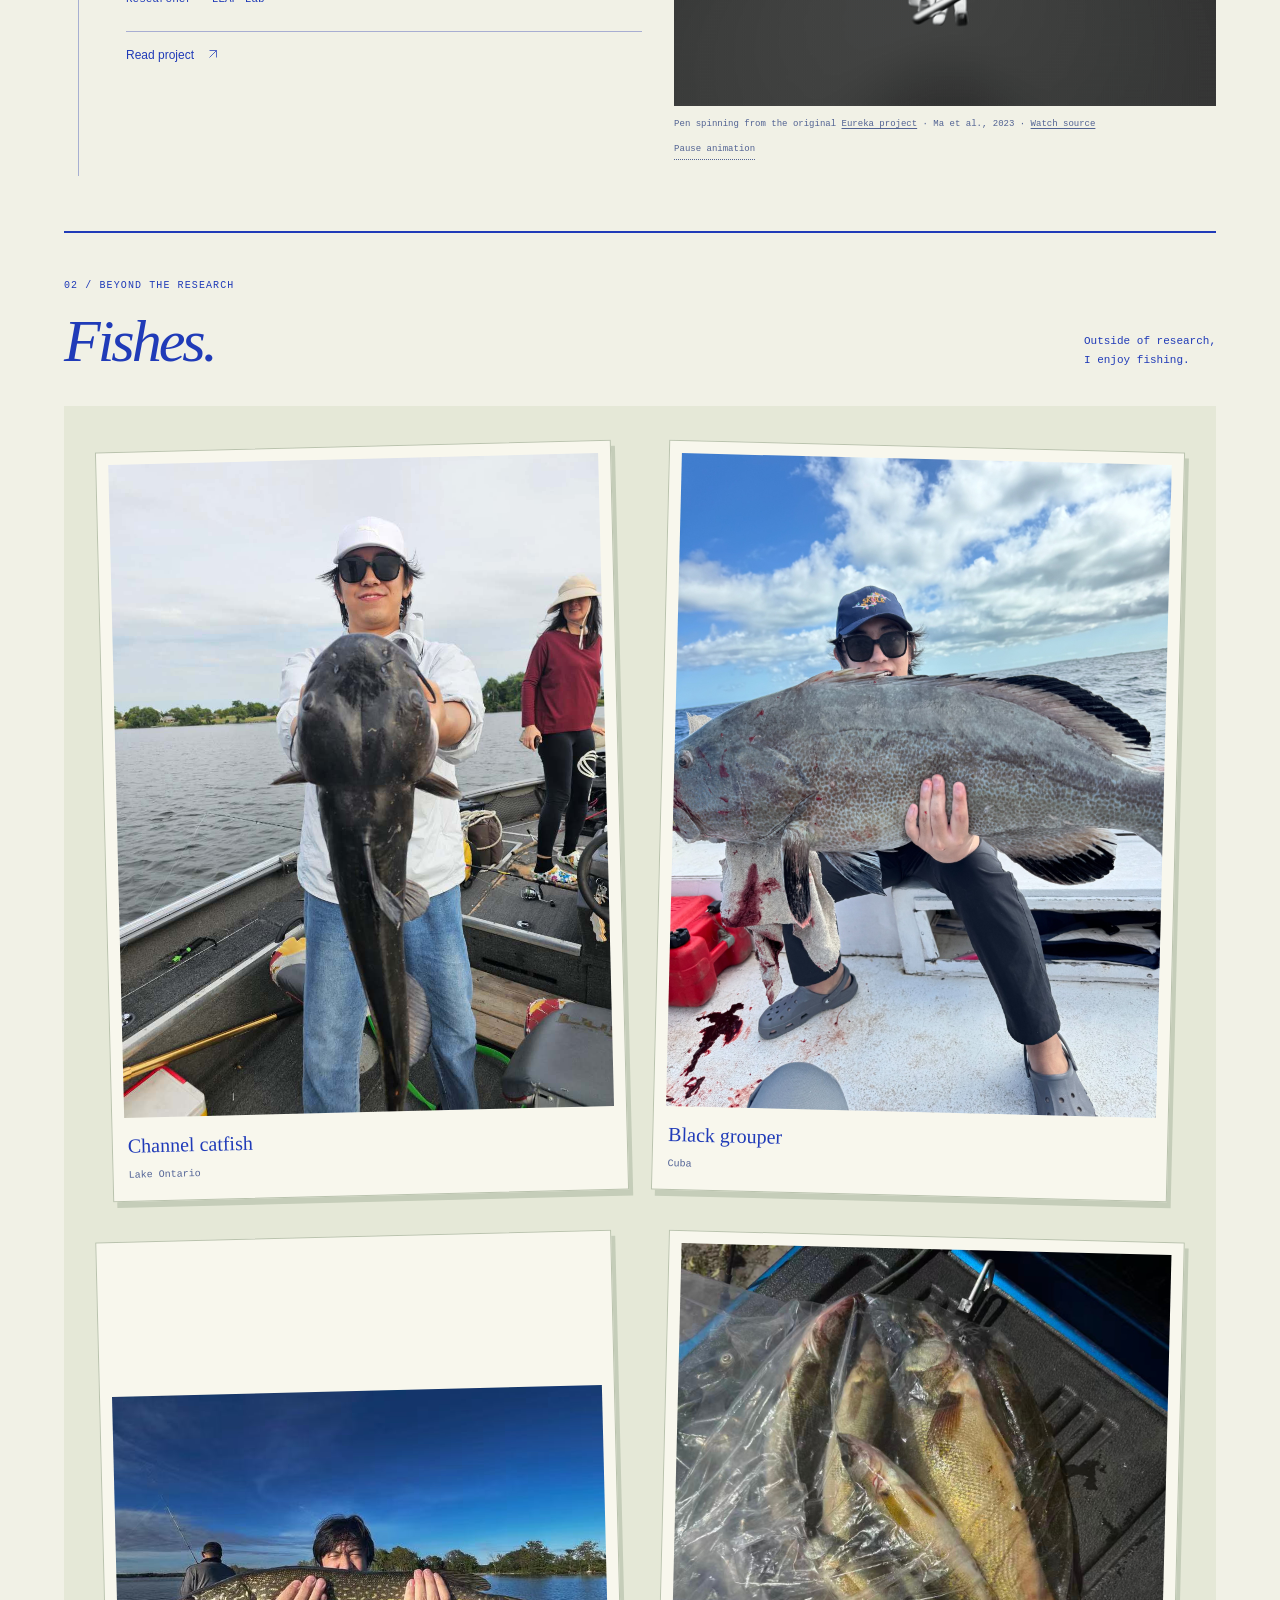
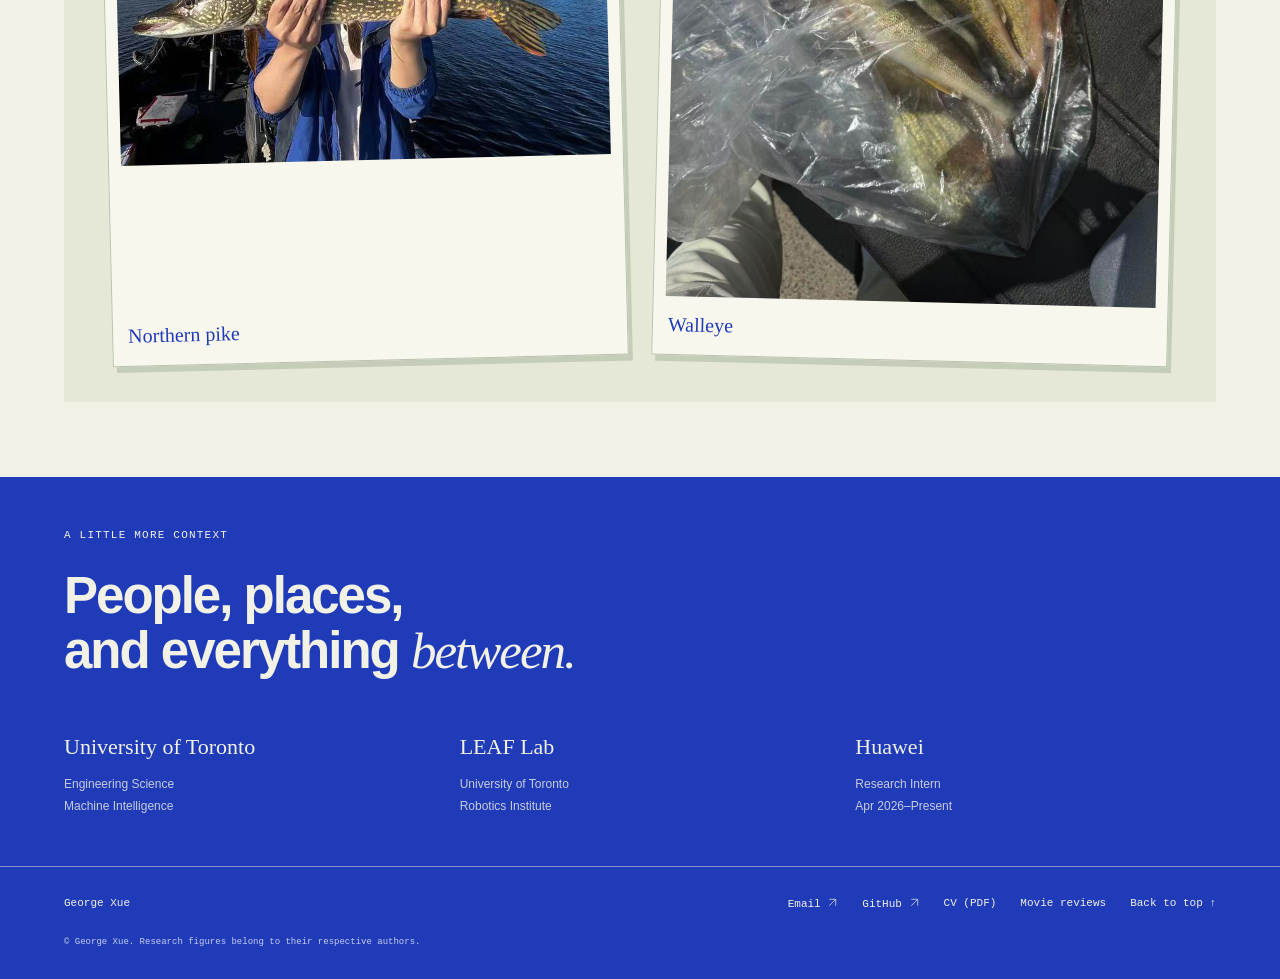
==== commit 6c925734: "Add movie reviews page and homepage links" ====
--- a/index.html
+++ b/index.html
@@ -20,6 +20,7 @@
 <nav aria-label="Main navigation">
 <a href="#research">Work [05]</a>
 <a href="#fishes">Fishes</a>
+<a href="movies/">Movies</a>
 <a class="nav-cv" href="files/George_Xue_CV.pdf" type="application/pdf" aria-label="View CV (PDF)">CV</a>
 <a href="mailto:george.xue@robotics.utias.utoronto.ca">Say hello <svg class="arrow-icon" viewBox="0 0 24 24" aria-hidden="true">
 <path d="M5 19 19 5M5 5h14v14" fill="none" stroke="currentColor" stroke-width="1.5"/>
@@ -441,6 +442,7 @@
 </svg>
 </a>
 <a href="files/George_Xue_CV.pdf" type="application/pdf">CV (PDF)</a>
+<a href="movies/">Movie reviews</a>
 <a href="#top">Back to top ↑</a>
 </div>
 <p class="public-credits">© George Xue. Research figures belong to their respective authors.</p>
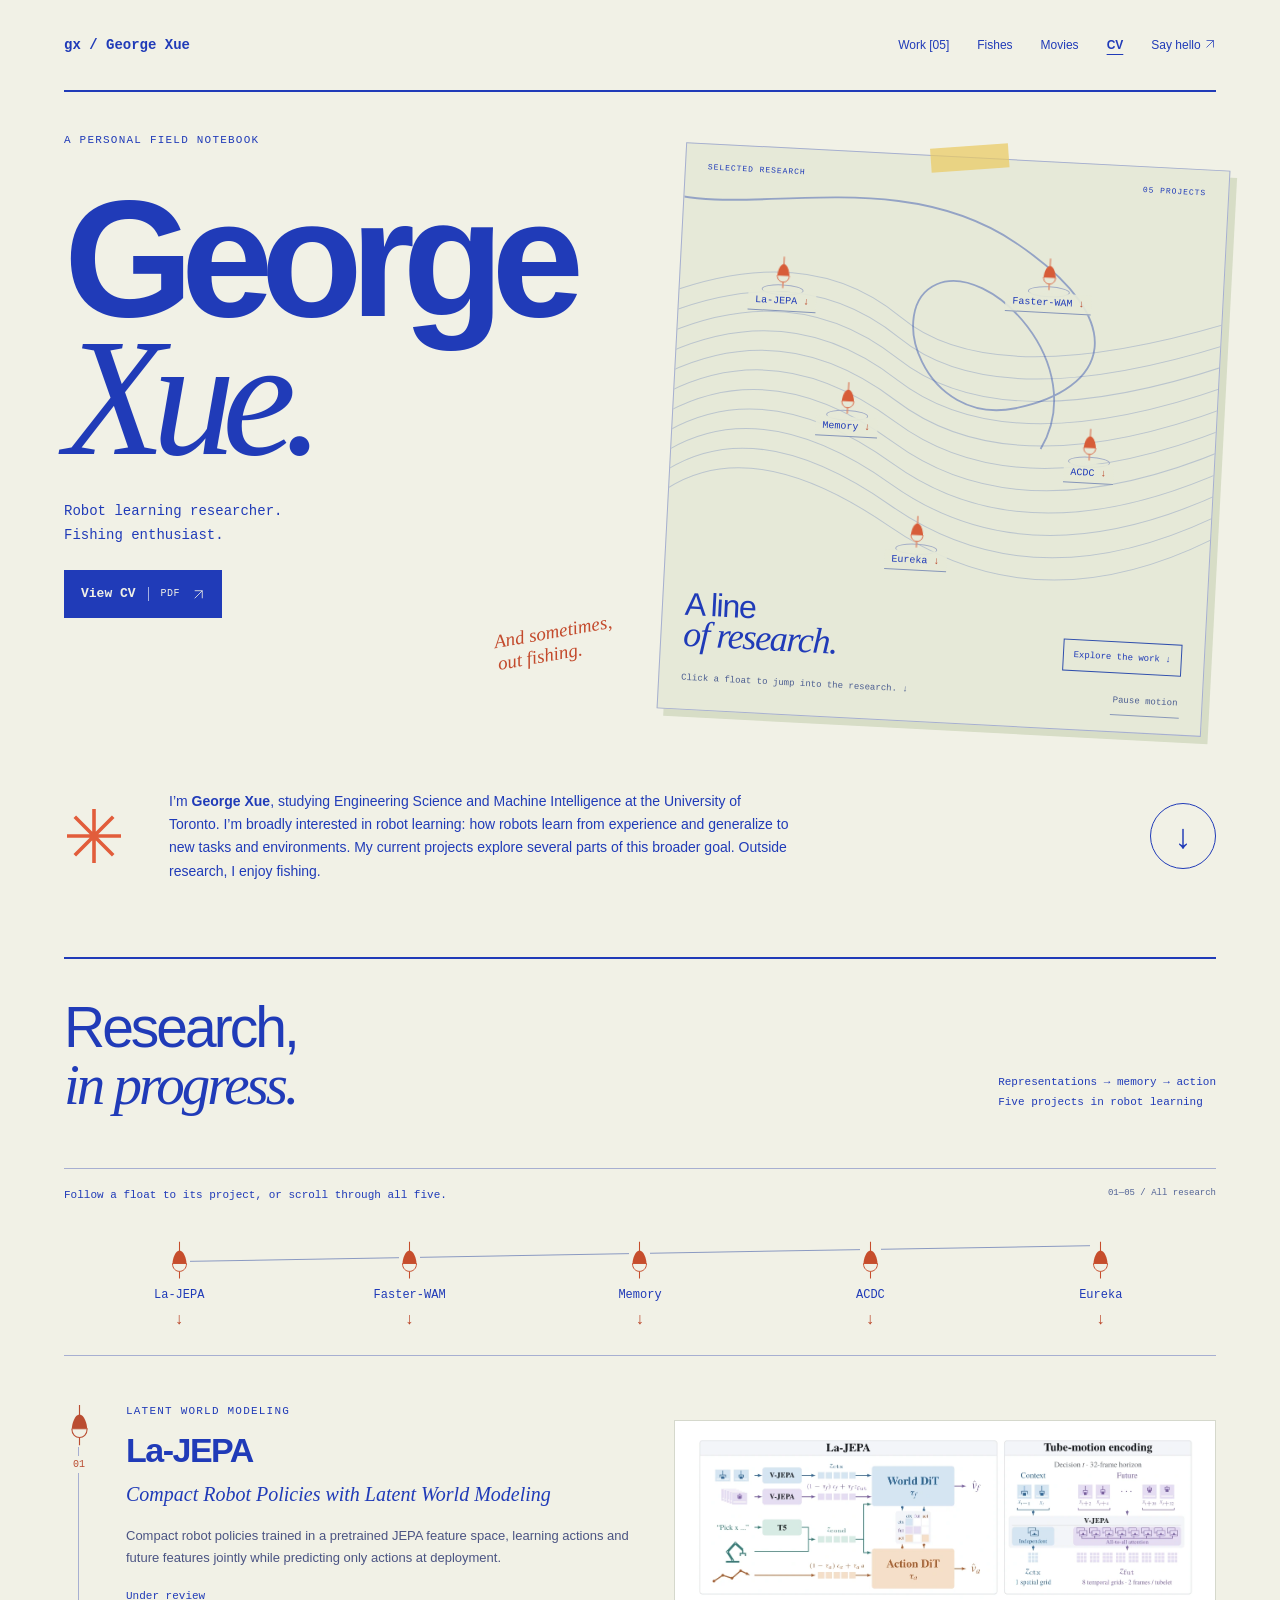
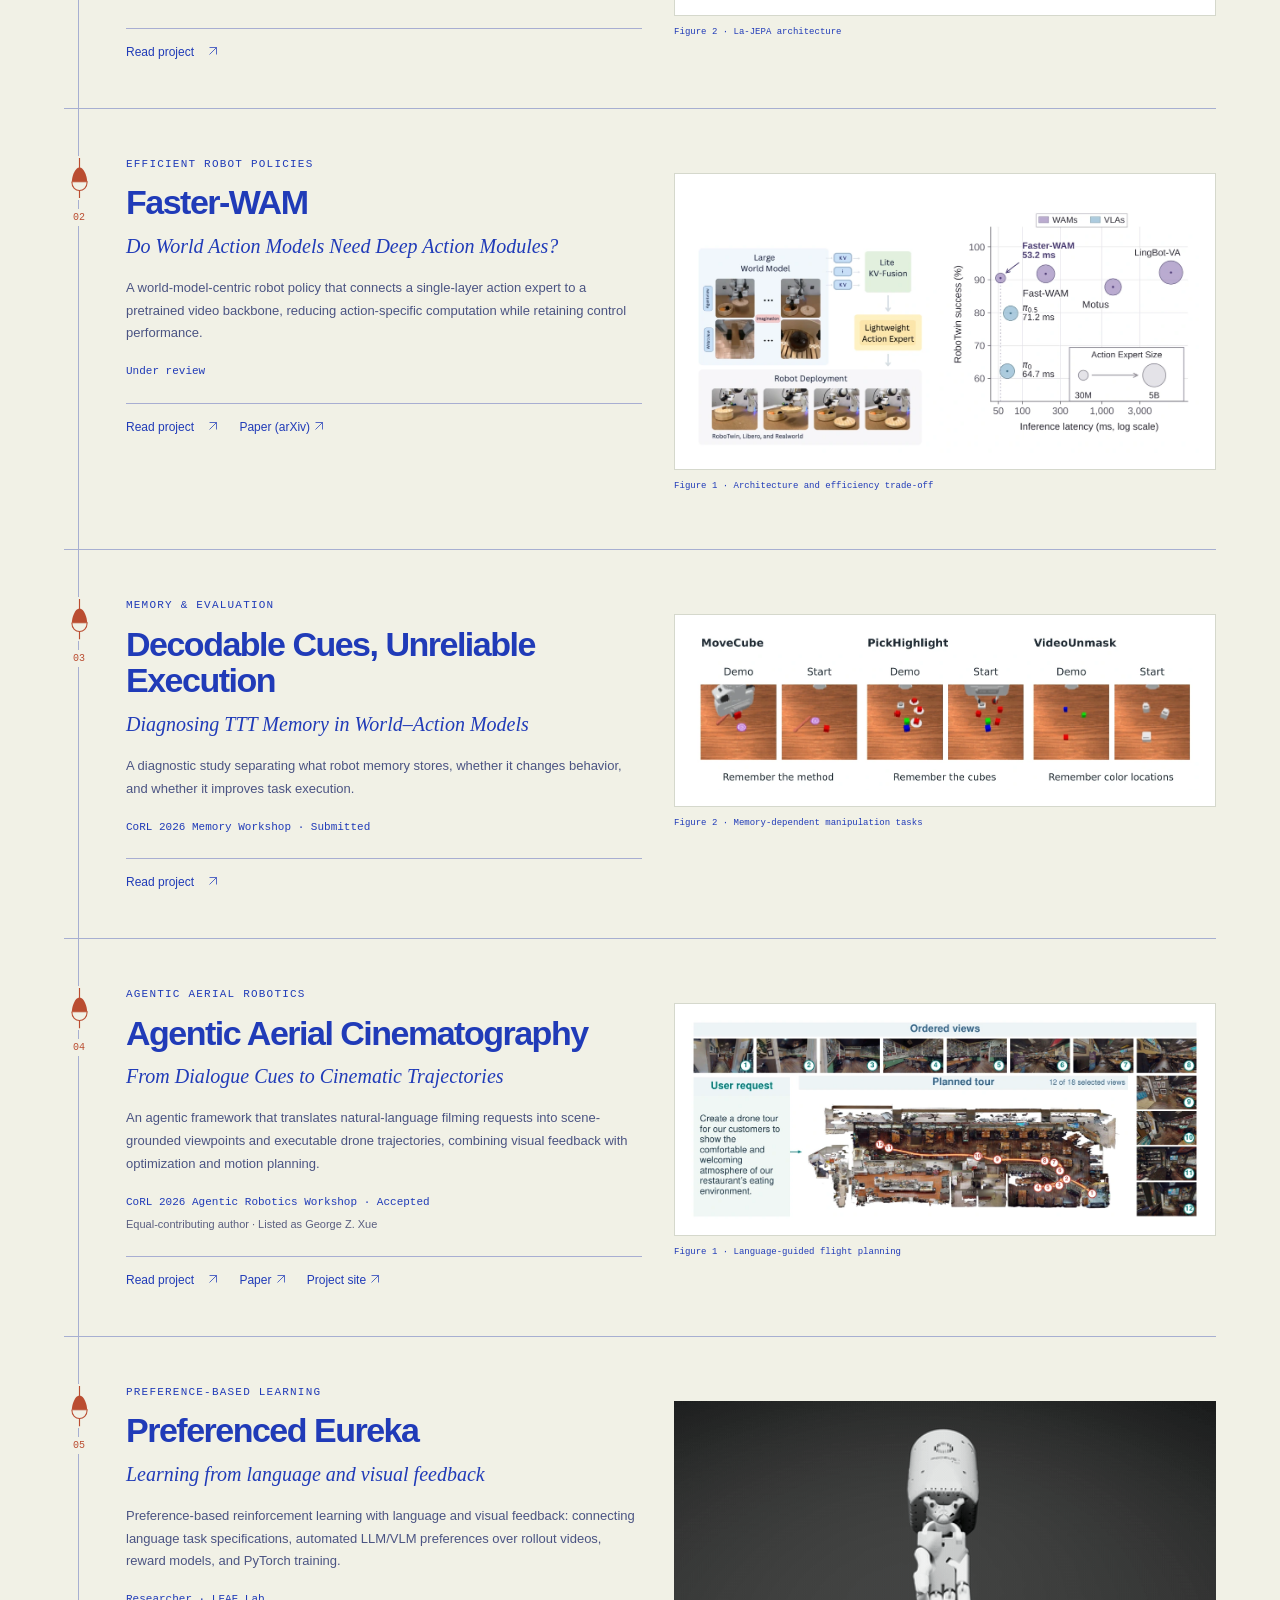
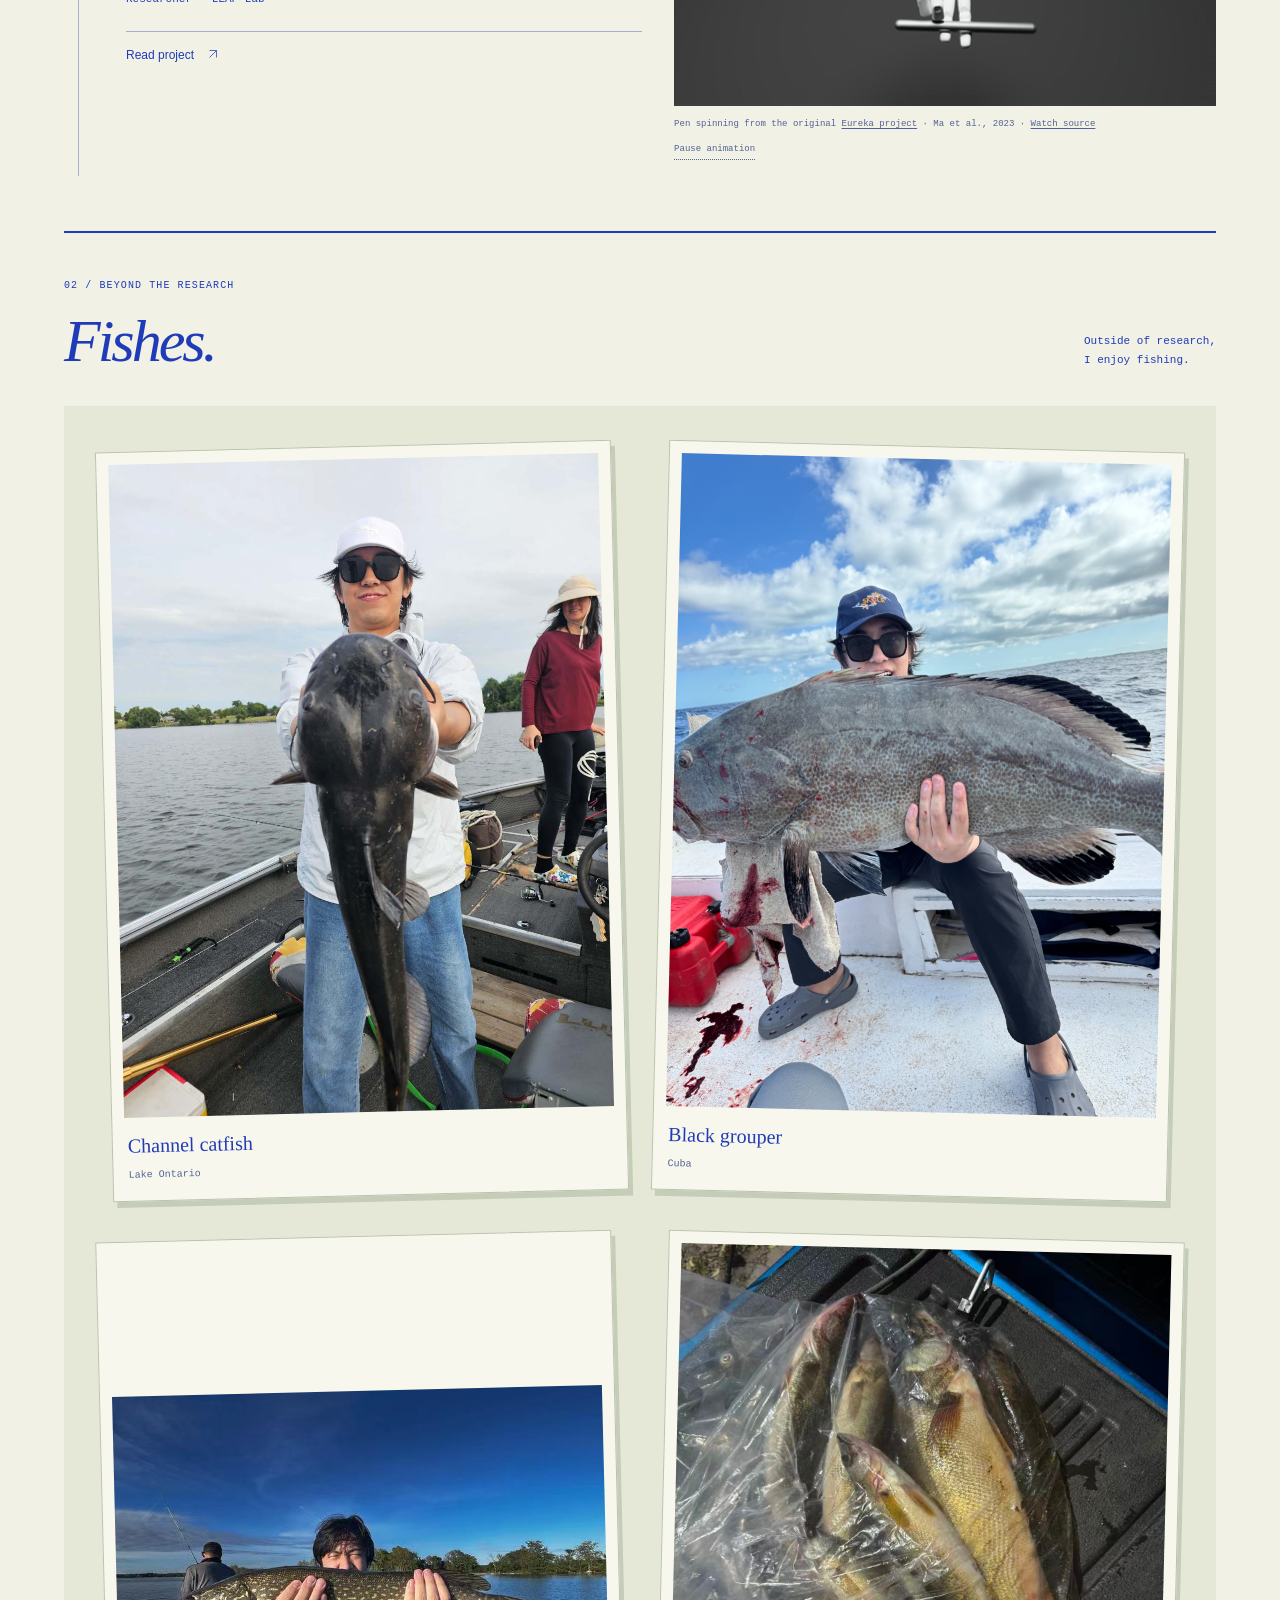
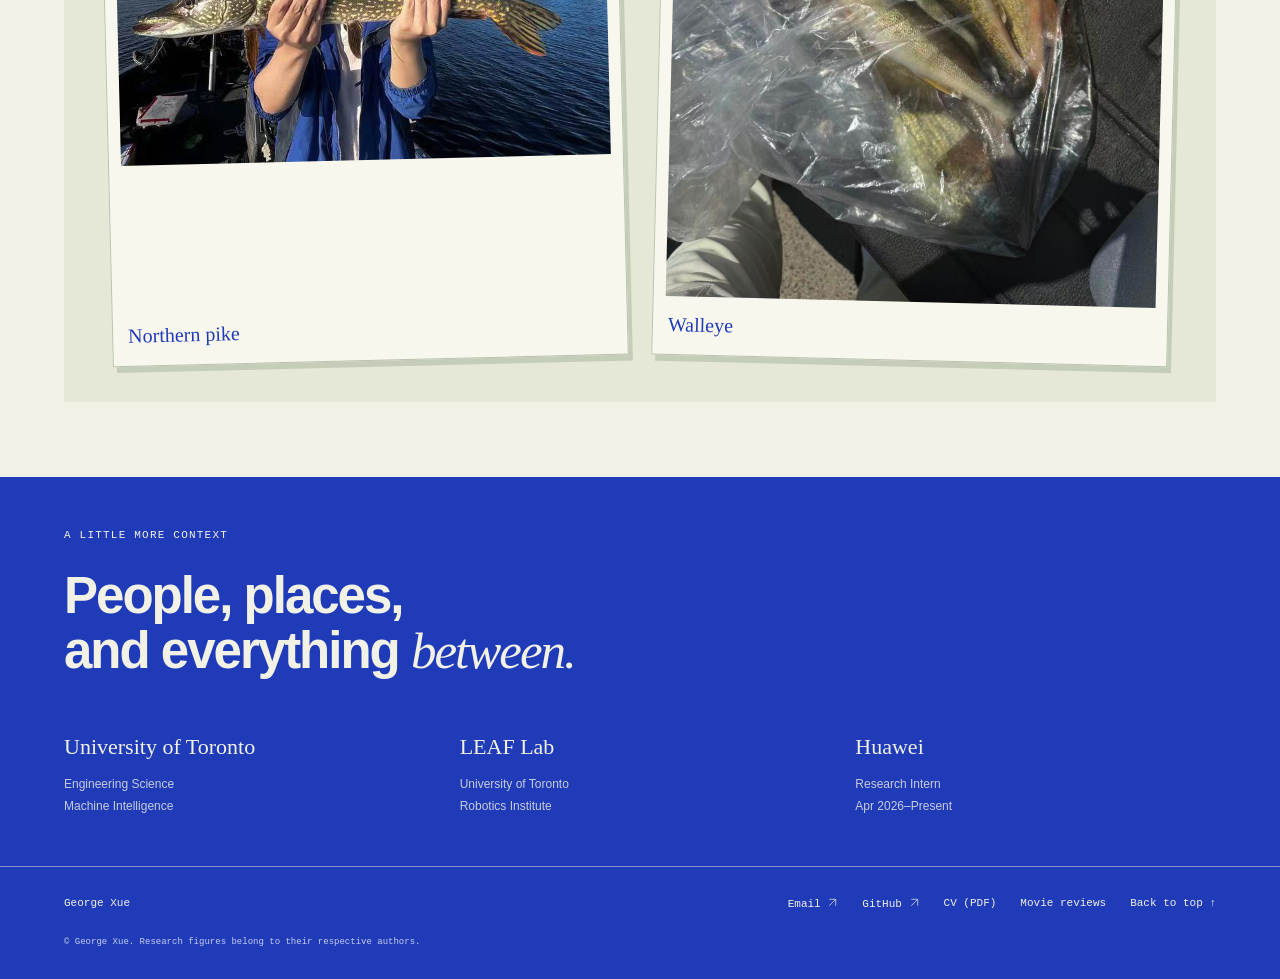
==== commit ddabf913: "Remove ICLR venue from under-review project statuses" ====
--- a/index.html
+++ b/index.html
@@ -211,7 +211,7 @@
 </h3>
 <p class="subtitle">Compact Robot Policies with Latent World Modeling</p>
 <p class="description">Compact robot policies trained in a pretrained JEPA feature space, learning actions and future features jointly while predicting only actions at deployment.</p>
-<p class="status">ICLR 2027 · Under review</p>
+<p class="status">Under review</p>
 <div class="links">
 <a class="project-link" href="projects/la-jepa/">Read project <span aria-hidden="true">
 <svg class="arrow-icon" viewBox="0 0 24 24" aria-hidden="true">
@@ -244,7 +244,7 @@
 </h3>
 <p class="subtitle">Do World Action Models Need Deep Action Modules?</p>
 <p class="description">A world-model-centric robot policy that connects a single-layer action expert to a pretrained video backbone, reducing action-specific computation while retaining control performance.</p>
-<p class="status">ICLR 2027 · Under review</p>
+<p class="status">Under review</p>
 <div class="links">
 <a class="project-link" href="projects/faster-wam/">Read project <span aria-hidden="true">
 <svg class="arrow-icon" viewBox="0 0 24 24" aria-hidden="true">
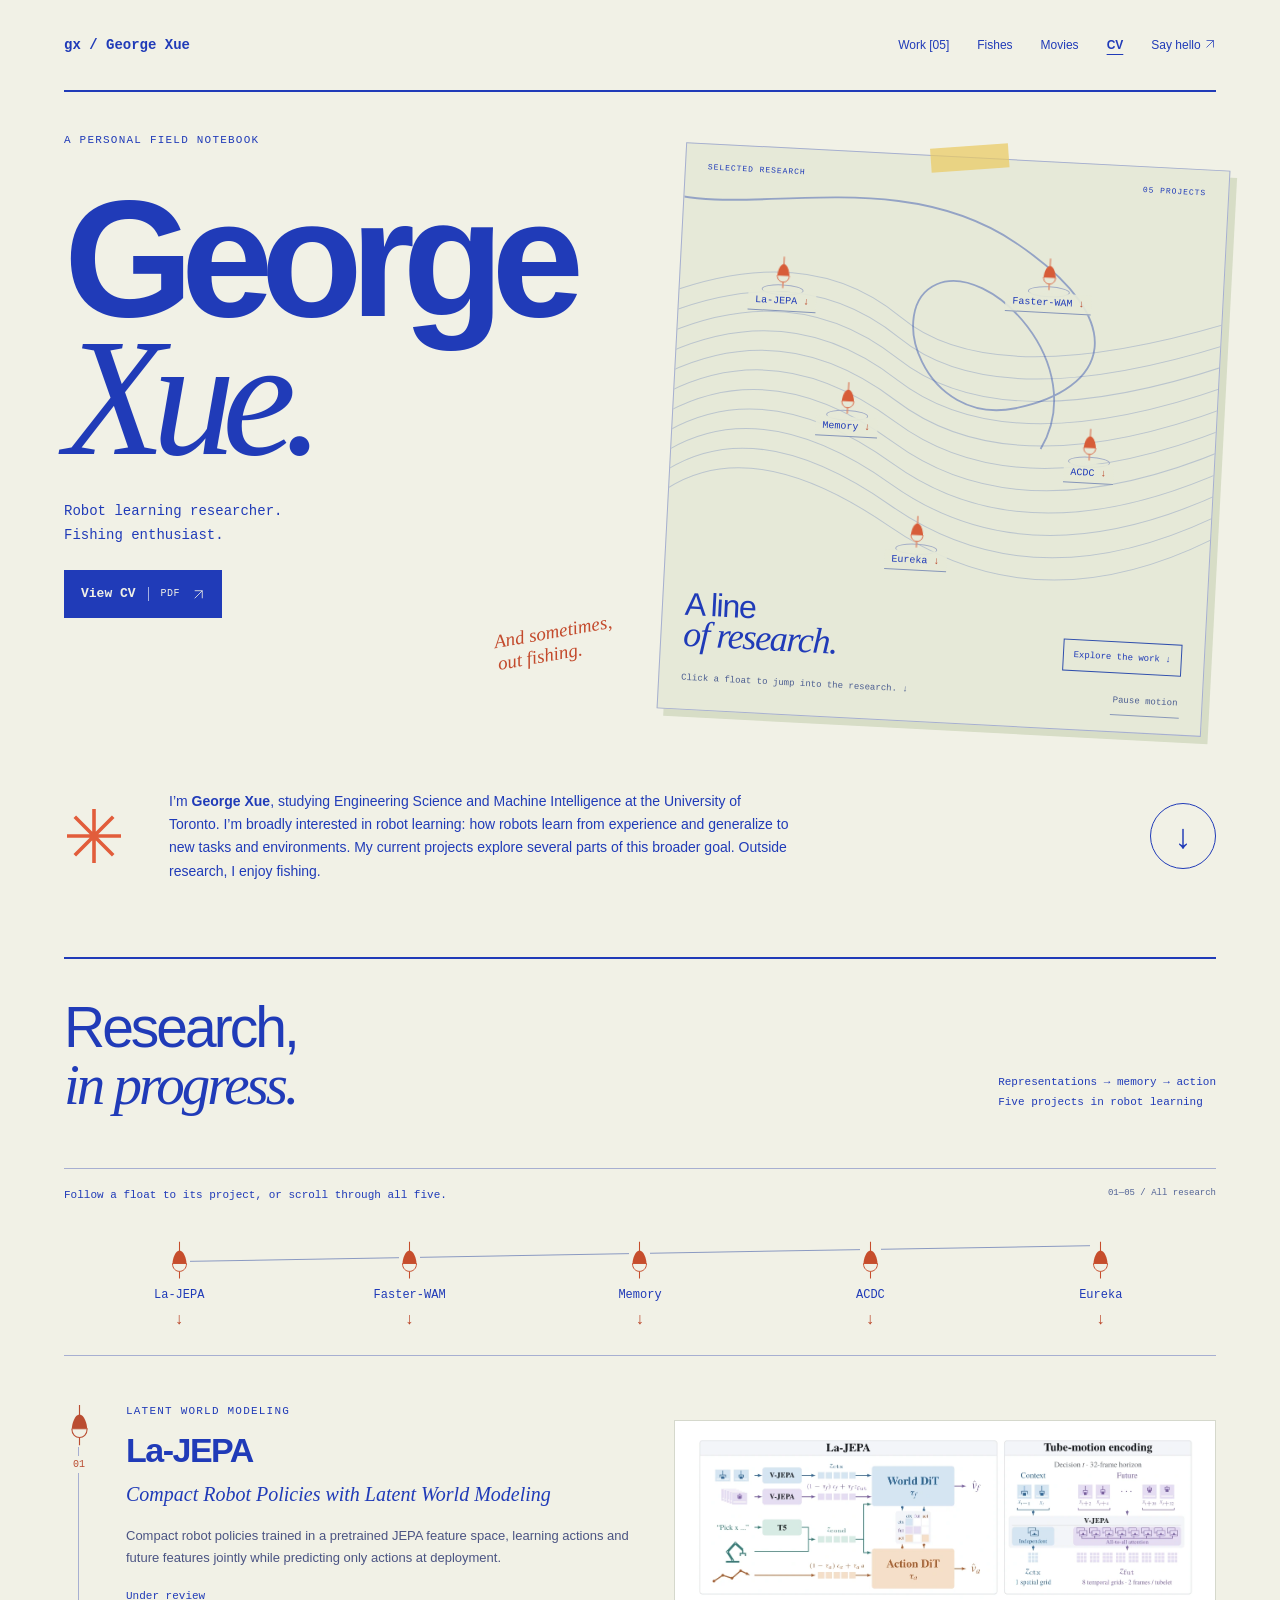
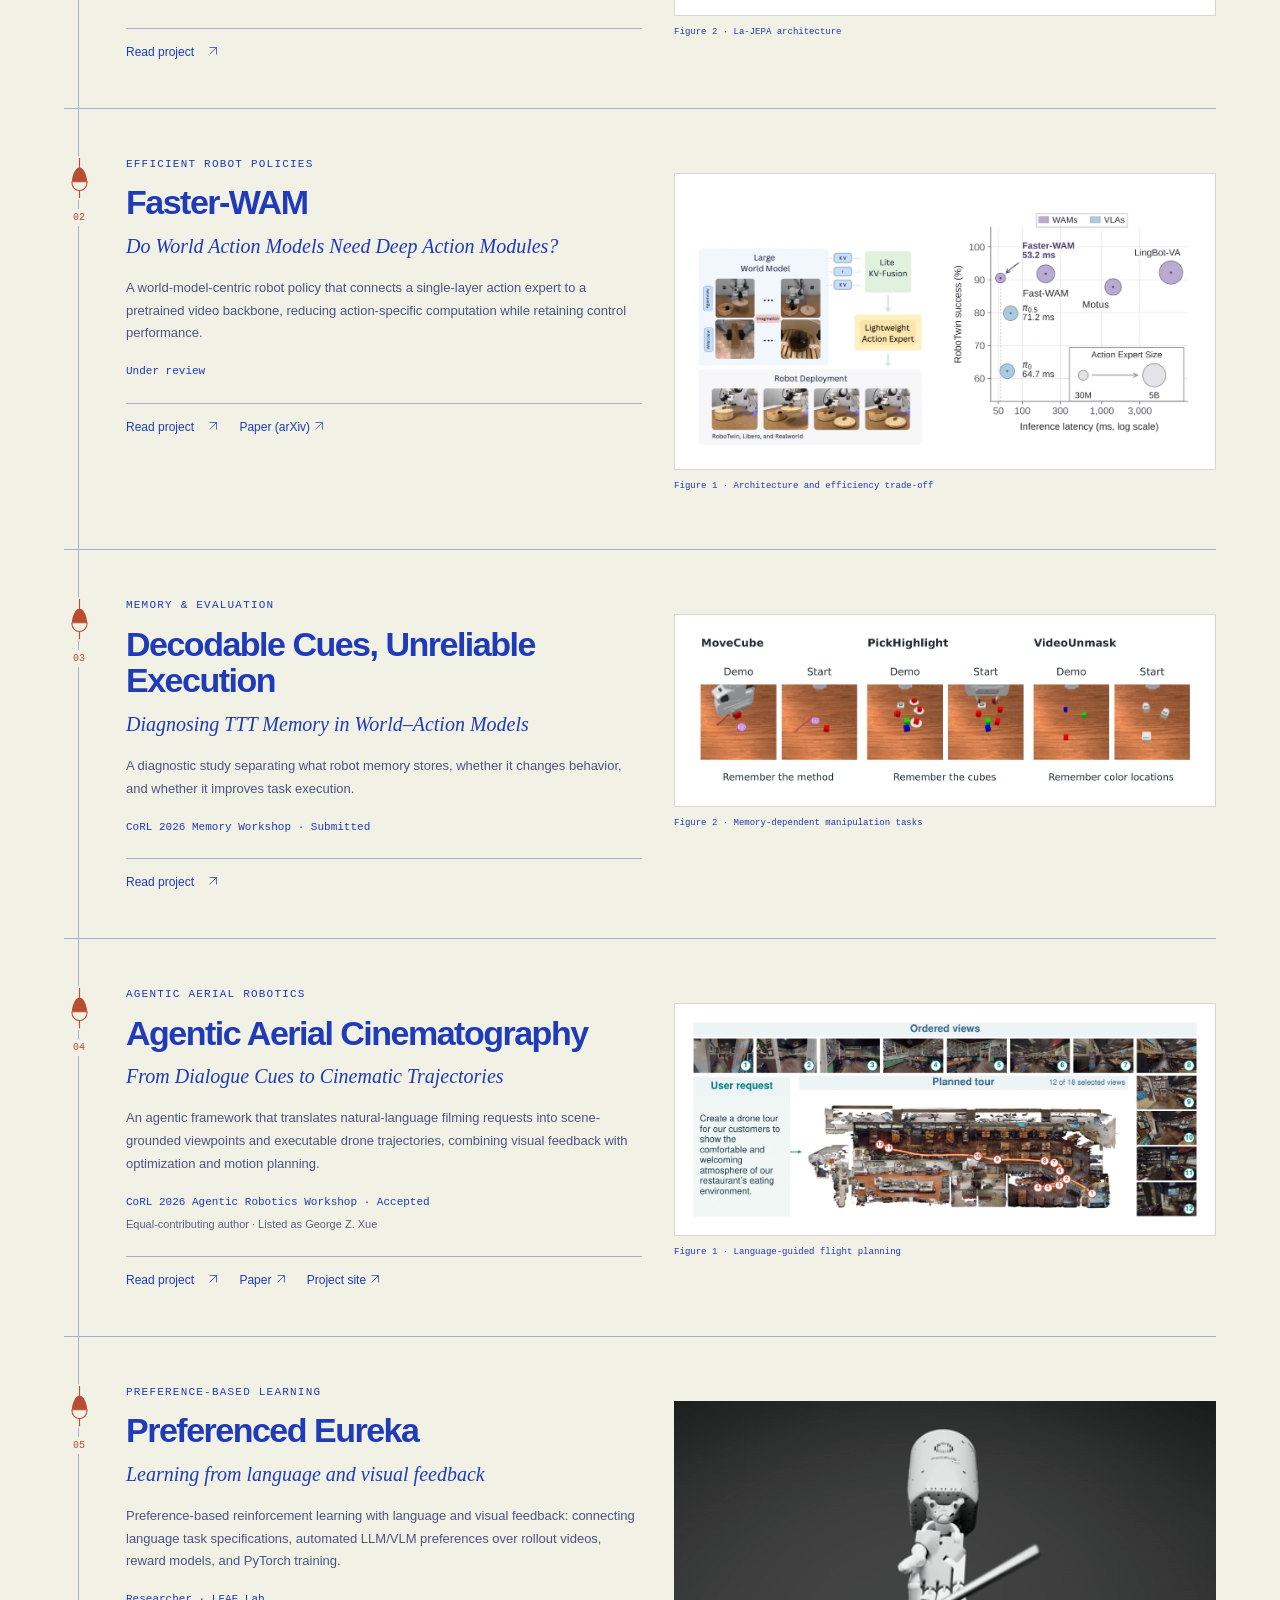
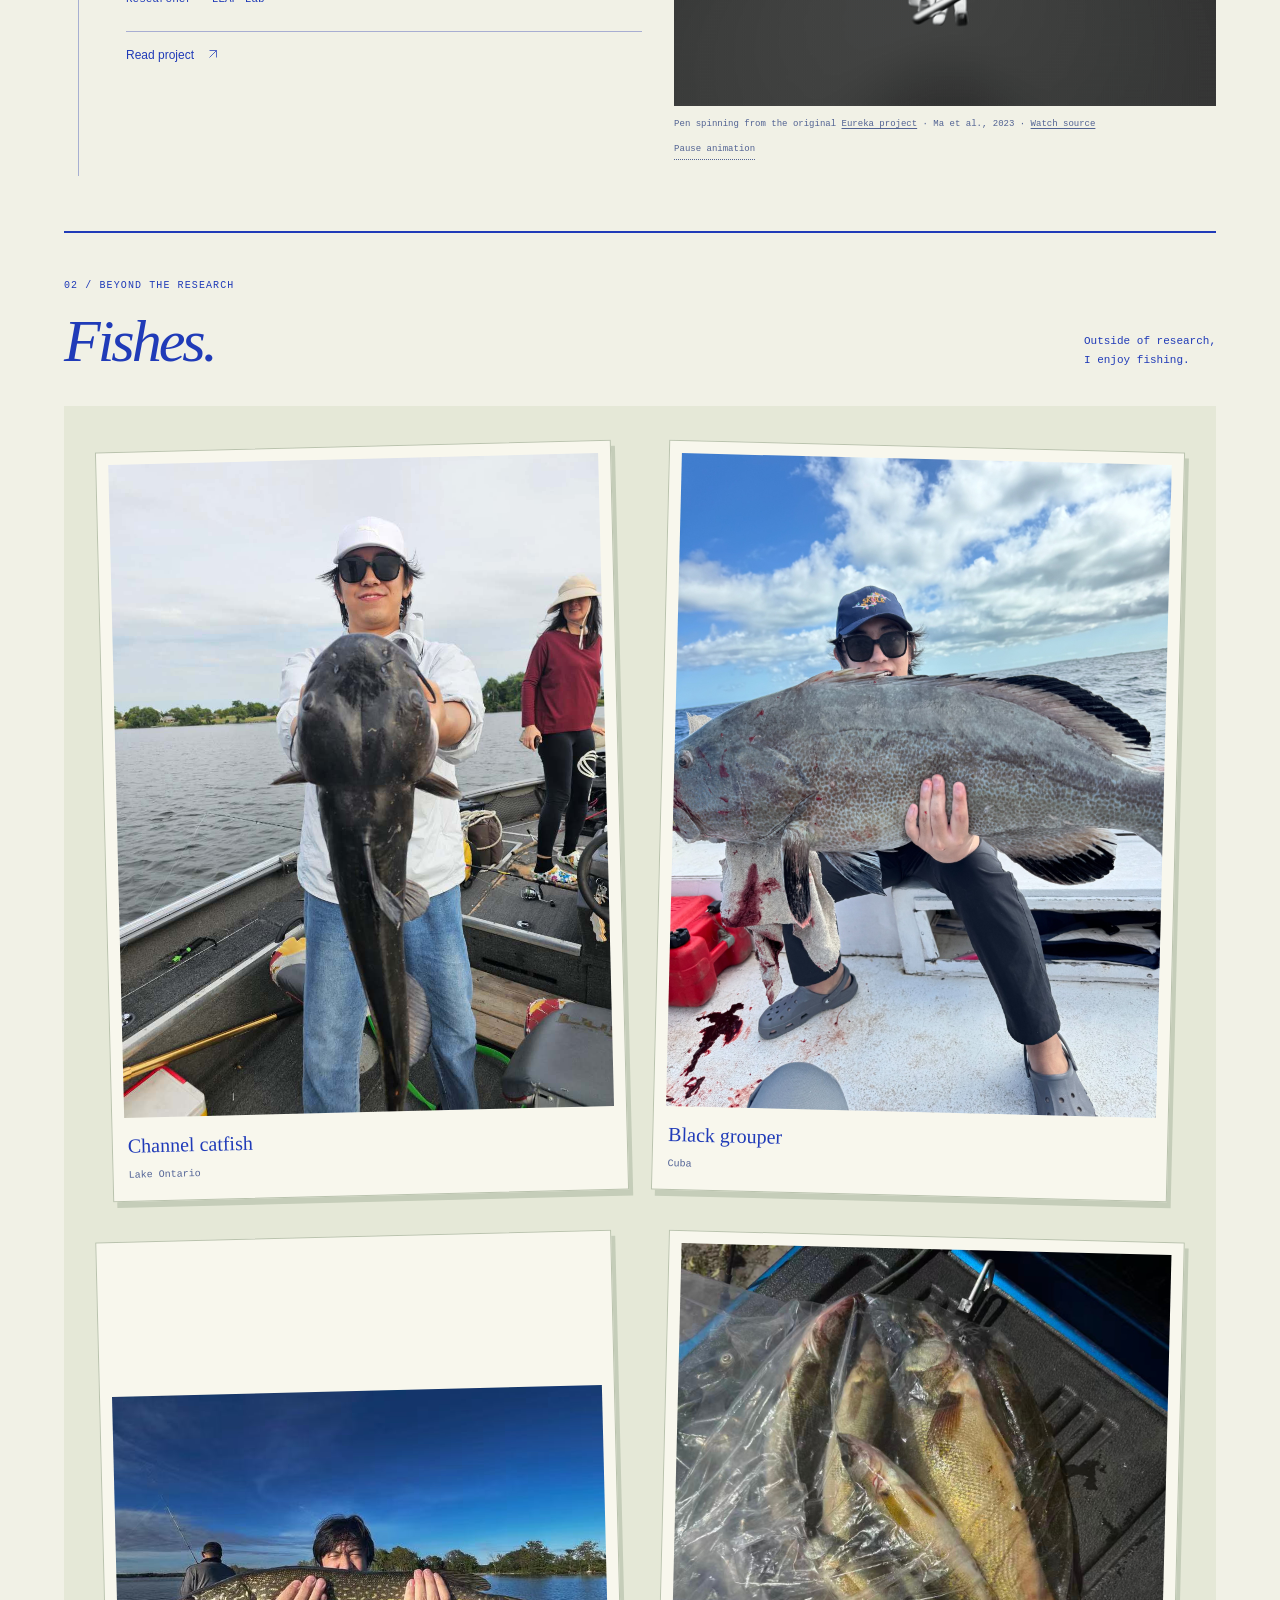
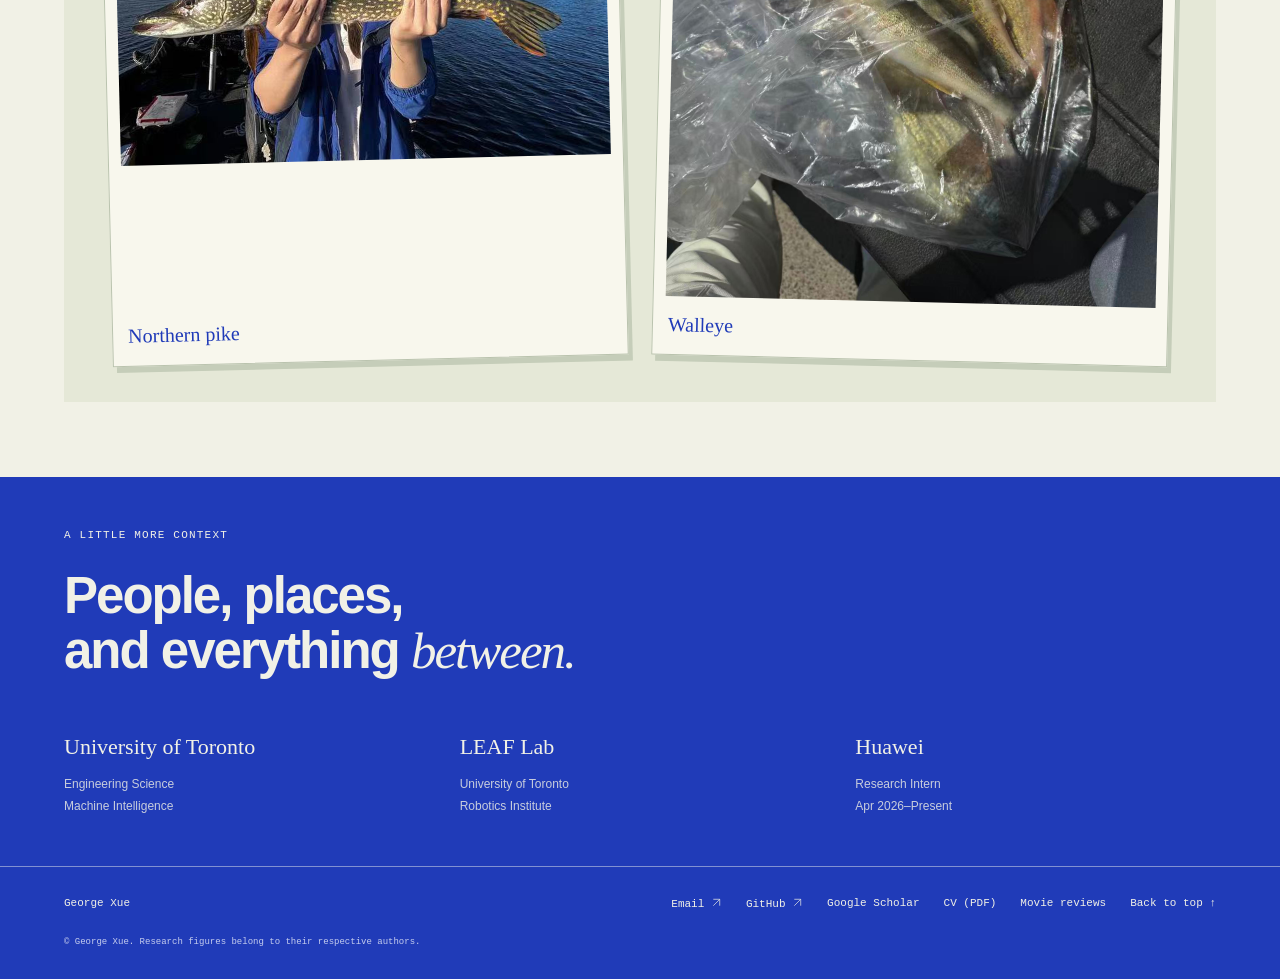
==== commit 7519352e: "Add verified Google Scholar profile link" ====
--- a/index.html
+++ b/index.html
@@ -441,6 +441,7 @@
 <path d="M5 19 19 5M5 5h14v14" fill="none" stroke="currentColor" stroke-width="1.5"/>
 </svg>
 </a>
+<a href="https://scholar.google.com/citations?user=S0M64m8AAAAJ" target="_blank" rel="noopener">Google Scholar</a>
 <a href="files/George_Xue_CV.pdf" type="application/pdf">CV (PDF)</a>
 <a href="movies/">Movie reviews</a>
 <a href="#top">Back to top ↑</a>
